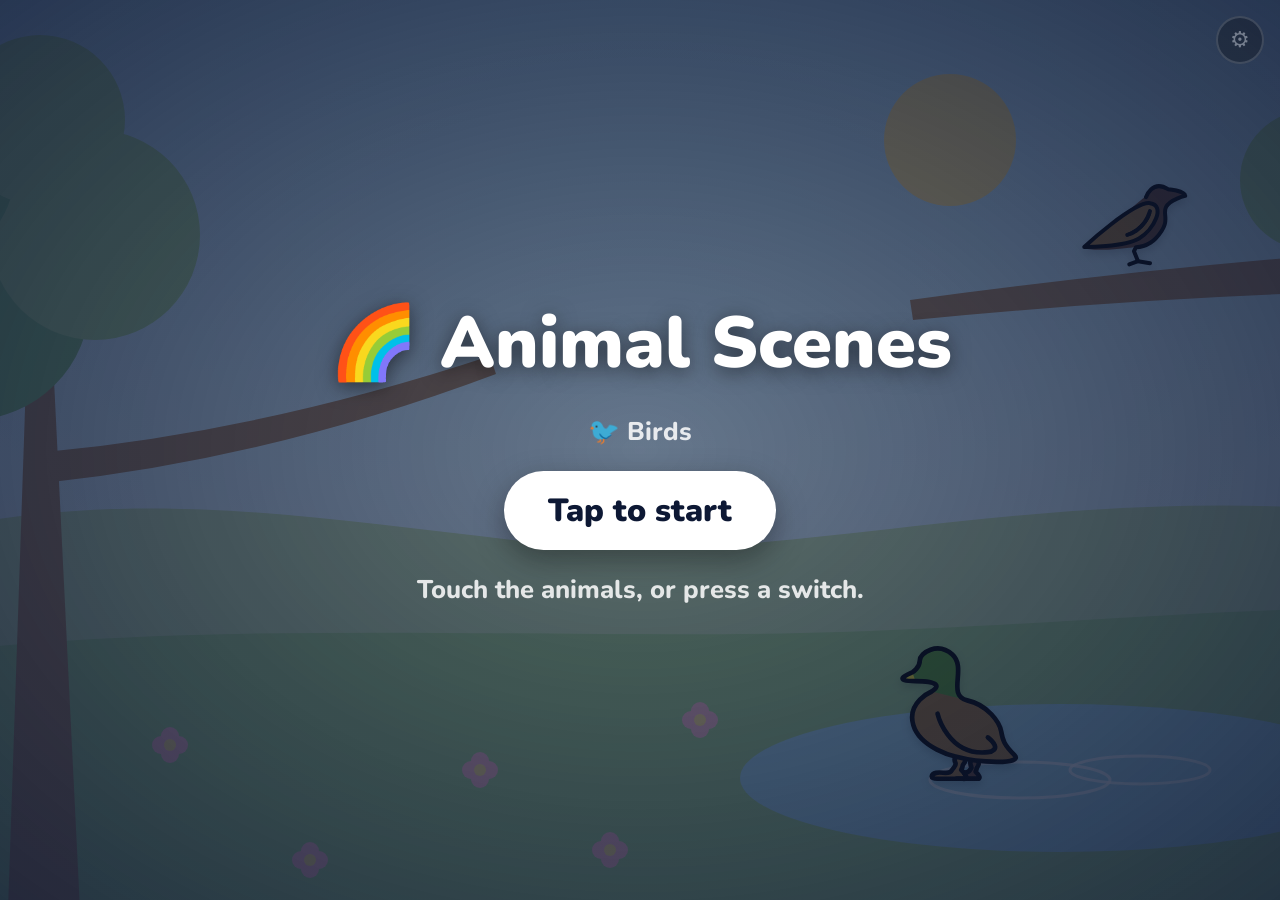
==== scenes.html @ a134624d "Animal Scenes: gentle look changes, leaving animals, tabs, five switches From trying the Birds scene" ====
<!DOCTYPE html>
<html lang="en">
<head>
    <meta charset="UTF-8">
    <meta name="viewport" content="width=device-width, initial-scale=1.0, user-scalable=no">
    <title>Animal Scenes</title>
    <link rel="stylesheet" href="shared/fonts.css">
    <link rel="stylesheet" href="shared/hold.css">
    <link rel="stylesheet" href="scenes/scenes.css">
</head>
<body>

<!-- ══ THE SCENE ══ -->
<div class="stage" id="stage" aria-label="Animal scene">
    <div id="bg"></div>
    <div id="layer"></div>
</div>
<div class="labels" id="labels" hidden></div>

<!-- ══ START: one tap starts the sound and goes full screen ══ -->
<div class="start" id="start">
    <h1>🌈 Animal Scenes</h1>
    <p id="start-theme"></p>
    <button class="start-btn" id="start-btn">Tap to start</button>
    <p>Touch the animals, or press a switch.</p>
</div>

<!-- ══ THE ADULT'S CORNER: hold ⚙ for set-up ══ -->
<div class="corner">
    <button id="settings-btn" class="settings-btn" aria-label="Set-up — press and hold">
        <svg class="hold-ring" viewBox="0 0 36 36" aria-hidden="true"><circle cx="18" cy="18" r="16"/></svg>⚙
    </button>
    <div class="hold-hint" id="hold-hint">Hold ⚙ for set-up</div>
</div>

<!-- ══ SET-UP ══ -->
<div class="setup" id="setup" hidden>
    <div class="setup-box">
        <div class="setup-head">
            <h2>⚙ Set-up</h2>
            <button class="setup-done" onclick="closeSetup()">✓ Done</button>
        </div>
        <div class="setup-tabs" id="setup-tabs">
            <button class="setup-tab" data-tab="scene">🎨 Scene</button>
            <button class="setup-tab" data-tab="switches">🎛️ Switches</button>
            <button class="setup-tab" data-tab="sound">🔊 Sound</button>
        </div>
        <div class="setup-body" id="setup-body"></div>
        <div class="setup-foot">
            <button class="setup-exit" onclick="leaveScenes()">← Animal World</button>
            <span class="setup-saved">Changes are saved on this device</span>
        </div>
    </div>
</div>

<script src="shared/themes.js"></script>
<script src="shared/switches.js"></script>
<script src="shared/hold.js"></script>
<script src="scenes/art.js"></script>
<script src="scenes/scenes.js"></script>
<script src="scenes/setup.js"></script>

</body>
</html>
---- shared/fonts.css ----
/* Shared by Animal Activities and Animal Scenes. */
/* Nunito is bundled in fonts/ (SIL Open Font License, see fonts/OFL.txt) so the
   app looks the same with no internet. One variable font file covers every weight. */
@font-face {
    font-family: 'Nunito';
    font-style: normal;
    font-weight: 700 900;
    font-display: swap;
    src: url(../fonts/nunito-latin-ext.woff2) format('woff2');
    unicode-range: U+0100-02BA, U+02BD-02C5, U+02C7-02CC, U+02CE-02D7, U+02DD-02FF, U+0304, U+0308, U+0329, U+1D00-1DBF, U+1E00-1E9F, U+1EF2-1EFF, U+2020, U+20A0-20AB, U+20AD-20C0, U+2113, U+2C60-2C7F, U+A720-A7FF;
}
@font-face {
    font-family: 'Nunito';
    font-style: normal;
    font-weight: 700 900;
    font-display: swap;
    src: url(../fonts/nunito-latin.woff2) format('woff2');
    unicode-range: U+0000-00FF, U+0131, U+0152-0153, U+02BB-02BC, U+02C6, U+02DA, U+02DC, U+0304, U+0308, U+0329, U+2000-206F, U+20AC, U+2122, U+2191, U+2193, U+2212, U+2215, U+FEFF, U+FFFD;
}
---- shared/hold.css ----
/* The ⚙ settings button, shared by Animal Activities and Animal Scenes. */
/* Settings button: opens on a hold, with a ring that fills while held */
.settings-btn {
    position: relative;
    width: 48px;
    height: 48px;
    border-radius: 50%;
    background: rgba(0,0,0,0.55);
    color: rgba(255,255,255,0.8);
    border: 2px solid rgba(255,255,255,0.3);
    font-size: 1.4rem;
    line-height: 1;
    cursor: pointer;
    touch-action: none;
    -webkit-touch-callout: none;
}
.hold-ring {
    position: absolute;
    inset: -6px;
    width: calc(100% + 12px);
    height: calc(100% + 12px);
    transform: rotate(-90deg);
    pointer-events: none;
}
.hold-ring circle {
    fill: none;
    stroke: #FFD700;
    stroke-width: 3;
    stroke-linecap: round;
    stroke-dasharray: 100.6;
    stroke-dashoffset: 100.6;
}
.settings-btn.holding .hold-ring circle {
    stroke-dashoffset: 0;
    transition: stroke-dashoffset 2s linear;
}
.hold-hint {
    position: absolute;
    right: 0;
    bottom: calc(100% + 10px);
    white-space: nowrap;
    background: rgba(0,0,0,0.8);
    color: #fff;
    font-weight: 800;
    font-size: 0.9rem;
    padding: 8px 14px;
    border-radius: 12px;
    opacity: 0;
    pointer-events: none;
    transition: opacity 0.2s;
}
.hold-hint.visible { opacity: 1; }
---- scenes/scenes.css ----
/* ── ANIMAL SCENES ── */
*, *::before, *::after { box-sizing: border-box; margin: 0; padding: 0; -webkit-tap-highlight-color: transparent; user-select: none; }

html, body { height: 100%; overflow: hidden; background: #0d1834; }
body { font-family: 'Nunito', 'Arial Rounded MT Bold', Arial, sans-serif; color: #fff; }

/* The scene is drawn 16:9 and always fills the screen, trimming the edges on
   other shapes, so spot positions (% of the scene) line up with the drawing. */
.stage {
    position: absolute;
    left: 50%;
    top: 50%;
    width: max(100vw, calc(100vh * 16 / 9));
    aspect-ratio: 16 / 9;
    transform: translate(-50%, -50%);
    overflow: hidden;
    touch-action: manipulation;
    cursor: pointer;
    --pace: 1;                                  /* the Speed setting scales every timing */
}
.stage svg.bg { position: absolute; inset: 0; width: 100%; height: 100%; display: block; }

/* ── Animals ── */
/* OpenMoji art leaves ~14% empty below the feet, so sink the picture to stand on its spot */
.animal {
    position: absolute;
    transform: translate(-50%, -86%);
    cursor: pointer;
    filter: drop-shadow(0 4px 4px rgba(0,0,0,.18));
}
.animal[hidden] { display: none; }
.animal img { display: block; width: 100%; height: auto; pointer-events: none; transform-origin: 50% 100%;
    animation: bob calc(3.4s * var(--pace)) ease-in-out infinite alternate; }
.animal.moving { transition: left calc(3s * var(--pace)) cubic-bezier(.45,.05,.35,1), top calc(3s * var(--pace)) cubic-bezier(.45,.05,.35,1); }
.animal.moving img        { animation: flap .35s ease-in-out infinite alternate; }
.animal.walk.moving img   { animation: step .45s ease-in-out infinite alternate; }
.animal.swim.moving img   { animation: bob 1s ease-in-out infinite alternate; }
.animal.flip img          { scale: -1 1; }
.animal.hop img           { animation: hop .7s ease-out 1; }
.animal.flip.hop img      { animation-name: hop-flipped; }
@keyframes bob  { from { translate: 0 0; } to { translate: 0 -3%; } }
@keyframes flap { from { rotate: -4deg; } to { rotate: 4deg; } }
@keyframes step { from { translate: 0 0; rotate: -2deg; } to { translate: 0 -4%; rotate: 2deg; } }
@keyframes hop  { 0% { translate: 0 0; scale: 1 1; } 25% { translate: 0 -22%; scale: .95 1.06; } 55% { translate: 0 0; scale: 1.06 .94; } 100% { translate: 0 0; scale: 1 1; } }
@keyframes hop-flipped { 0% { translate: 0 0; scale: -1 1; } 25% { translate: 0 -22%; scale: -.95 1.06; } 55% { translate: 0 0; scale: -1.06 .94; } 100% { translate: 0 0; scale: -1 1; } }

/* ── Things that happen: notes rising when an animal calls, ripples where touched ── */
.note { position: absolute; pointer-events: none; font-size: 2.2vw; font-weight: 900; color: #fff;
    text-shadow: 0 2px 6px rgba(0,0,0,.35); animation: rise calc(2.2s * var(--pace)) ease-out forwards; }
.bubble-fx { position: absolute; pointer-events: none; border-radius: 50%; border: 2px solid rgba(255,255,255,.8);
    background: rgba(255,255,255,.18); animation: rise calc(2.4s * var(--pace)) ease-out forwards; }
@keyframes rise { from { opacity: 0; translate: 0 0; } 15% { opacity: 1; } to { opacity: 0; translate: 6px -8vw; } }
.ripple { position: absolute; width: 16px; height: 16px; margin: -8px 0 0 -8px; border-radius: 50%; pointer-events: none;
    border: 3px solid rgba(255,255,255,.75); animation: ripple 1.8s ease-out forwards; }
.look-night .ripple { border-color: rgba(190,210,255,.6); box-shadow: 0 0 18px rgba(160,190,255,.45); }
@keyframes ripple { to { transform: scale(14); opacity: 0; } }

/* ── Switch labels: fixed to the screen, so they're never trimmed ── */
.labels { position: fixed; left: 0; right: 0; top: 2.5vh; display: flex; justify-content: center; flex-wrap: wrap;
    gap: 10px; pointer-events: none; padding: 0 90px; z-index: 5; }
.labels[hidden] { display: none; }
.chip { display: inline-flex; align-items: center; gap: .5em; background: rgba(20,20,40,.55); color: #fff; border-radius: 999px;
    padding: .35em .9em .35em .4em; font-size: clamp(14px, 1.5vw, 24px); font-weight: 900; backdrop-filter: blur(3px); }
.chip i { width: 1.4em; height: 1.4em; border-radius: 50%; display: inline-block; border: 3px solid rgba(255,255,255,.9); }
.chip i.dark { border-color: rgba(255,255,255,.9); }
.chip i.light { border-color: rgba(0,0,0,.45); }

/* ── Start screen: the first tap starts the sound (browsers need one) and goes full screen ── */
.start {
    position: fixed; inset: 0; z-index: 20; display: flex; flex-direction: column; align-items: center; justify-content: center;
    gap: 22px; text-align: center; padding: 20px;
    background: radial-gradient(ellipse at center, rgba(13,24,52,.55), rgba(13,24,52,.85));
    cursor: pointer;
}
.start[hidden] { display: none; }
.start h1 { font-size: clamp(2.4rem, 6vw, 4.5rem); font-weight: 900; text-shadow: 0 4px 20px rgba(0,0,0,.5); }
.start p { font-size: clamp(1.1rem, 2.4vw, 1.6rem); font-weight: 800; color: rgba(255,255,255,.85); }
.start-btn { font: inherit; font-size: clamp(1.4rem, 3vw, 2rem); font-weight: 900; color: #0d1834; background: #fff; border: 0;
    border-radius: 999px; padding: 18px 44px; cursor: pointer; box-shadow: 0 10px 30px rgba(0,0,0,.35); }

/* ── The adult's corner: ⚙ (hold to open), dim so it doesn't draw the eye ── */
/* Above the start screen too, so set-up can be done before starting */
.corner { position: fixed; top: 16px; right: 16px; z-index: 25; }
.corner .settings-btn { opacity: .45; transition: opacity .2s; }
.corner .settings-btn:hover, .corner .settings-btn.holding { opacity: 1; }
.corner .hold-hint { bottom: auto; top: calc(100% + 10px); }

/* ── Scene colours: every shape takes its fill from these, per look ── */
.f-sky1 { stop-color: var(--sky1); } .f-sky2 { stop-color: var(--sky2); }
.f-sun { fill: var(--sun); } .f-moon { fill: var(--moon); } .f-cut { fill: var(--sky1); }
.f-cloud { fill: var(--cloud); } .f-hill { fill: var(--hill); } .f-lawn { fill: var(--lawn); }
.f-trunk { fill: var(--trunk); } .f-leaf { fill: var(--leaf); } .f-leaf2 { fill: var(--leaf2); }
.f-pond { fill: var(--pond); } .f-flower { fill: var(--flower); } .f-centre { fill: var(--sun); }
.f-star { fill: #fff8d8; }
.ring { fill: none; stroke: var(--ring); stroke-width: 3; }

/* ── Look changes fade rather than jump ──
   The colours are registered as real colours so the browser can blend them;
   the sun, moon and stars fade; outlines grow in; the animals' night glow fades. */
@property --sky1   { syntax: '<color>'; inherits: true; initial-value: #0d1834; }
@property --sky2   { syntax: '<color>'; inherits: true; initial-value: #0d1834; }
@property --sun    { syntax: '<color>'; inherits: true; initial-value: #0d1834; }
@property --moon   { syntax: '<color>'; inherits: true; initial-value: #0d1834; }
@property --cloud  { syntax: '<color>'; inherits: true; initial-value: #0d1834; }
@property --hill   { syntax: '<color>'; inherits: true; initial-value: #0d1834; }
@property --lawn   { syntax: '<color>'; inherits: true; initial-value: #0d1834; }
@property --trunk  { syntax: '<color>'; inherits: true; initial-value: #0d1834; }
@property --leaf   { syntax: '<color>'; inherits: true; initial-value: #0d1834; }
@property --leaf2  { syntax: '<color>'; inherits: true; initial-value: #0d1834; }
@property --pond   { syntax: '<color>'; inherits: true; initial-value: #0d1834; }
@property --flower { syntax: '<color>'; inherits: true; initial-value: #0d1834; }
@property --ring   { syntax: '<color>'; inherits: true; initial-value: transparent; }
.stage {
    transition-property: --sky1, --sky2, --sun, --moon, --cloud, --hill, --lawn, --trunk, --leaf, --leaf2, --pond, --flower, --ring;
    transition-duration: 3s;
    transition-timing-function: ease-in-out;
}
.night-only, .day-only { transition: opacity 3s ease-in-out; }
.night-only { opacity: 0; }
.look-night .night-only { opacity: 1; }
.look-night .day-only { opacity: 0; }
.animal { transition: filter 3s ease-in-out; }
.look-night .animal { filter: drop-shadow(0 0 10px rgba(170,200,255,.45)); }

/* Matching outlines: the same black line OpenMoji draws with */
.ol { stroke: #1b1b1b; stroke-width: 0; stroke-linejoin: round; stroke-linecap: round; transition: stroke-width 3s ease-in-out; }
.look-line .ol { stroke-width: 5; }

.scene-birds.look-soft  { --sky1:#b9e0f4; --sky2:#eef8fc; --sun:#ffe28f; --moon:#f3efd2; --cloud:#ffffff; --hill:#bfdcae; --lawn:#a3d08e; --trunk:#a78461; --leaf:#86bf7f; --leaf2:#a9d494; --pond:#a6d8ea; --flower:#f6b9c9; --ring:rgba(255,255,255,.7); }
.scene-birds.look-line  { --sky1:#92d3f5; --sky2:#d9f1fc; --sun:#fcea2b; --moon:#f3efd2; --cloud:#ffffff; --hill:#b1cc33; --lawn:#8ec63f; --trunk:#a57939; --leaf:#5c9e31; --leaf2:#8ec63f; --pond:#61b2e4; --flower:#ea5a47; --ring:rgba(255,255,255,.85); }
.scene-birds.look-night { --sky1:#0d1834; --sky2:#26406d; --sun:#000; --moon:#f3efd2; --cloud:#34477a; --hill:#1b3150; --lawn:#1f3a45; --trunk:#46426a; --leaf:#22455a; --leaf2:#2b5568; --pond:#284e79; --flower:#6d5e96; --ring:rgba(190,210,255,.45); }

/* Gentle ambient motion only: slow drift, sway and twinkle; nothing flashes */
.cloud { animation: drift calc(var(--d) * var(--pace)) linear infinite; }
@keyframes drift { from { transform: translateX(-420px); } to { transform: translateX(1900px); } }
.sway { transform-box: fill-box; transform-origin: 50% 100%; animation: sway calc(var(--d, 7s) * var(--pace)) ease-in-out infinite alternate; }
@keyframes sway { from { transform: rotate(-3deg); } to { transform: rotate(3deg); } }
.ring { transform-box: fill-box; transform-origin: center; animation: ring calc(6s * var(--pace)) ease-out infinite; }
@keyframes ring { from { transform: scale(.4); opacity: .9; } to { transform: scale(1.8); opacity: 0; } }
.f-star { animation: twinkle calc(5s * var(--pace)) ease-in-out infinite alternate; }
@keyframes twinkle { from { opacity: .35; } to { opacity: 1; } }

@media (prefers-reduced-motion: reduce) {
    .cloud, .sway, .ring, .f-star, .animal img { animation: none !important; }
    .stage, .night-only, .day-only, .ol { transition-duration: .01s !important; }
    .animal.moving { transition-duration: .01s; }
}

/* ── Set-up: the adult's full screen, over the scene ── */
.setup {
    position: fixed; inset: 0; z-index: 30; display: flex; align-items: center; justify-content: center;
    background: rgba(8, 12, 30, 0.78); padding: 16px; cursor: default;
}
.setup[hidden] { display: none; }
.setup-box {
    background: #fff; color: #222; border-radius: 28px; width: min(780px, 100%); max-height: 100%;
    display: flex; flex-direction: column; overflow: hidden; box-shadow: 0 20px 60px rgba(0,0,0,.5);
}
.setup-head { display: flex; align-items: center; justify-content: space-between; gap: 12px; padding: 20px 24px 14px; }
.setup-head h2 { font-size: 1.5rem; font-weight: 900; }
.setup-done {
    padding: 12px 26px; border: none; border-radius: 16px; background: linear-gradient(135deg, #4caf50, #81c784);
    color: #fff; font-family: inherit; font-size: 1.15rem; font-weight: 900; cursor: pointer; border-bottom: 4px solid rgba(0,0,0,.2);
}
.setup-tabs { display: flex; gap: 6px; padding: 0 24px; border-bottom: 3px solid #eee; }
.setup-tab {
    flex: 1 1 auto; padding: 12px 8px; border: none; border-bottom: 4px solid transparent; margin-bottom: -3px;
    background: none; font-family: inherit; font-size: 1rem; font-weight: 800; color: #888; cursor: pointer; white-space: nowrap;
}
.setup-tab.active { color: #1a1a2e; border-bottom-color: #1a1a2e; }
.setup-body { padding: 20px 24px; overflow-y: auto; flex: 1; display: grid; gap: 26px; align-content: start; }
.setup-foot { padding: 14px 24px 18px; border-top: 3px solid #eee; display: flex; justify-content: space-between; align-items: center; gap: 12px; flex-wrap: wrap; }
.setup-exit {
    padding: 10px 18px; border: 3px solid #ddd; border-radius: 14px; background: #fff;
    font-family: inherit; font-size: 1rem; font-weight: 800; color: #444; cursor: pointer;
}
.setup-saved { font-size: .85rem; font-weight: 700; color: #999; }
.setup-body section { display: grid; gap: 14px; }
.setup-body h3 { font-size: 1.15rem; font-weight: 900; color: #1a1a2e; }
.setup-note { font-size: .92rem; font-weight: 700; color: #777; line-height: 1.4; }
.opt-group { display: grid; gap: 8px; }
.opt-label { font-size: .8rem; font-weight: 800; color: #777; text-transform: uppercase; letter-spacing: .8px; }
.opts { display: flex; gap: 8px; flex-wrap: wrap; }
.opt, .sw-learn, .sw-remove, .sw-add {
    padding: 11px 14px; border: 3px solid #ddd; border-radius: 14px; background: #f4f4f4;
    font-family: inherit; font-size: .92rem; font-weight: 800; color: #444; cursor: pointer;
}
.opt { flex: 1; min-width: 90px; }
.opt.active { background: #1a1a2e; border-color: #1a1a2e; color: #fff; }
.sw-list { display: grid; gap: 10px; }
.sw { border: 3px solid #eee; border-radius: 16px; padding: 10px 12px; display: grid; gap: 10px; }
.sw.learning { border-color: #FFD700; background: #fffbe6; }
.sw-top { display: flex; align-items: center; gap: 10px; flex-wrap: wrap; }
.sw-colour { width: 38px; height: 38px; border-radius: 50%; border: 3px solid rgba(0,0,0,.15); cursor: pointer; flex-shrink: 0; }
.sw-white, .swatch.sw-white { border-color: #bbb; }
.sw-name { font-weight: 900; }
.sw-binding { font-weight: 800; color: #555; flex: 1; min-width: 120px; }
.sw-binding.unset { color: #aaa; }
.sw.learning .sw-learn { background: #1a1a2e; border-color: #1a1a2e; color: #fff; }
.sw-remove.confirm { border-color: #e53935; color: #e53935; }
.sw-forget { padding: 11px 14px; border: 3px solid #ddd; border-radius: 14px; background: #f4f4f4;
    font-family: inherit; font-size: .92rem; font-weight: 800; color: #444; cursor: pointer; }
.sw-forget:disabled { opacity: .4; cursor: default; }
.sw-hint { font-size: .85rem; font-weight: 700; color: #888; margin-top: -4px; }
.sw-palette { display: flex; flex-wrap: wrap; gap: 8px; padding: 4px 0; }
.sw-palette[hidden] { display: none; }
.swatch { width: 40px; height: 40px; border-radius: 50%; border: 3px solid rgba(0,0,0,.12); cursor: pointer; }
.swatch.active { outline: 4px solid #1a1a2e; outline-offset: 2px; }
.sw-job { display: flex; align-items: center; gap: 10px; flex-wrap: wrap; font-size: .85rem; font-weight: 800; color: #777; }
.sw-job select {
    flex: 1; min-width: 180px; padding: 10px 12px; border: 3px solid #ddd; border-radius: 12px; background: #fff;
    font-family: inherit; font-size: 1rem; font-weight: 800; color: #333;
}
.sw-add { justify-self: start; border-style: dashed; background: #fff; }
.sw-add:disabled { opacity: .5; cursor: default; }
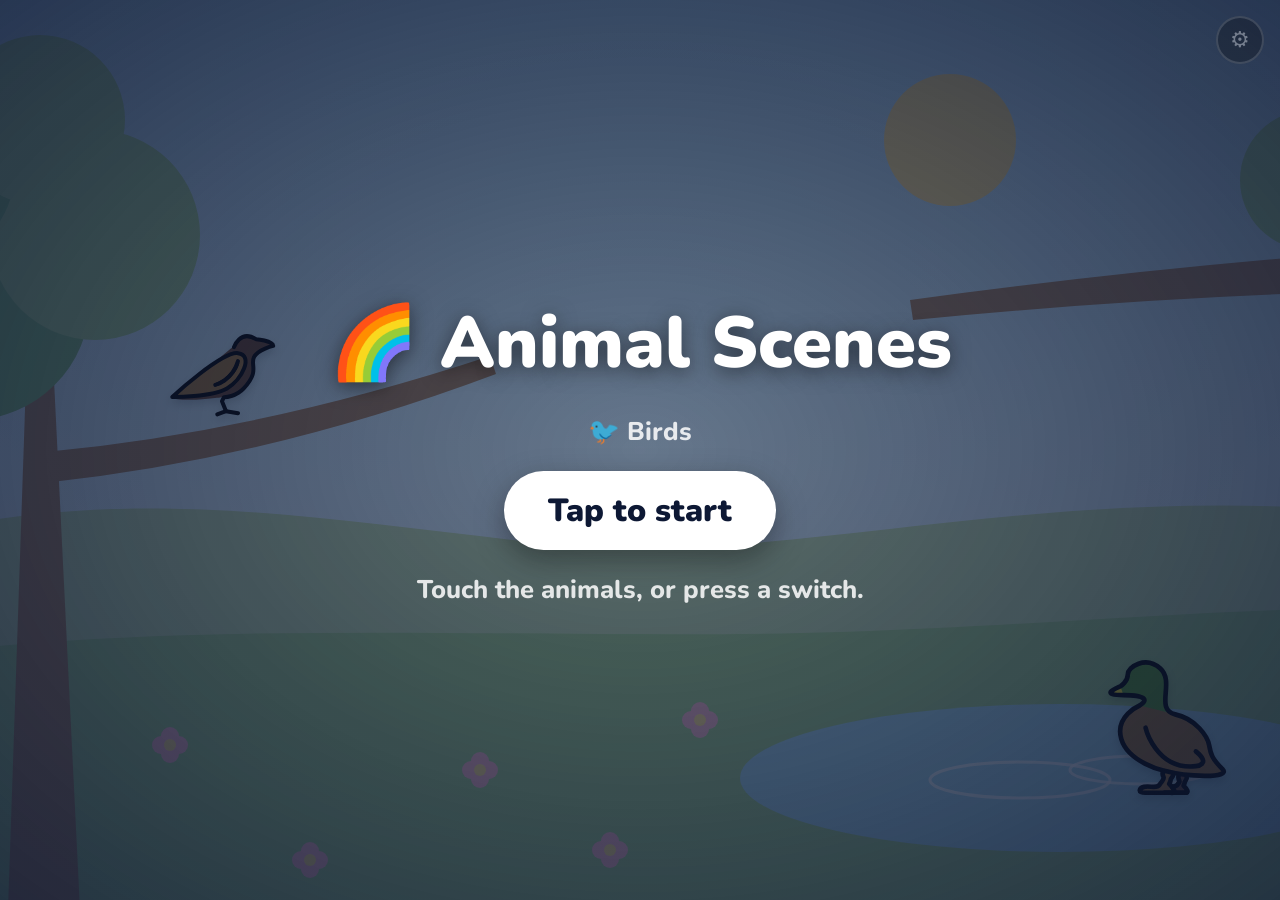
==== commit 3f5bff74: "Animal Scenes: Woodland and Lakeside scenes, and a choice of track Birds becomes the template for ev" ====
--- a/scenes.html
+++ b/scenes.html
@@ -15,6 +15,7 @@
     <div id="bg"></div>
     <div id="layer"></div>
 </div>
+<div class="veil" id="veil"></div>
 <div class="labels" id="labels" hidden></div>
 
 <!-- ══ START: one tap starts the sound and goes full screen ══ -->
--- a/scenes/scenes.css
+++ b/scenes/scenes.css
@@ -92,9 +92,11 @@
 .f-trunk { fill: var(--trunk); } .f-leaf { fill: var(--leaf); } .f-leaf2 { fill: var(--leaf2); }
 .f-pond { fill: var(--pond); } .f-flower { fill: var(--flower); } .f-centre { fill: var(--sun); }
 .f-star { fill: #fff8d8; }
+.f-ray { fill: var(--ray, transparent); }
+.f-stem { fill: none; stroke: var(--leaf); stroke-width: 4; }
 .ring { fill: none; stroke: var(--ring); stroke-width: 3; }
 
-/* ── Look changes fade rather than jump ──
+/* ── Look changes fade rather than jump (over --fade, the "Look changes" setting) ──
    The colours are registered as real colours so the browser can blend them;
    the sun, moon and stars fade; outlines grow in; the animals' night glow fades. */
 @property --sky1   { syntax: '<color>'; inherits: true; initial-value: #0d1834; }
@@ -112,23 +114,35 @@
 @property --ring   { syntax: '<color>'; inherits: true; initial-value: transparent; }
 .stage {
     transition-property: --sky1, --sky2, --sun, --moon, --cloud, --hill, --lawn, --trunk, --leaf, --leaf2, --pond, --flower, --ring;
-    transition-duration: 3s;
+    transition-duration: var(--fade, 5s);
     transition-timing-function: ease-in-out;
 }
-.night-only, .day-only { transition: opacity 3s ease-in-out; }
+.night-only, .day-only { transition: opacity var(--fade, 5s) ease-in-out; }
 .night-only { opacity: 0; }
 .look-night .night-only { opacity: 1; }
 .look-night .day-only { opacity: 0; }
-.animal { transition: filter 3s ease-in-out; }
+.animal { transition: filter var(--fade, 5s) ease-in-out; }
 .look-night .animal { filter: drop-shadow(0 0 10px rgba(170,200,255,.45)); }
 
 /* Matching outlines: the same black line OpenMoji draws with */
-.ol { stroke: #1b1b1b; stroke-width: 0; stroke-linejoin: round; stroke-linecap: round; transition: stroke-width 3s ease-in-out; }
+.ol { stroke: #1b1b1b; stroke-width: 0; stroke-linejoin: round; stroke-linecap: round; transition: stroke-width var(--fade, 5s) ease-in-out; }
 .look-line .ol { stroke-width: 5; }
 
-.scene-birds.look-soft  { --sky1:#b9e0f4; --sky2:#eef8fc; --sun:#ffe28f; --moon:#f3efd2; --cloud:#ffffff; --hill:#bfdcae; --lawn:#a3d08e; --trunk:#a78461; --leaf:#86bf7f; --leaf2:#a9d494; --pond:#a6d8ea; --flower:#f6b9c9; --ring:rgba(255,255,255,.7); }
-.scene-birds.look-line  { --sky1:#92d3f5; --sky2:#d9f1fc; --sun:#fcea2b; --moon:#f3efd2; --cloud:#ffffff; --hill:#b1cc33; --lawn:#8ec63f; --trunk:#a57939; --leaf:#5c9e31; --leaf2:#8ec63f; --pond:#61b2e4; --flower:#ea5a47; --ring:rgba(255,255,255,.85); }
-.scene-birds.look-night { --sky1:#0d1834; --sky2:#26406d; --sun:#000; --moon:#f3efd2; --cloud:#34477a; --hill:#1b3150; --lawn:#1f3a45; --trunk:#46426a; --leaf:#22455a; --leaf2:#2b5568; --pond:#284e79; --flower:#6d5e96; --ring:rgba(190,210,255,.45); }
+.scene-birds-garden.look-soft  { --sky1:#b9e0f4; --sky2:#eef8fc; --sun:#ffe28f; --moon:#f3efd2; --cloud:#ffffff; --hill:#bfdcae; --lawn:#a3d08e; --trunk:#a78461; --leaf:#86bf7f; --leaf2:#a9d494; --pond:#a6d8ea; --flower:#f6b9c9; --ring:rgba(255,255,255,.7); }
+.scene-birds-garden.look-line  { --sky1:#92d3f5; --sky2:#d9f1fc; --sun:#fcea2b; --moon:#f3efd2; --cloud:#ffffff; --hill:#b1cc33; --lawn:#8ec63f; --trunk:#a57939; --leaf:#5c9e31; --leaf2:#8ec63f; --pond:#61b2e4; --flower:#ea5a47; --ring:rgba(255,255,255,.85); }
+.scene-birds-garden.look-night { --sky1:#0d1834; --sky2:#26406d; --sun:#000; --moon:#f3efd2; --cloud:#34477a; --hill:#1b3150; --lawn:#1f3a45; --trunk:#46426a; --leaf:#22455a; --leaf2:#2b5568; --pond:#284e79; --flower:#6d5e96; --ring:rgba(190,210,255,.45); }
+
+.scene-birds-woodland.look-soft  { --sky1:#cfe8d8; --sky2:#eef6ea; --sun:#ffe9a8; --moon:#f3efd2; --cloud:#ffffff; --hill:#bcd2b0; --lawn:#9fbf82; --trunk:#8a6a4d; --leaf:#6fa66b; --leaf2:#95c58a; --pond:#9fd0dd; --flower:#a9a7e8; --ring:rgba(255,255,255,.7); --ray:rgba(255,250,210,.28); }
+.scene-birds-woodland.look-line  { --sky1:#b8e3c4; --sky2:#e3f4dc; --sun:#fcea2b; --moon:#f3efd2; --cloud:#ffffff; --hill:#b1cc33; --lawn:#8ec63f; --trunk:#a57939; --leaf:#3f8a2a; --leaf2:#5c9e31; --pond:#61b2e4; --flower:#8e6bd6; --ring:rgba(255,255,255,.85); --ray:rgba(255,250,200,.3); }
+.scene-birds-woodland.look-night { --sky1:#0b1a2a; --sky2:#1d3440; --sun:#000; --moon:#f3efd2; --cloud:#2c3f5a; --hill:#1a2e33; --lawn:#1c3230; --trunk:#46426a; --leaf:#1e3d3c; --leaf2:#26494a; --pond:#264a6e; --flower:#5c5690; --ring:rgba(190,210,255,.45); --ray:transparent; }
+
+.scene-birds-lake.look-soft  { --sky1:#bfe3f7; --sky2:#f1f8fb; --sun:#ffe28f; --moon:#f3efd2; --cloud:#ffffff; --hill:#b8c9d8; --lawn:#a9d08e; --trunk:#a98b6b; --leaf:#86b87a; --leaf2:#9cc39a; --pond:#8fcbe6; --flower:#f6d38a; --ring:rgba(255,255,255,.7); }
+.scene-birds-lake.look-line  { --sky1:#92d3f5; --sky2:#d9f1fc; --sun:#fcea2b; --moon:#f3efd2; --cloud:#ffffff; --hill:#9b9b9a; --lawn:#8ec63f; --trunk:#a57939; --leaf:#b1cc33; --leaf2:#5c9e31; --pond:#61b2e4; --flower:#f4aa41; --ring:rgba(255,255,255,.85); }
+.scene-birds-lake.look-night { --sky1:#0d1834; --sky2:#26406d; --sun:#000; --moon:#f3efd2; --cloud:#34477a; --hill:#1f2f4d; --lawn:#1f3a45; --trunk:#46426a; --leaf:#25474a; --leaf2:#1d3a40; --pond:#213f66; --flower:#6d5e96; --ring:rgba(190,210,255,.45); }
+
+/* A scene change fades through this veil */
+.veil { position: fixed; inset: 0; z-index: 4; background: #0d1834; opacity: 0; pointer-events: none; transition: opacity .9s ease-in-out; }
+.veil.on { opacity: 1; }
 
 /* Gentle ambient motion only: slow drift, sway and twinkle; nothing flashes */
 .cloud { animation: drift calc(var(--d) * var(--pace)) linear infinite; }
@@ -138,10 +152,12 @@
 .ring { transform-box: fill-box; transform-origin: center; animation: ring calc(6s * var(--pace)) ease-out infinite; }
 @keyframes ring { from { transform: scale(.4); opacity: .9; } to { transform: scale(1.8); opacity: 0; } }
 .f-star { animation: twinkle calc(5s * var(--pace)) ease-in-out infinite alternate; }
+.ray { animation: glow calc(9s * var(--pace)) ease-in-out infinite alternate; }
+@keyframes glow { from { opacity: .35; } to { opacity: 1; } }
 @keyframes twinkle { from { opacity: .35; } to { opacity: 1; } }
 
 @media (prefers-reduced-motion: reduce) {
-    .cloud, .sway, .ring, .f-star, .animal img { animation: none !important; }
+    .cloud, .sway, .ring, .f-star, .ray, .animal img { animation: none !important; }
     .stage, .night-only, .day-only, .ol { transition-duration: .01s !important; }
     .animal.moving { transition-duration: .01s; }
 }
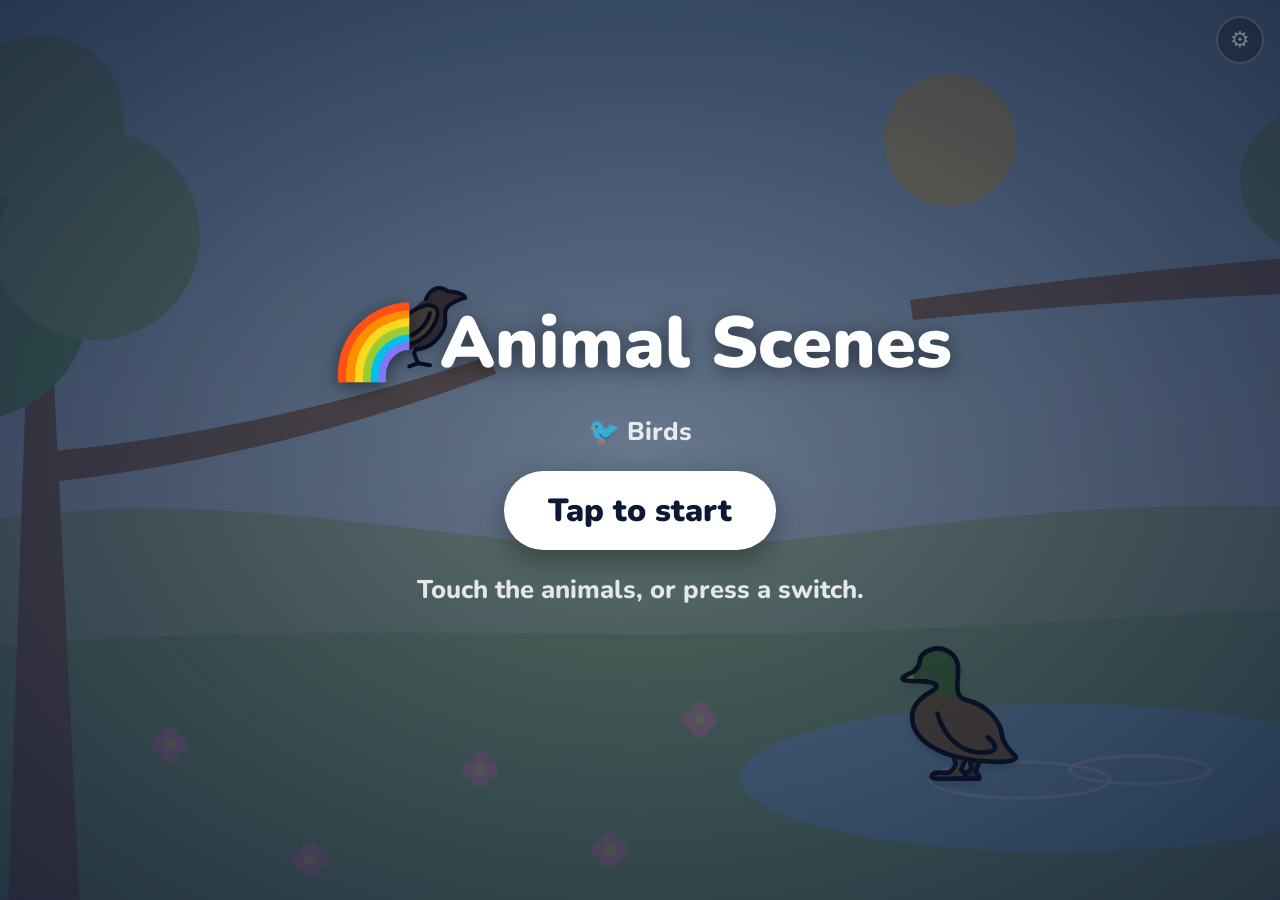
==== commit 3af5f29f: "Animal Scenes: weather — rain, storm, snow, wind, fog and rainbow One weather at a time over any sce" ====
--- a/scenes.html
+++ b/scenes.html
@@ -13,7 +13,9 @@
 <!-- ══ THE SCENE ══ -->
 <div class="stage" id="stage" aria-label="Animal scene">
     <div id="bg"></div>
+    <div class="wx-layer" id="wx-back"><i class="glow" id="glow"></i></div>
     <div id="layer"></div>
+    <div class="wx-layer" id="wx-front"></div>
 </div>
 <div class="veil" id="veil"></div>
 <div class="labels" id="labels" hidden></div>
--- a/scenes/scenes.css
+++ b/scenes/scenes.css
@@ -112,8 +112,14 @@
 @property --pond   { syntax: '<color>'; inherits: true; initial-value: #0d1834; }
 @property --flower { syntax: '<color>'; inherits: true; initial-value: #0d1834; }
 @property --ring   { syntax: '<color>'; inherits: true; initial-value: transparent; }
+@property --rain     { syntax: '<color>'; inherits: true; initial-value: transparent; }
+@property --mist     { syntax: '<color>'; inherits: true; initial-value: transparent; }
+@property --overcast { syntax: '<color>'; inherits: true; initial-value: transparent; }
+@property --storm    { syntax: '<color>'; inherits: true; initial-value: transparent; }
+@property --lean     { syntax: '<angle>'; inherits: true; initial-value: 0deg; }
 .stage {
-    transition-property: --sky1, --sky2, --sun, --moon, --cloud, --hill, --lawn, --trunk, --leaf, --leaf2, --pond, --flower, --ring;
+    transition-property: --sky1, --sky2, --sun, --moon, --cloud, --hill, --lawn, --trunk, --leaf, --leaf2, --pond, --flower, --ring,
+                         --rain, --mist, --overcast, --storm, --lean;
     transition-duration: var(--fade, 5s);
     transition-timing-function: ease-in-out;
 }
@@ -147,8 +153,13 @@
 /* Gentle ambient motion only: slow drift, sway and twinkle; nothing flashes */
 .cloud { animation: drift calc(var(--d) * var(--pace)) linear infinite; }
 @keyframes drift { from { transform: translateX(-420px); } to { transform: translateX(1900px); } }
-.sway { transform-box: fill-box; transform-origin: 50% 100%; animation: sway calc(var(--d, 7s) * var(--pace)) ease-in-out infinite alternate; }
+/* In the wind, trees and reeds also lean over (--lean fades in) and gust (--gust) */
+@property --gust { syntax: '<number>'; inherits: false; initial-value: 1; }
+.sway { transform-box: fill-box; transform-origin: 50% 100%; rotate: calc(var(--lean) * var(--gust));
+    animation: sway calc(var(--d, 7s) * var(--pace)) ease-in-out infinite alternate,
+               gust calc(var(--d, 7s) * .7 * var(--pace)) ease-in-out infinite alternate; }
 @keyframes sway { from { transform: rotate(-3deg); } to { transform: rotate(3deg); } }
+@keyframes gust { from { --gust: .5; } to { --gust: 1.4; } }
 .ring { transform-box: fill-box; transform-origin: center; animation: ring calc(6s * var(--pace)) ease-out infinite; }
 @keyframes ring { from { transform: scale(.4); opacity: .9; } to { transform: scale(1.8); opacity: 0; } }
 .f-star { animation: twinkle calc(5s * var(--pace)) ease-in-out infinite alternate; }
@@ -156,10 +167,79 @@
 @keyframes glow { from { opacity: .35; } to { opacity: 1; } }
 @keyframes twinkle { from { opacity: .35; } to { opacity: 1; } }
 
+/* ── Weather: fades in and out over --fade; see "Weather" in scenes.js ── */
+.look-soft, .look-line { --rain: rgba(90,125,165,.55); --mist: rgba(246,248,251,.85); --overcast: rgba(95,110,135,.38); --storm: rgba(50,60,85,.42); }
+.look-line  { --rain: rgba(55,120,190,.7); }
+.look-night { --rain: rgba(190,210,255,.5); --mist: rgba(140,160,210,.4); --overcast: rgba(4,8,22,.4); --storm: rgba(0,0,8,.4); }
+.wx-wind { --lean: 3deg; }
+.wx-layer { position: absolute; inset: 0; overflow: hidden; pointer-events: none; isolation: isolate; }
+.wx { position: absolute; inset: 0; opacity: 0; transition: opacity var(--fade, 5s) ease-in-out; }
+.wx.on { opacity: 1; }
+.wx-layer i, .wx-layer b { position: absolute; display: block; }
+
+/* A greyer sky (rain, snow), darker still in a storm; the sun goes pale behind cloud and mist */
+.wx-rain:not(.look-night) .f-sun, .wx-storm:not(.look-night) .f-sun,
+.wx-snow:not(.look-night) .f-sun, .wx-fog:not(.look-night) .f-sun { opacity: .3; }
+.overcast { position: absolute; inset: 0; background: linear-gradient(var(--overcast), transparent 78%); }
+.overcast.deep { background: linear-gradient(var(--storm), transparent 90%); }
+
+/* Rain: each drop's track is the height of the scene, tilted a little */
+.rain { position: absolute; inset: -15% -10%; rotate: 10deg; }
+.rain i { top: 0; height: 100%; width: max(2px, .12vw);
+    background: linear-gradient(transparent 92%, var(--rain)); border-radius: 2px;
+    animation: fall calc(var(--d) * var(--pace)) linear infinite; }
+@keyframes fall { from { transform: translateY(-100%); } to { transform: translateY(10%); } }
+.splash { width: 4.5%; aspect-ratio: 4 / 1; margin: -1% 0 0 -2.25%; border-radius: 50%;
+    border: 2px solid rgba(255,255,255,.7); animation: splash calc(1.8s * var(--pace)) ease-out infinite; }
+@keyframes splash { from { transform: scale(.15); opacity: 1; } to { transform: scale(1); opacity: 0; } }
+
+/* Snow: slow, drifting from side to side */
+.snow { position: absolute; inset: -5% 0; }
+.snow i { top: 0; height: 100%; width: 0; animation: fall calc(var(--d) * var(--pace)) linear infinite; }
+.snow b { bottom: 0; width: var(--s); height: var(--s); border-radius: 50%; background: #fff;
+    box-shadow: 0 0 3px rgba(40,60,90,.35); animation: waver calc(var(--w) * var(--pace)) ease-in-out infinite alternate; }
+.look-line .snow b { border: 1.5px solid #1b1b1b; box-shadow: none; }
+@keyframes waver { from { transform: translateX(-1.4vw); } to { transform: translateX(1.4vw); } }
+
+/* Wind: leaves blown across, tumbling; each track is the width of the scene */
+.leaves i { left: 0; width: 100%; height: 0; animation: blow calc(var(--d) * var(--pace)) linear infinite; }
+@keyframes blow { from { transform: translateX(-6%); } to { transform: translateX(106%); } }
+.leaves b { left: 0; width: 2.2vw; aspect-ratio: 5 / 3; border-radius: 0 100% 0 100%; border: 0 solid #1b1b1b;
+    animation: tumble calc(var(--w) * var(--pace)) ease-in-out infinite; }
+.leaves b.c0 { background: var(--leaf); } .leaves b.c1 { background: var(--leaf2); } .leaves b.c2 { background: var(--flower); }
+.look-line .leaves b { border-width: 2px; }
+@keyframes tumble { 0% { transform: translateY(0) rotate(0); } 50% { transform: translateY(-4vw) rotate(200deg); } 100% { transform: translateY(0) rotate(360deg); } }
+
+/* Fog: a haze, and wide bands of mist drifting slowly (each band repeats, so it loops seamlessly) */
+.haze { position: absolute; inset: 0; background: linear-gradient(transparent 10%, var(--mist) 140%); opacity: .8; }
+.mist { position: absolute; left: 0; width: 200%;
+    background: radial-gradient(closest-side, var(--mist), transparent) 0 0 / 25% 100% repeat-x;
+    animation: mist calc(var(--d) * var(--pace)) linear infinite; }
+@keyframes mist { from { transform: translateX(0); } to { transform: translateX(-50%); } }
+
+/* Rainbow: in the sky behind the scenery, fading out towards the horizon; fainter at night */
+.rainbow.on { opacity: .7; }
+.rainbow path { fill: none; stroke-width: 17; }
+.rainbow path:nth-child(1) { stroke: #f19a8f; } .rainbow path:nth-child(2) { stroke: #f7c47c; } .rainbow path:nth-child(3) { stroke: #f6e48d; }
+.rainbow path:nth-child(4) { stroke: #a9dc98; } .rainbow path:nth-child(5) { stroke: #95c8ee; } .rainbow path:nth-child(6) { stroke: #c0a6e6; }
+.look-line .rainbow.on { opacity: .85; }
+.look-line .rainbow path:nth-child(1) { stroke: #ea5a47; } .look-line .rainbow path:nth-child(2) { stroke: #f4aa41; } .look-line .rainbow path:nth-child(3) { stroke: #fcea2b; }
+.look-line .rainbow path:nth-child(4) { stroke: #5c9e31; } .look-line .rainbow path:nth-child(5) { stroke: #61b2e4; } .look-line .rainbow path:nth-child(6) { stroke: #b399c8; }
+.look-night .rainbow.on { opacity: .3; }
+
+/* Thunder: one slow, soft glow in the sky (a second to brighten), never a flash; above the
+   darker sky but behind the animals */
+.glow { left: var(--gx, 50%); top: -35%; width: 70%; height: 95%; transform: translateX(-50%); opacity: 0; z-index: 1;
+    background: radial-gradient(closest-side, rgba(255,250,232,.55), transparent); }
+.glow.strike { animation: strike 4s ease-in-out; }
+@keyframes strike { 0% { opacity: 0; } 25% { opacity: 1; } 40% { opacity: .8; } 100% { opacity: 0; } }
+
 @media (prefers-reduced-motion: reduce) {
-    .cloud, .sway, .ring, .f-star, .ray, .animal img { animation: none !important; }
+    .cloud, .sway, .ring, .f-star, .ray, .animal img, .mist { animation: none !important; }
     .stage, .night-only, .day-only, .ol { transition-duration: .01s !important; }
     .animal.moving { transition-duration: .01s; }
+    /* Weather that only makes sense moving is left out; the sky, mist and rainbow stay */
+    .rain, .snow, .leaves, .splash, .glow { display: none !important; }
 }
 
 /* ── Set-up: the adult's full screen, over the scene ── */
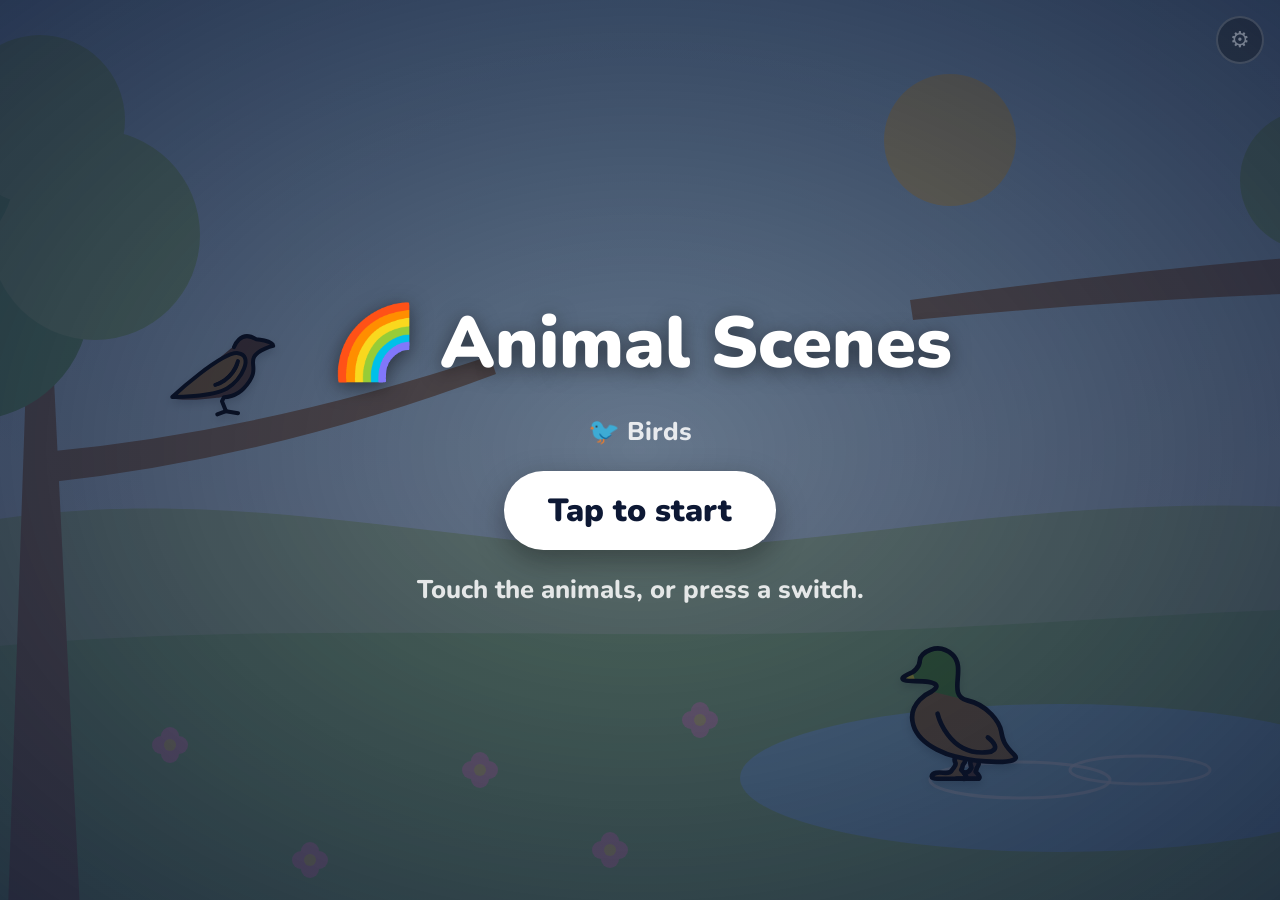
==== commit 5d1bf997: "Animal Scenes: weather that builds up, lightning bolts, better snow, presets Weather now has three s" ====
--- a/scenes.html
+++ b/scenes.html
@@ -13,7 +13,7 @@
 <!-- ══ THE SCENE ══ -->
 <div class="stage" id="stage" aria-label="Animal scene">
     <div id="bg"></div>
-    <div class="wx-layer" id="wx-back"><i class="glow" id="glow"></i></div>
+    <div class="wx-layer" id="wx-back"></div>
     <div id="layer"></div>
     <div class="wx-layer" id="wx-front"></div>
 </div>
@@ -44,7 +44,9 @@
             <button class="setup-done" onclick="closeSetup()">✓ Done</button>
         </div>
         <div class="setup-tabs" id="setup-tabs">
+            <button class="setup-tab" data-tab="presets">⭐ Presets</button>
             <button class="setup-tab" data-tab="scene">🎨 Scene</button>
+            <button class="setup-tab" data-tab="weather">🌦️ Weather</button>
             <button class="setup-tab" data-tab="switches">🎛️ Switches</button>
             <button class="setup-tab" data-tab="sound">🔊 Sound</button>
         </div>
@@ -61,6 +63,7 @@
 <script src="shared/hold.js"></script>
 <script src="scenes/art.js"></script>
 <script src="scenes/scenes.js"></script>
+<script src="scenes/presets.js"></script>
 <script src="scenes/setup.js"></script>
 
 </body>
--- a/scenes/scenes.css
+++ b/scenes/scenes.css
@@ -167,21 +167,27 @@
 @keyframes glow { from { opacity: .35; } to { opacity: 1; } }
 @keyframes twinkle { from { opacity: .35; } to { opacity: 1; } }
 
-/* ── Weather: fades in and out over --fade; see "Weather" in scenes.js ── */
+/* ── Weather: fades in and out over --fade; see "Weather" in scenes.js ──
+   Strength is wx-s1, wx-s2 or wx-s3 on the stage: things marked lv2 / lv3 fade in
+   at that strength, and the sky, haze, lean and ground follow it. */
 .look-soft, .look-line { --rain: rgba(90,125,165,.55); --mist: rgba(246,248,251,.85); --overcast: rgba(95,110,135,.38); --storm: rgba(50,60,85,.42); }
 .look-line  { --rain: rgba(55,120,190,.7); }
 .look-night { --rain: rgba(190,210,255,.5); --mist: rgba(140,160,210,.4); --overcast: rgba(4,8,22,.4); --storm: rgba(0,0,8,.4); }
-.wx-wind { --lean: 3deg; }
 .wx-layer { position: absolute; inset: 0; overflow: hidden; pointer-events: none; isolation: isolate; }
 .wx { position: absolute; inset: 0; opacity: 0; transition: opacity var(--fade, 5s) ease-in-out; }
 .wx.on { opacity: 1; }
 .wx-layer i, .wx-layer b { position: absolute; display: block; }
-
-/* A greyer sky (rain, snow), darker still in a storm; the sun goes pale behind cloud and mist */
+.wx .fill { position: absolute; inset: 0; }
+.lv2, .lv3 { transition: opacity 3s ease-in-out; }
+.wx-s1 .lv2, .wx-s1 .lv3, .wx-s2 .lv3 { opacity: 0; }
+
+/* A greyer sky (rain, snow), darker as it gets stronger and in a storm; the sun goes pale */
 .wx-rain:not(.look-night) .f-sun, .wx-storm:not(.look-night) .f-sun,
 .wx-snow:not(.look-night) .f-sun, .wx-fog:not(.look-night) .f-sun { opacity: .3; }
-.overcast { position: absolute; inset: 0; background: linear-gradient(var(--overcast), transparent 78%); }
+.overcast { position: absolute; inset: 0; background: linear-gradient(var(--overcast), transparent 78%); transition: opacity 3s ease-in-out; }
 .overcast.deep { background: linear-gradient(var(--storm), transparent 90%); }
+.wx-s1 .overcast:not(.deep) { opacity: .55; }
+.wx-s2 .overcast:not(.deep) { opacity: .8; }
 
 /* Rain: each drop's track is the height of the scene, tilted a little */
 .rain { position: absolute; inset: -15% -10%; rotate: 10deg; }
@@ -193,15 +199,28 @@
     border: 2px solid rgba(255,255,255,.7); animation: splash calc(1.8s * var(--pace)) ease-out infinite; }
 @keyframes splash { from { transform: scale(.15); opacity: 1; } to { transform: scale(1); opacity: 0; } }
 
-/* Snow: slow, drifting from side to side */
-.snow { position: absolute; inset: -5% 0; }
+/* Snow: soft flakes at three depths (d0 far and slow, d2 near, big and quicker),
+   each drifting from side to side; heavier snow settles and whitens the ground */
+.snow { position: absolute; inset: -5% -3%; }
 .snow i { top: 0; height: 100%; width: 0; animation: fall calc(var(--d) * var(--pace)) linear infinite; }
-.snow b { bottom: 0; width: var(--s); height: var(--s); border-radius: 50%; background: #fff;
-    box-shadow: 0 0 3px rgba(40,60,90,.35); animation: waver calc(var(--w) * var(--pace)) ease-in-out infinite alternate; }
-.look-line .snow b { border: 1.5px solid #1b1b1b; box-shadow: none; }
-@keyframes waver { from { transform: translateX(-1.4vw); } to { transform: translateX(1.4vw); } }
-
-/* Wind: leaves blown across, tumbling; each track is the width of the scene */
+.snow b { bottom: 0; width: var(--s); height: var(--s); margin-left: calc(var(--s) / -2); border-radius: 50%;
+    background: radial-gradient(circle, #fff 38%, rgba(232,240,248,.9) 55%, rgba(255,255,255,0) 72%);
+    animation: waver calc(var(--w) * var(--pace)) ease-in-out infinite alternate; }
+.snow b.crystal { border-radius: 0; background: url("data:image/svg+xml,%3Csvg xmlns='http://www.w3.org/2000/svg' viewBox='-50 -50 100 100' fill='none' stroke-linecap='round' stroke-linejoin='round'%3E%3Cg stroke='rgba%2890%2C110%2C140%2C0.4%29' stroke-width='10'%3E%3Cpath transform='rotate%280%29' d='M0 0V-44M0-16l-11-11M0-16l11-11M0-31l-8-8M0-31l8-8'/%3E%3Cpath transform='rotate%2860%29' d='M0 0V-44M0-16l-11-11M0-16l11-11M0-31l-8-8M0-31l8-8'/%3E%3Cpath transform='rotate%28120%29' d='M0 0V-44M0-16l-11-11M0-16l11-11M0-31l-8-8M0-31l8-8'/%3E%3Cpath transform='rotate%28180%29' d='M0 0V-44M0-16l-11-11M0-16l11-11M0-31l-8-8M0-31l8-8'/%3E%3Cpath transform='rotate%28240%29' d='M0 0V-44M0-16l-11-11M0-16l11-11M0-31l-8-8M0-31l8-8'/%3E%3Cpath transform='rotate%28300%29' d='M0 0V-44M0-16l-11-11M0-16l11-11M0-31l-8-8M0-31l8-8'/%3E%3C/g%3E%3Cg stroke='white' stroke-width='5'%3E%3Cpath transform='rotate%280%29' d='M0 0V-44M0-16l-11-11M0-16l11-11M0-31l-8-8M0-31l8-8'/%3E%3Cpath transform='rotate%2860%29' d='M0 0V-44M0-16l-11-11M0-16l11-11M0-31l-8-8M0-31l8-8'/%3E%3Cpath transform='rotate%28120%29' d='M0 0V-44M0-16l-11-11M0-16l11-11M0-31l-8-8M0-31l8-8'/%3E%3Cpath transform='rotate%28180%29' d='M0 0V-44M0-16l-11-11M0-16l11-11M0-31l-8-8M0-31l8-8'/%3E%3Cpath transform='rotate%28240%29' d='M0 0V-44M0-16l-11-11M0-16l11-11M0-31l-8-8M0-31l8-8'/%3E%3Cpath transform='rotate%28300%29' d='M0 0V-44M0-16l-11-11M0-16l11-11M0-31l-8-8M0-31l8-8'/%3E%3C/g%3E%3C/svg%3E") center / contain no-repeat;
+    animation: waver calc(var(--w) * var(--pace)) ease-in-out infinite alternate, spin calc(var(--r) * var(--pace)) linear infinite; }
+.look-line .snow b.crystal { background: url("data:image/svg+xml,%3Csvg xmlns='http://www.w3.org/2000/svg' viewBox='-50 -50 100 100' fill='none' stroke-linecap='round' stroke-linejoin='round'%3E%3Cg stroke='%231b1b1b' stroke-width='10'%3E%3Cpath transform='rotate%280%29' d='M0 0V-44M0-16l-11-11M0-16l11-11M0-31l-8-8M0-31l8-8'/%3E%3Cpath transform='rotate%2860%29' d='M0 0V-44M0-16l-11-11M0-16l11-11M0-31l-8-8M0-31l8-8'/%3E%3Cpath transform='rotate%28120%29' d='M0 0V-44M0-16l-11-11M0-16l11-11M0-31l-8-8M0-31l8-8'/%3E%3Cpath transform='rotate%28180%29' d='M0 0V-44M0-16l-11-11M0-16l11-11M0-31l-8-8M0-31l8-8'/%3E%3Cpath transform='rotate%28240%29' d='M0 0V-44M0-16l-11-11M0-16l11-11M0-31l-8-8M0-31l8-8'/%3E%3Cpath transform='rotate%28300%29' d='M0 0V-44M0-16l-11-11M0-16l11-11M0-31l-8-8M0-31l8-8'/%3E%3C/g%3E%3Cg stroke='white' stroke-width='5'%3E%3Cpath transform='rotate%280%29' d='M0 0V-44M0-16l-11-11M0-16l11-11M0-31l-8-8M0-31l8-8'/%3E%3Cpath transform='rotate%2860%29' d='M0 0V-44M0-16l-11-11M0-16l11-11M0-31l-8-8M0-31l8-8'/%3E%3Cpath transform='rotate%28120%29' d='M0 0V-44M0-16l-11-11M0-16l11-11M0-31l-8-8M0-31l8-8'/%3E%3Cpath transform='rotate%28180%29' d='M0 0V-44M0-16l-11-11M0-16l11-11M0-31l-8-8M0-31l8-8'/%3E%3Cpath transform='rotate%28240%29' d='M0 0V-44M0-16l-11-11M0-16l11-11M0-31l-8-8M0-31l8-8'/%3E%3Cpath transform='rotate%28300%29' d='M0 0V-44M0-16l-11-11M0-16l11-11M0-31l-8-8M0-31l8-8'/%3E%3C/g%3E%3C/svg%3E") center / contain no-repeat; border: 0; }
+@keyframes spin { to { rotate: 360deg; } }
+.snow .d0 b { opacity: .55; }
+.snow .d1 b { opacity: .85; }
+.look-line .snow .d1 b:not(.crystal), .look-line .snow .d2 b:not(.crystal) { background: #fff; border: 1.5px solid #1b1b1b; }
+@keyframes waver { from { transform: translateX(calc(var(--x) * -1)); } to { transform: translateX(var(--x)); } }
+.stage.wx-snow.wx-s2:not(.look-night) { --lawn: #dce8d8; --hill: #e1eae4; }
+.stage.wx-snow.wx-s3:not(.look-night) { --lawn: #f1f5f8; --hill: #eaf0f5; }
+.stage.wx-snow.wx-s2.look-night { --lawn: #30475a; --hill: #2e445c; }
+.stage.wx-snow.wx-s3.look-night { --lawn: #4b6082; --hill: #45597c; }
+
+/* Wind: leaves blown across, tumbling; each track is the width of the scene. Trees lean more as it strengthens. */
+.wx-wind.wx-s1 { --lean: 2deg; } .wx-wind.wx-s2 { --lean: 3.5deg; } .wx-wind.wx-s3 { --lean: 5deg; }
 .leaves i { left: 0; width: 100%; height: 0; animation: blow calc(var(--d) * var(--pace)) linear infinite; }
 @keyframes blow { from { transform: translateX(-6%); } to { transform: translateX(106%); } }
 .leaves b { left: 0; width: 2.2vw; aspect-ratio: 5 / 3; border-radius: 0 100% 0 100%; border: 0 solid #1b1b1b;
@@ -210,36 +229,47 @@
 .look-line .leaves b { border-width: 2px; }
 @keyframes tumble { 0% { transform: translateY(0) rotate(0); } 50% { transform: translateY(-4vw) rotate(200deg); } 100% { transform: translateY(0) rotate(360deg); } }
 
-/* Fog: a haze, and wide bands of mist drifting slowly (each band repeats, so it loops seamlessly) */
-.haze { position: absolute; inset: 0; background: linear-gradient(transparent 10%, var(--mist) 140%); opacity: .8; }
+/* Fog: a haze and wide bands of mist drifting slowly (each band repeats, so it loops
+   seamlessly), with lighter bands low down in front of the animals */
+.haze { position: absolute; inset: 0; background: linear-gradient(transparent 10%, var(--mist) 140%); opacity: .95; transition: opacity 3s ease-in-out; }
+.wx-s1 .haze { opacity: .5; } .wx-s2 .haze { opacity: .75; }
 .mist { position: absolute; left: 0; width: 200%;
     background: radial-gradient(closest-side, var(--mist), transparent) 0 0 / 25% 100% repeat-x;
     animation: mist calc(var(--d) * var(--pace)) linear infinite; }
 @keyframes mist { from { transform: translateX(0); } to { transform: translateX(-50%); } }
-
-/* Rainbow: in the sky behind the scenery, fading out towards the horizon; fainter at night */
-.rainbow.on { opacity: .7; }
-.rainbow path { fill: none; stroke-width: 17; }
-.rainbow path:nth-child(1) { stroke: #f19a8f; } .rainbow path:nth-child(2) { stroke: #f7c47c; } .rainbow path:nth-child(3) { stroke: #f6e48d; }
-.rainbow path:nth-child(4) { stroke: #a9dc98; } .rainbow path:nth-child(5) { stroke: #95c8ee; } .rainbow path:nth-child(6) { stroke: #c0a6e6; }
-.look-line .rainbow.on { opacity: .85; }
-.look-line .rainbow path:nth-child(1) { stroke: #ea5a47; } .look-line .rainbow path:nth-child(2) { stroke: #f4aa41; } .look-line .rainbow path:nth-child(3) { stroke: #fcea2b; }
-.look-line .rainbow path:nth-child(4) { stroke: #5c9e31; } .look-line .rainbow path:nth-child(5) { stroke: #61b2e4; } .look-line .rainbow path:nth-child(6) { stroke: #b399c8; }
-.look-night .rainbow.on { opacity: .3; }
-
-/* Thunder: one slow, soft glow in the sky (a second to brighten), never a flash; above the
-   darker sky but behind the animals */
-.glow { left: var(--gx, 50%); top: -35%; width: 70%; height: 95%; transform: translateX(-50%); opacity: 0; z-index: 1;
-    background: radial-gradient(closest-side, rgba(255,250,232,.55), transparent); }
-.glow.strike { animation: strike 4s ease-in-out; }
-@keyframes strike { 0% { opacity: 0; } 25% { opacity: 1; } 40% { opacity: .8; } 100% { opacity: 0; } }
+.front-fog { position: absolute; inset: 0; opacity: .5; }
+
+/* Rainbow: in the sky behind the scenery, fading out towards the horizon; brighter
+   as it strengthens, with a second bow at full strength; fainter at night */
+.rainbow.on { opacity: .8; }
+.look-line .rainbow.on { opacity: .9; }
+.look-night .rainbow.on { opacity: .35; }
+.rainbow .bows { transition: opacity 3s ease-in-out; }
+.wx-s1 .rainbow .bows { opacity: .55; } .wx-s2 .rainbow .bows { opacity: .8; }
+.rainbow .second { opacity: .5; }
+.wx-s1 .rainbow .second, .wx-s2 .rainbow .second { opacity: 0; }
+.rainbow path { fill: none; }
+.rb1 { stroke: #f19a8f; } .rb2 { stroke: #f7c47c; } .rb3 { stroke: #f6e48d; } .rb4 { stroke: #a9dc98; } .rb5 { stroke: #95c8ee; } .rb6 { stroke: #c0a6e6; }
+.look-line .rb1 { stroke: #ea5a47; } .look-line .rb2 { stroke: #f4aa41; } .look-line .rb3 { stroke: #fcea2b; }
+.look-line .rb4 { stroke: #5c9e31; } .look-line .rb5 { stroke: #61b2e4; } .look-line .rb6 { stroke: #b399c8; }
+
+/* Thunder: a faint, thin bolt that fades in over a quarter of a second and out over
+   a second and a half, with no flicker. It's drawn into the scene behind the hills and
+   trees, so it comes down out of the darker sky and meets the horizon. */
+.bolt { opacity: 0; }
+.bolt path { fill: none; stroke-linejoin: round; stroke-linecap: round; }
+.bolt .bolt-halo { stroke: rgba(255,250,225,.2); stroke-width: 16; }
+.bolt .bolt-core { stroke: rgba(255,253,240,.8); stroke-width: 4; }
+.look-line .bolt .bolt-core { stroke: rgba(252,234,43,.9); }
+.bolt.strike { animation: bolt 1.9s ease-out; }
+@keyframes bolt { 0% { opacity: 0; } 14% { opacity: .85; } 28% { opacity: .75; } 100% { opacity: 0; } }
 
 @media (prefers-reduced-motion: reduce) {
     .cloud, .sway, .ring, .f-star, .ray, .animal img, .mist { animation: none !important; }
     .stage, .night-only, .day-only, .ol { transition-duration: .01s !important; }
     .animal.moving { transition-duration: .01s; }
-    /* Weather that only makes sense moving is left out; the sky, mist and rainbow stay */
-    .rain, .snow, .leaves, .splash, .glow { display: none !important; }
+    /* Weather that only makes sense moving is left out; the sky, mist, rainbow and snowy ground stay */
+    .rain, .snow, .leaves, .splash, .bolt { display: none !important; }
 }
 
 /* ── Set-up: the adult's full screen, over the scene ── */
@@ -258,7 +288,7 @@
     padding: 12px 26px; border: none; border-radius: 16px; background: linear-gradient(135deg, #4caf50, #81c784);
     color: #fff; font-family: inherit; font-size: 1.15rem; font-weight: 900; cursor: pointer; border-bottom: 4px solid rgba(0,0,0,.2);
 }
-.setup-tabs { display: flex; gap: 6px; padding: 0 24px; border-bottom: 3px solid #eee; }
+.setup-tabs { display: flex; flex-shrink: 0; gap: 6px; padding: 0 24px; border-bottom: 3px solid #eee; overflow-x: auto; }
 .setup-tab {
     flex: 1 1 auto; padding: 12px 8px; border: none; border-bottom: 4px solid transparent; margin-bottom: -3px;
     background: none; font-family: inherit; font-size: 1rem; font-weight: 800; color: #888; cursor: pointer; white-space: nowrap;
@@ -309,3 +339,26 @@
 }
 .sw-add { justify-self: start; border-style: dashed; background: #fff; }
 .sw-add:disabled { opacity: .5; cursor: default; }
+
+/* Presets */
+.preset-list { display: grid; gap: 10px; }
+.preset { border: 3px solid #eee; border-radius: 16px; padding: 12px 14px; display: grid; gap: 8px; }
+.preset.in-use { border-color: #1a1a2e; }
+.preset-top { display: flex; align-items: center; gap: 10px; flex-wrap: wrap; }
+.preset-name { font-size: 1.1rem; font-weight: 900; flex: 1; min-width: 160px; }
+.preset-state { font-size: .85rem; font-weight: 800; color: #4caf50; }
+.preset-use { padding: 11px 22px; border: none; border-radius: 14px; background: #1a1a2e; color: #fff;
+    font-family: inherit; font-size: 1rem; font-weight: 900; cursor: pointer; }
+.preset-sum { font-size: .88rem; font-weight: 700; color: #777; line-height: 1.45; }
+.preset-tools { display: flex; gap: 8px; flex-wrap: wrap; }
+.preset-tools button, .preset-restore, .preset-add {
+    padding: 8px 12px; border: 3px solid #ddd; border-radius: 12px; background: #f4f4f4;
+    font-family: inherit; font-size: .85rem; font-weight: 800; color: #444; cursor: pointer; }
+.preset-tools button.confirm { border-color: #e53935; color: #e53935; }
+.preset-linkline { font-size: .82rem; font-weight: 700; color: #555; word-break: break-all; user-select: text; }
+.preset-linkline[hidden] { display: none; }
+.preset-new { display: flex; gap: 10px; flex-wrap: wrap; }
+.preset-new input, .preset-name input { flex: 1; min-width: 160px; padding: 10px 12px; border: 3px solid #ddd; border-radius: 12px;
+    font-family: inherit; font-size: 1rem; font-weight: 800; color: #333; user-select: text; }
+.preset-add { border-style: dashed; background: #fff; font-size: .92rem; }
+.preset-restore { justify-self: start; }
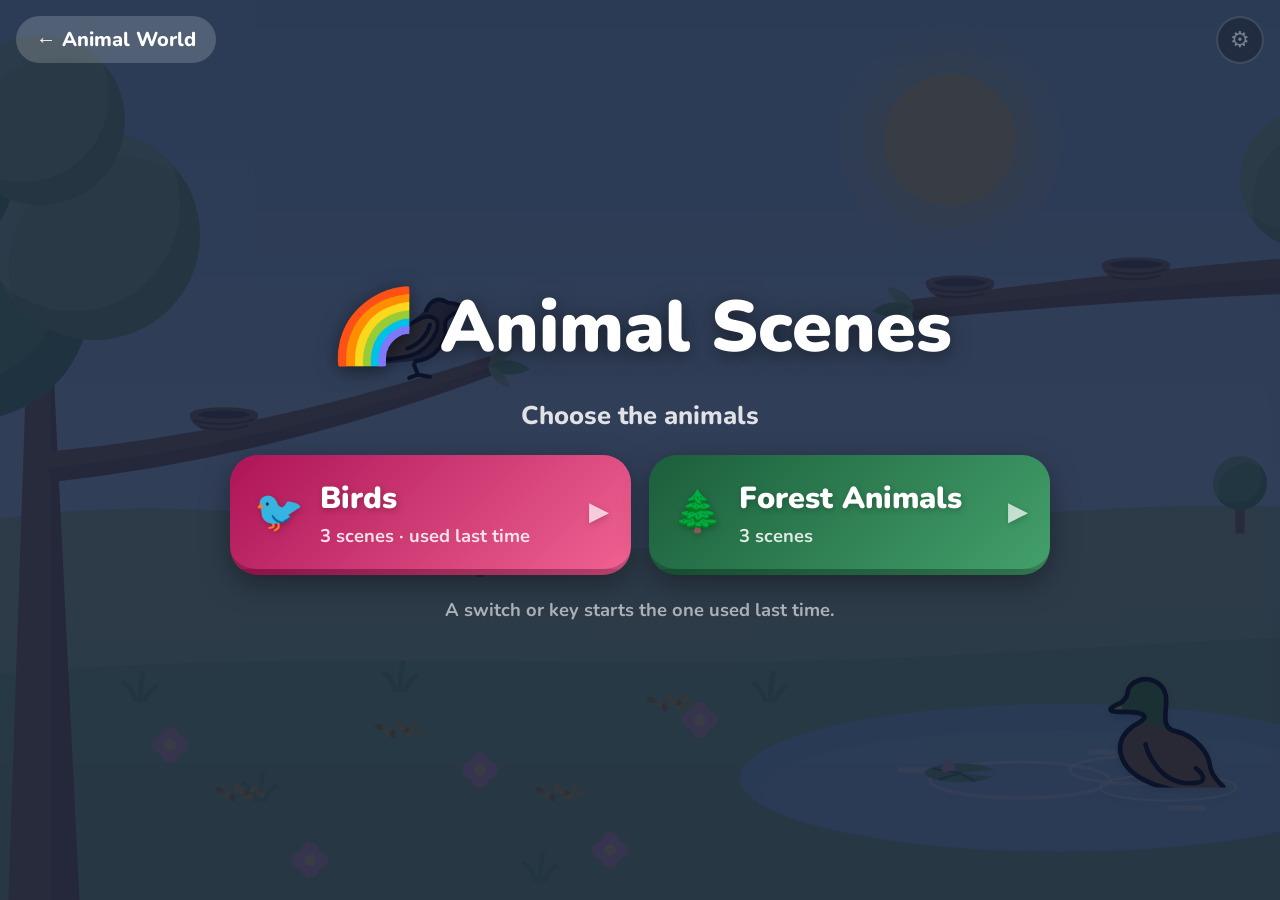
==== commit e31f2cff: "Animal Scenes: choose the animals first, on the start screen Opening Animal Scenes now shows a theme" ====
--- a/scenes.html
+++ b/scenes.html
@@ -20,12 +20,21 @@
 <div class="veil" id="veil"></div>
 <div class="labels" id="labels" hidden></div>
 
-<!-- ══ START: one tap starts the sound and goes full screen ══ -->
-<div class="start" id="start">
+<!-- ══ START: choose the animals; that tap starts the sound and goes full screen ══ -->
+<!-- (Opened with a preset's link, it just says the preset's name and "Tap to start".) -->
+<div class="start choosing" id="start">
+    <a class="start-back" href="index.html">← Animal World</a>
     <h1>🌈 Animal Scenes</h1>
-    <p id="start-theme"></p>
-    <button class="start-btn" id="start-btn">Tap to start</button>
-    <p>Touch the animals, or press a switch.</p>
+    <div class="start-choose" id="start-choose">
+        <p>Choose the animals</p>
+        <div class="start-themes" id="start-themes"></div>
+        <p class="start-hint">A switch or key starts the one used last time.</p>
+    </div>
+    <div class="start-go" id="start-go" hidden>
+        <p id="start-theme"></p>
+        <button class="start-btn" id="start-btn">Tap to start</button>
+        <p>Touch the animals, or press a switch.</p>
+    </div>
 </div>
 
 <!-- ══ THE ADULT'S CORNER: hold ⚙ for set-up ══ -->
@@ -53,6 +62,7 @@
         <div class="setup-body" id="setup-body"></div>
         <div class="setup-foot">
             <button class="setup-exit" onclick="leaveScenes()">← Animal World</button>
+            <button class="setup-exit" onclick="chooseAnimals()">🔄 Choose animals</button>
             <span class="setup-saved">Changes are saved on this device</span>
         </div>
     </div>
--- a/scenes/scenes.css
+++ b/scenes/scenes.css
@@ -21,26 +21,90 @@
 .stage svg.bg { position: absolute; inset: 0; width: 100%; height: 100%; display: block; }
 
 /* ── Animals ── */
-/* OpenMoji art leaves ~14% empty below the feet, so sink the picture to stand on its spot */
+/* OpenMoji pictures leave empty space below the feet, different for each (--foot: how far
+   down the picture its feet are, from art.js), so the picture is raised to stand on its spot */
 .animal {
     position: absolute;
-    transform: translate(-50%, -86%);
+    z-index: 3;                                 /* scenes.js puts nearer animals in front (standAt) */
+    transform: translate(-50%, calc(var(--foot, 86%) * -1));
     cursor: pointer;
     filter: drop-shadow(0 4px 4px rgba(0,0,0,.18));
 }
 .animal[hidden] { display: none; }
-.animal img { display: block; width: 100%; height: auto; pointer-events: none; transform-origin: 50% 100%;
+.animal .body { display: block; }
+.animal img { display: block; width: 100%; height: auto; pointer-events: none; transform-origin: 50% var(--foot, 86%);
     animation: bob calc(3.4s * var(--pace)) ease-in-out infinite alternate; }
+/* Birds on a branch or the ground breathe rather than bob, so their feet stay put */
+.animal:not(.on-water) img { animation-name: breathe; }
+@keyframes breathe { from { transform: none; } to { transform: scale(1.012, 1.03); } }
+/* Water birds settle into the water: cut off at the waterline (bobbing and calls lift
+   them through it), with a ring round them; flying, they're whole */
+.animal.on-water .body { clip-path: polygon(-50% -60%, 150% -60%, 150% 160%, -50% 160%); transition: clip-path 1.2s ease-out; }
+.animal.on-water:not(.moving) .body { clip-path: polygon(-50% -60%, 150% -60%, 150% var(--foot), -50% var(--foot)); }
+.wake { position: absolute; left: 50%; top: var(--foot); width: 82%; aspect-ratio: 5 / 1; translate: -50% -50%;
+    border-radius: 50%; border: max(2px, .18vw) solid var(--wake, rgba(255,255,255,.75)); background: rgba(255,255,255,.12);
+    opacity: 0; transition: opacity 1s ease-in-out; }
+.animal:not(.moving) .wake { opacity: 1; animation: wake calc(4s * var(--pace)) ease-in-out infinite alternate; }
+@keyframes wake { from { scale: .92 .9; } to { scale: 1.06 1.05; } }
+.look-night { --wake: rgba(190,210,255,.5); }
+.look-line  { --wake: rgba(255,255,255,.9); }
+
+/* Animals that hide (pictures that are only a head) peep over a bush or log drawn in
+   front of them: cut off at the line the bush hides (--foot), and sunk below it to come
+   and go (.down), so they rise up from behind it */
+.cover { position: absolute; z-index: 2; width: 15%; aspect-ratio: 2 / 1; translate: -50% -30%; pointer-events: none; }
+.cover svg { display: block; width: 100%; height: 100%; overflow: visible; }
+.animal.on-hide { z-index: 1; clip-path: polygon(-50% -60%, 150% -60%, 150% var(--foot), -50% var(--foot)); }
+.animal.on-hide .body { transition: translate calc(1.2s * var(--pace)) cubic-bezier(.3,.1,.3,1); }
+.animal.on-hide.down .body { translate: 0 105%; }
+.animal.peek.moving { transition: filter var(--fade, 5s) ease-in-out; }
+.animal.peek.moving img { animation-name: breathe; }
+/* Bats hang upside down under the branch, and turn the right way up to fly */
+.animal.hang .body { transition: rotate calc(.8s * var(--pace)) ease-in-out; }
+.animal.hang:not(.moving) .body { rotate: 180deg; }
+
+/* Empty places (see PLACE_ART in scenes.js): a nest, seeds or a lily pad, fading as an
+   animal heads there. Subtle is just that; Clear adds a warm glow, a gentle swell and a
+   twinkling star above. The drawing's spot is 62/70 of the way down. */
+.place { position: absolute; z-index: 2; width: 6.5%; aspect-ratio: 10 / 7; translate: -50% -88.6%; pointer-events: none;
+    opacity: 0; transition: opacity 1.5s ease-in-out; }
+.place.free { opacity: 1; }
+.place svg { position: absolute; inset: 0; width: 100%; height: 100%; overflow: visible; }
+.p-trunk { fill: var(--trunk); } .p-leaf { fill: var(--leaf); } .p-pond { fill: var(--pond); } .p-flower { fill: var(--flower); }
+.p-hollow { fill: var(--shade); fill-opacity: .4; }
+.p-twig, .p-vein { fill: none; stroke: var(--shade); stroke-opacity: .35; stroke-width: 2; stroke-linecap: round; }
+.p-seed { fill: #e7c25a; } .p-seed2 { fill: #c99a3e; }
+.look-night .p-seed { fill: #8d7a4c; } .look-night .p-seed2 { fill: #74633f; }
+.p-cap { fill: var(--cap); } .p-stalk { fill: #f6efe0; } .p-berry { fill: #d9473f; }
+.look-night .p-stalk { fill: #8e97b5; } .look-night .p-berry { fill: #8a4f78; }
+.p-autumn1 { fill: #e58a3c; } .p-autumn2 { fill: #d4553f; } .p-autumn3 { fill: #e6b63e; }
+.look-night .p-autumn1 { fill: #8a6448; } .look-night .p-autumn2 { fill: #7e4a4c; } .look-night .p-autumn3 { fill: #857350; }
+.o { stroke: #1b1b1b; stroke-width: 0; stroke-linejoin: round; }
+.look-line .o { stroke-width: 2.2; }
+.p-star { fill: #fff6c8; opacity: 0; transform-box: fill-box; transform-origin: center; }
+.look-line .p-star { fill: #fcea2b; stroke: #1b1b1b; stroke-width: 2; }
+.look-night .p-star { fill: #d6e0ff; }
+.p-thing { transform-box: fill-box; transform-origin: 50% 100%; }
+[data-places="clear"] .place::before { content: ''; position: absolute; left: -35%; right: -35%; top: 45%; bottom: -25%;
+    background: radial-gradient(closest-side, var(--mark), transparent); }
+[data-places="clear"] .p-star { opacity: 1; animation: twinkle-star calc(3s * var(--pace)) ease-in-out infinite alternate; }
+[data-places="clear"] .p-thing { animation: swell calc(3s * var(--pace)) ease-in-out infinite alternate; }
+@keyframes twinkle-star { from { opacity: .35; scale: .75; } to { opacity: 1; scale: 1.1; } }
+@keyframes swell { from { scale: 1; } to { scale: 1.1; } }
+.look-soft, .look-line { --mark: rgba(255,244,200,.85); }
+.look-night { --mark: rgba(190,210,255,.4); }
 .animal.moving { transition: left calc(3s * var(--pace)) cubic-bezier(.45,.05,.35,1), top calc(3s * var(--pace)) cubic-bezier(.45,.05,.35,1); }
 .animal.moving img        { animation: flap .35s ease-in-out infinite alternate; }
 .animal.walk.moving img   { animation: step .45s ease-in-out infinite alternate; }
 .animal.swim.moving img   { animation: bob 1s ease-in-out infinite alternate; }
+.animal.bound.moving img  { animation: bound .5s ease-in-out infinite alternate; }
 .animal.flip img          { scale: -1 1; }
 .animal.hop img           { animation: hop .7s ease-out 1; }
 .animal.flip.hop img      { animation-name: hop-flipped; }
 @keyframes bob  { from { translate: 0 0; } to { translate: 0 -3%; } }
 @keyframes flap { from { rotate: -4deg; } to { rotate: 4deg; } }
 @keyframes step { from { translate: 0 0; rotate: -2deg; } to { translate: 0 -4%; rotate: 2deg; } }
+@keyframes bound { from { translate: 0 0; } to { translate: 0 -14%; } }
 @keyframes hop  { 0% { translate: 0 0; scale: 1 1; } 25% { translate: 0 -22%; scale: .95 1.06; } 55% { translate: 0 0; scale: 1.06 .94; } 100% { translate: 0 0; scale: 1 1; } }
 @keyframes hop-flipped { 0% { translate: 0 0; scale: -1 1; } 25% { translate: 0 -22%; scale: -.95 1.06; } 55% { translate: 0 0; scale: -1.06 .94; } 100% { translate: 0 0; scale: -1 1; } }
 
@@ -77,6 +141,25 @@
 .start p { font-size: clamp(1.1rem, 2.4vw, 1.6rem); font-weight: 800; color: rgba(255,255,255,.85); }
 .start-btn { font: inherit; font-size: clamp(1.4rem, 3vw, 2rem); font-weight: 900; color: #0d1834; background: #fff; border: 0;
     border-radius: 999px; padding: 18px 44px; cursor: pointer; box-shadow: 0 10px 30px rgba(0,0,0,.35); }
+.start-choose, .start-go { display: flex; flex-direction: column; align-items: center; gap: 22px; width: 100%; }
+.start-choose[hidden], .start-go[hidden] { display: none; }
+.start.choosing { cursor: default; background: rgba(13,24,52,.82); }
+.start .start-hint { font-size: clamp(.95rem, 1.8vw, 1.15rem); font-weight: 700; color: rgba(255,255,255,.6); }
+.start-back { position: absolute; top: 16px; left: 16px; color: #fff; text-decoration: none; font-weight: 800;
+    font-size: clamp(1rem, 2vw, 1.25rem); background: rgba(255,255,255,.18); border-radius: 999px; padding: 10px 20px; }
+/* The theme buttons match Animal Activities' theme picker (styles.css) */
+.start-themes { display: grid; grid-template-columns: repeat(auto-fit, minmax(290px, 1fr)); gap: 18px; width: 100%; max-width: 820px; }
+.theme-btn { display: flex; align-items: center; gap: 16px; padding: 20px 24px; border: none; border-radius: 28px; font-family: inherit;
+    font-size: clamp(1.3rem, 3.4vw, 1.9rem); font-weight: 900; color: #fff; cursor: pointer; min-height: 120px;
+    box-shadow: 0 10px 30px rgba(0,0,0,.35); text-shadow: 1px 2px 6px rgba(0,0,0,.25); border-bottom: 6px solid rgba(0,0,0,.2);
+    transition: transform .12s ease, box-shadow .12s ease; }
+.theme-btn:active { transform: scale(.96); box-shadow: 0 4px 12px rgba(0,0,0,.3); }
+.theme-btn .btn-icon  { font-size: clamp(1.8rem, 4.6vw, 2.5rem); flex-shrink: 0; }
+.theme-btn .btn-label { flex: 1; text-align: left; display: flex; flex-direction: column; gap: 4px; }
+.theme-btn .btn-arrow { opacity: .7; font-size: 1.5rem; }
+.theme-btn .front-sub { font-size: clamp(.95rem, 2.2vw, 1.15rem); font-weight: 700; opacity: .85; text-shadow: none; }
+.btn-forest { background: linear-gradient(135deg, #1b5e3b, #43a06b); }
+.btn-birds  { background: linear-gradient(135deg, #ad1457, #f06292); }
 
 /* ── The adult's corner: ⚙ (hold to open), dim so it doesn't draw the eye ── */
 /* Above the start screen too, so set-up can be done before starting */
@@ -95,6 +178,24 @@
 .f-ray { fill: var(--ray, transparent); }
 .f-stem { fill: none; stroke: var(--leaf); stroke-width: 4; }
 .ring { fill: none; stroke: var(--ring); stroke-width: 3; }
+/* Light and shade (see art.js): see-through, so they suit every palette; gentler at night */
+.stage { --shade: #13213a; --shade-a: .13; --light-a: .2; }
+.look-line  { --shade-a: .16; --light-a: .22; }
+.look-night { --shade-a: .22; --light-a: .06; }
+.s-shade { stop-color: var(--shade); stop-opacity: var(--shade-a); }
+.s-light { stop-color: #fff; stop-opacity: var(--light-a); }
+.shade-ball { fill: url(#sc-shade); } .light-ball { fill: url(#sc-light); }
+.shade-side { fill: url(#sc-side); } .shade-belly { fill: url(#sc-belly); opacity: .55; } .light-glint { fill: url(#sc-glint); }
+.shade-flat { fill: var(--shade); fill-opacity: var(--shade-a); }
+.light-flat { fill: #fff; fill-opacity: var(--light-a); }
+.shine { fill: none; stroke: #fff; stroke-opacity: .7; stroke-width: 5; stroke-linecap: round;
+    animation: twinkle calc(6s * var(--pace)) ease-in-out infinite alternate; }
+.look-night .shine { stroke: #bcd0ff; stroke-opacity: .35; }
+.plank { fill: none; stroke: var(--shade); stroke-opacity: calc(var(--shade-a) * 1.6); stroke-width: 3; }
+.reflect { opacity: .3; }
+.grass { fill: none; stroke: var(--leaf); stroke-width: 5; stroke-linecap: round; }
+.f-cap { fill: var(--cap); } .f-stalk, .f-dot { fill: var(--cloud); } .f-rock { fill: var(--rock); }
+.stick { fill: none; stroke: var(--shade); stroke-opacity: calc(var(--shade-a) * 2.2); stroke-width: 4; stroke-linecap: round; }
 
 /* ── Look changes fade rather than jump (over --fade, the "Look changes" setting) ──
    The colours are registered as real colours so the browser can blend them;
@@ -111,6 +212,8 @@
 @property --leaf2  { syntax: '<color>'; inherits: true; initial-value: #0d1834; }
 @property --pond   { syntax: '<color>'; inherits: true; initial-value: #0d1834; }
 @property --flower { syntax: '<color>'; inherits: true; initial-value: #0d1834; }
+@property --cap    { syntax: '<color>'; inherits: true; initial-value: #0d1834; }
+@property --rock   { syntax: '<color>'; inherits: true; initial-value: #0d1834; }
 @property --ring   { syntax: '<color>'; inherits: true; initial-value: transparent; }
 @property --rain     { syntax: '<color>'; inherits: true; initial-value: transparent; }
 @property --mist     { syntax: '<color>'; inherits: true; initial-value: transparent; }
@@ -118,7 +221,7 @@
 @property --storm    { syntax: '<color>'; inherits: true; initial-value: transparent; }
 @property --lean     { syntax: '<angle>'; inherits: true; initial-value: 0deg; }
 .stage {
-    transition-property: --sky1, --sky2, --sun, --moon, --cloud, --hill, --lawn, --trunk, --leaf, --leaf2, --pond, --flower, --ring,
+    transition-property: --sky1, --sky2, --sun, --moon, --cloud, --hill, --lawn, --trunk, --leaf, --leaf2, --pond, --flower, --cap, --rock, --ring,
                          --rain, --mist, --overcast, --storm, --lean;
     transition-duration: var(--fade, 5s);
     transition-timing-function: ease-in-out;
@@ -145,6 +248,18 @@
 .scene-birds-lake.look-soft  { --sky1:#bfe3f7; --sky2:#f1f8fb; --sun:#ffe28f; --moon:#f3efd2; --cloud:#ffffff; --hill:#b8c9d8; --lawn:#a9d08e; --trunk:#a98b6b; --leaf:#86b87a; --leaf2:#9cc39a; --pond:#8fcbe6; --flower:#f6d38a; --ring:rgba(255,255,255,.7); }
 .scene-birds-lake.look-line  { --sky1:#92d3f5; --sky2:#d9f1fc; --sun:#fcea2b; --moon:#f3efd2; --cloud:#ffffff; --hill:#9b9b9a; --lawn:#8ec63f; --trunk:#a57939; --leaf:#b1cc33; --leaf2:#5c9e31; --pond:#61b2e4; --flower:#f4aa41; --ring:rgba(255,255,255,.85); }
 .scene-birds-lake.look-night { --sky1:#0d1834; --sky2:#26406d; --sun:#000; --moon:#f3efd2; --cloud:#34477a; --hill:#1f2f4d; --lawn:#1f3a45; --trunk:#46426a; --leaf:#25474a; --leaf2:#1d3a40; --pond:#213f66; --flower:#6d5e96; --ring:rgba(190,210,255,.45); }
+
+.scene-forest-woodland.look-soft  { --sky1:#cfe8d8; --sky2:#eef6ea; --sun:#ffe9a8; --moon:#f3efd2; --cloud:#ffffff; --hill:#bcd2b0; --lawn:#9fbf82; --trunk:#8a6a4d; --leaf:#6fa66b; --leaf2:#95c58a; --pond:#9fd0dd; --flower:#a9a7e8; --cap:#e2735f; --rock:#b8b4aa; --ring:rgba(255,255,255,.7); --ray:rgba(255,250,210,.28); }
+.scene-forest-woodland.look-line  { --sky1:#b8e3c4; --sky2:#e3f4dc; --sun:#fcea2b; --moon:#f3efd2; --cloud:#ffffff; --hill:#b1cc33; --lawn:#8ec63f; --trunk:#a57939; --leaf:#3f8a2a; --leaf2:#5c9e31; --pond:#61b2e4; --flower:#8e6bd6; --cap:#ea5a47; --rock:#9b9b9a; --ring:rgba(255,255,255,.85); --ray:rgba(255,250,200,.3); }
+.scene-forest-woodland.look-night { --sky1:#0b1a2a; --sky2:#1d3440; --sun:#000; --moon:#f3efd2; --cloud:#2c3f5a; --hill:#1a2e33; --lawn:#1c3230; --trunk:#46426a; --leaf:#1e3d3c; --leaf2:#26494a; --pond:#264a6e; --flower:#5c5690; --cap:#6a4568; --rock:#39445c; --ring:rgba(190,210,255,.45); --ray:transparent; }
+
+.scene-forest-river.look-soft  { --sky1:#bfe3f7; --sky2:#eff8f4; --sun:#ffe28f; --moon:#f3efd2; --cloud:#ffffff; --hill:#b7cdc6; --lawn:#a3c98a; --trunk:#9a7652; --leaf:#6fa66b; --leaf2:#8fbf84; --pond:#8fcbe6; --flower:#f6d38a; --cap:#e2735f; --rock:#bab4a8; --ring:rgba(255,255,255,.7); }
+.scene-forest-river.look-line  { --sky1:#92d3f5; --sky2:#d9f1fc; --sun:#fcea2b; --moon:#f3efd2; --cloud:#ffffff; --hill:#b1cc33; --lawn:#8ec63f; --trunk:#a57939; --leaf:#3f8a2a; --leaf2:#5c9e31; --pond:#61b2e4; --flower:#f4aa41; --cap:#ea5a47; --rock:#9b9b9a; --ring:rgba(255,255,255,.85); }
+.scene-forest-river.look-night { --sky1:#0d1834; --sky2:#26406d; --sun:#000; --moon:#f3efd2; --cloud:#34477a; --hill:#1c2f45; --lawn:#1f3a45; --trunk:#46426a; --leaf:#1f4046; --leaf2:#27505a; --pond:#213f66; --flower:#6d5e96; --cap:#6a4568; --rock:#3a4660; --ring:rgba(190,210,255,.45); }
+
+.scene-forest-clearing.look-soft  { --sky1:#c3e4f3; --sky2:#f2f8ec; --sun:#ffe28f; --moon:#f3efd2; --cloud:#ffffff; --hill:#c4d9b6; --lawn:#b0d58d; --trunk:#a0785a; --leaf:#6fa66b; --leaf2:#95c58a; --pond:#9fd3e6; --flower:#f3b6c8; --cap:#e2735f; --rock:#c0b9ad; --ring:rgba(255,255,255,.7); }
+.scene-forest-clearing.look-line  { --sky1:#92d3f5; --sky2:#d9f1fc; --sun:#fcea2b; --moon:#f3efd2; --cloud:#ffffff; --hill:#b1cc33; --lawn:#8ec63f; --trunk:#a57939; --leaf:#3f8a2a; --leaf2:#5c9e31; --pond:#61b2e4; --flower:#ea5a47; --cap:#ea5a47; --rock:#9b9b9a; --ring:rgba(255,255,255,.85); }
+.scene-forest-clearing.look-night { --sky1:#0d1834; --sky2:#26406d; --sun:#000; --moon:#f3efd2; --cloud:#34477a; --hill:#1b3150; --lawn:#1f3a45; --trunk:#46426a; --leaf:#22455a; --leaf2:#2b5568; --pond:#284e79; --flower:#6d5e96; --cap:#6a4568; --rock:#3a4660; --ring:rgba(190,210,255,.45); }
 
 /* A scene change fades through this veil */
 .veil { position: fixed; inset: 0; z-index: 4; background: #0d1834; opacity: 0; pointer-events: none; transition: opacity .9s ease-in-out; }
@@ -168,8 +283,10 @@
 @keyframes twinkle { from { opacity: .35; } to { opacity: 1; } }
 
 /* ── Weather: fades in and out over --fade; see "Weather" in scenes.js ──
-   Strength is wx-s1, wx-s2 or wx-s3 on the stage: things marked lv2 / lv3 fade in
-   at that strength, and the sky, haze, lean and ground follow it. */
+   Strength is st1 … st5 on each weather's own layers, so weather fading out keeps
+   the strength it had: things marked lv2 … lv5 fade in from that strength, and the
+   sky, slant and haze follow it. The stage's wx-s1 … wx-s5 sets the lean of the
+   trees and the snowy ground. */
 .look-soft, .look-line { --rain: rgba(90,125,165,.55); --mist: rgba(246,248,251,.85); --overcast: rgba(95,110,135,.38); --storm: rgba(50,60,85,.42); }
 .look-line  { --rain: rgba(55,120,190,.7); }
 .look-night { --rain: rgba(190,210,255,.5); --mist: rgba(140,160,210,.4); --overcast: rgba(4,8,22,.4); --storm: rgba(0,0,8,.4); }
@@ -178,98 +295,141 @@
 .wx.on { opacity: 1; }
 .wx-layer i, .wx-layer b { position: absolute; display: block; }
 .wx .fill { position: absolute; inset: 0; }
-.lv2, .lv3 { transition: opacity 3s ease-in-out; }
-.wx-s1 .lv2, .wx-s1 .lv3, .wx-s2 .lv3 { opacity: 0; }
-
-/* A greyer sky (rain, snow), darker as it gets stronger and in a storm; the sun goes pale */
+.lv2, .lv3, .lv4, .lv5 { transition: opacity 1.2s ease-in-out; }
+.st1 :is(.lv2, .lv3, .lv4, .lv5), .st2 :is(.lv3, .lv4, .lv5), .st3 :is(.lv4, .lv5), .st4 .lv5 { opacity: 0; }
+
+/* A greyer sky (rain, snow), darker at each step and in a storm; the sun goes pale */
 .wx-rain:not(.look-night) .f-sun, .wx-storm:not(.look-night) .f-sun,
 .wx-snow:not(.look-night) .f-sun, .wx-fog:not(.look-night) .f-sun { opacity: .3; }
-.overcast { position: absolute; inset: 0; background: linear-gradient(var(--overcast), transparent 78%); transition: opacity 3s ease-in-out; }
+.overcast { position: absolute; inset: 0; background: linear-gradient(var(--overcast), transparent 78%); transition: opacity 1.5s ease-in-out; }
 .overcast.deep { background: linear-gradient(var(--storm), transparent 90%); }
-.wx-s1 .overcast:not(.deep) { opacity: .55; }
-.wx-s2 .overcast:not(.deep) { opacity: .8; }
-
-/* Rain: each drop's track is the height of the scene, tilted a little */
-.rain { position: absolute; inset: -15% -10%; rotate: 10deg; }
+.overcast.deeper { background: linear-gradient(var(--storm), var(--storm) 35%, transparent 100%); }
+.st1 .overcast:not(.deep) { opacity: .3; } .st2 .overcast:not(.deep) { opacity: .5; }
+.st3 .overcast:not(.deep) { opacity: .7; } .st4 .overcast:not(.deep) { opacity: .85; }
+/* (a storm's deep sky is there from the start, rain's from 4; a storm's deeper one from 3) */
+.st1 .overcast.deep:not(.lv4) { opacity: .5; } .st2 .overcast.deep:not(.lv4) { opacity: .7; }
+.st3 .overcast.deep:not(.lv4) { opacity: .85; } .st4 .overcast.deep.lv4 { opacity: .6; }
+.st3 .overcast.deeper { opacity: .45; } .st4 .overcast.deeper { opacity: .75; }
+
+/* Rain: each drop's track is the height of the scene; stronger rain slants more,
+   and its drops are longer and faster (set per drop) */
+.rain { position: absolute; inset: -32% -8%; rotate: 6deg; transition: rotate 2s ease-in-out; }
+.st2 .rain { rotate: 8deg; } .st3 .rain { rotate: 11deg; } .st4 .rain { rotate: 16deg; } .st5 .rain { rotate: 22deg; }
+/* A downpour: a low spray of mist over the ground and water, behind the animals */
+.spray { position: absolute; left: 0; right: 0; bottom: 0; height: 45%; background: linear-gradient(transparent, var(--spray)); }
+.look-soft, .look-line { --spray: rgba(220,228,238,.4); }
+.look-night { --spray: rgba(150,170,210,.2); }
 .rain i { top: 0; height: 100%; width: max(2px, .12vw);
-    background: linear-gradient(transparent 92%, var(--rain)); border-radius: 2px;
+    background: linear-gradient(transparent calc(100% - var(--len, 8%)), var(--rain)); border-radius: 2px;
     animation: fall calc(var(--d) * var(--pace)) linear infinite; }
 @keyframes fall { from { transform: translateY(-100%); } to { transform: translateY(10%); } }
 .splash { width: 4.5%; aspect-ratio: 4 / 1; margin: -1% 0 0 -2.25%; border-radius: 50%;
-    border: 2px solid rgba(255,255,255,.7); animation: splash calc(1.8s * var(--pace)) ease-out infinite; }
+    border: 2px solid rgba(255,255,255,.7); animation: splash calc(1.6s * var(--pace)) ease-out infinite; }
 @keyframes splash { from { transform: scale(.15); opacity: 1; } to { transform: scale(1); opacity: 0; } }
 
-/* Snow: soft flakes at three depths (d0 far and slow, d2 near, big and quicker),
-   each drifting from side to side; heavier snow settles and whitens the ground */
-.snow { position: absolute; inset: -5% -3%; }
+/* Snow: six-armed crystals at three depths (d0 far and slow, d2 near, big and
+   quicker), turning and drifting; stronger snow slants into a blizzard, and settles
+   on the ground, which whitens a step at a time */
+.snow { position: absolute; inset: -34% -8%; rotate: 0deg; transition: rotate 2s ease-in-out; }
+.st3 .snow { rotate: 5deg; } .st4 .snow { rotate: 13deg; } .st5 .snow { rotate: 25deg; }
+/* A blizzard: white bands of blowing snow, and a white-out rising from the ground */
+.blowing { position: absolute; inset: 0; --mist: rgba(255,255,255,.45); }
+.look-night .blowing { --mist: rgba(200,215,240,.3); }
+.whiteout { position: absolute; inset: 0; background: linear-gradient(transparent 30%, rgba(242,246,250,.4)); }
+.whiteout.lv5 { background: linear-gradient(rgba(242,246,250,.1), rgba(242,246,250,.2)); }
+.look-night .whiteout { background: linear-gradient(transparent, rgba(160,180,215,.3)); }
+.look-night .whiteout.lv5 { background: rgba(160,180,215,.15); }
 .snow i { top: 0; height: 100%; width: 0; animation: fall calc(var(--d) * var(--pace)) linear infinite; }
-.snow b { bottom: 0; width: var(--s); height: var(--s); margin-left: calc(var(--s) / -2); border-radius: 50%;
-    background: radial-gradient(circle, #fff 38%, rgba(232,240,248,.9) 55%, rgba(255,255,255,0) 72%);
-    animation: waver calc(var(--w) * var(--pace)) ease-in-out infinite alternate; }
-.snow b.crystal { border-radius: 0; background: url("data:image/svg+xml,%3Csvg xmlns='http://www.w3.org/2000/svg' viewBox='-50 -50 100 100' fill='none' stroke-linecap='round' stroke-linejoin='round'%3E%3Cg stroke='rgba%2890%2C110%2C140%2C0.4%29' stroke-width='10'%3E%3Cpath transform='rotate%280%29' d='M0 0V-44M0-16l-11-11M0-16l11-11M0-31l-8-8M0-31l8-8'/%3E%3Cpath transform='rotate%2860%29' d='M0 0V-44M0-16l-11-11M0-16l11-11M0-31l-8-8M0-31l8-8'/%3E%3Cpath transform='rotate%28120%29' d='M0 0V-44M0-16l-11-11M0-16l11-11M0-31l-8-8M0-31l8-8'/%3E%3Cpath transform='rotate%28180%29' d='M0 0V-44M0-16l-11-11M0-16l11-11M0-31l-8-8M0-31l8-8'/%3E%3Cpath transform='rotate%28240%29' d='M0 0V-44M0-16l-11-11M0-16l11-11M0-31l-8-8M0-31l8-8'/%3E%3Cpath transform='rotate%28300%29' d='M0 0V-44M0-16l-11-11M0-16l11-11M0-31l-8-8M0-31l8-8'/%3E%3C/g%3E%3Cg stroke='white' stroke-width='5'%3E%3Cpath transform='rotate%280%29' d='M0 0V-44M0-16l-11-11M0-16l11-11M0-31l-8-8M0-31l8-8'/%3E%3Cpath transform='rotate%2860%29' d='M0 0V-44M0-16l-11-11M0-16l11-11M0-31l-8-8M0-31l8-8'/%3E%3Cpath transform='rotate%28120%29' d='M0 0V-44M0-16l-11-11M0-16l11-11M0-31l-8-8M0-31l8-8'/%3E%3Cpath transform='rotate%28180%29' d='M0 0V-44M0-16l-11-11M0-16l11-11M0-31l-8-8M0-31l8-8'/%3E%3Cpath transform='rotate%28240%29' d='M0 0V-44M0-16l-11-11M0-16l11-11M0-31l-8-8M0-31l8-8'/%3E%3Cpath transform='rotate%28300%29' d='M0 0V-44M0-16l-11-11M0-16l11-11M0-31l-8-8M0-31l8-8'/%3E%3C/g%3E%3C/svg%3E") center / contain no-repeat;
+.snow b { bottom: 0; width: var(--s); height: var(--s); margin-left: calc(var(--s) / -2);
+    background: url("data:image/svg+xml,%3Csvg xmlns='http://www.w3.org/2000/svg' viewBox='-50 -50 100 100' fill='none' stroke-linecap='round' stroke-linejoin='round'%3E%3Cg stroke='rgba%2890%2C110%2C140%2C0.4%29' stroke-width='10'%3E%3Cpath transform='rotate%280%29' d='M0 0V-44M0-16l-11-11M0-16l11-11M0-31l-8-8M0-31l8-8'/%3E%3Cpath transform='rotate%2860%29' d='M0 0V-44M0-16l-11-11M0-16l11-11M0-31l-8-8M0-31l8-8'/%3E%3Cpath transform='rotate%28120%29' d='M0 0V-44M0-16l-11-11M0-16l11-11M0-31l-8-8M0-31l8-8'/%3E%3Cpath transform='rotate%28180%29' d='M0 0V-44M0-16l-11-11M0-16l11-11M0-31l-8-8M0-31l8-8'/%3E%3Cpath transform='rotate%28240%29' d='M0 0V-44M0-16l-11-11M0-16l11-11M0-31l-8-8M0-31l8-8'/%3E%3Cpath transform='rotate%28300%29' d='M0 0V-44M0-16l-11-11M0-16l11-11M0-31l-8-8M0-31l8-8'/%3E%3C/g%3E%3Cg stroke='white' stroke-width='5'%3E%3Cpath transform='rotate%280%29' d='M0 0V-44M0-16l-11-11M0-16l11-11M0-31l-8-8M0-31l8-8'/%3E%3Cpath transform='rotate%2860%29' d='M0 0V-44M0-16l-11-11M0-16l11-11M0-31l-8-8M0-31l8-8'/%3E%3Cpath transform='rotate%28120%29' d='M0 0V-44M0-16l-11-11M0-16l11-11M0-31l-8-8M0-31l8-8'/%3E%3Cpath transform='rotate%28180%29' d='M0 0V-44M0-16l-11-11M0-16l11-11M0-31l-8-8M0-31l8-8'/%3E%3Cpath transform='rotate%28240%29' d='M0 0V-44M0-16l-11-11M0-16l11-11M0-31l-8-8M0-31l8-8'/%3E%3Cpath transform='rotate%28300%29' d='M0 0V-44M0-16l-11-11M0-16l11-11M0-31l-8-8M0-31l8-8'/%3E%3C/g%3E%3C/svg%3E") center / contain no-repeat;
     animation: waver calc(var(--w) * var(--pace)) ease-in-out infinite alternate, spin calc(var(--r) * var(--pace)) linear infinite; }
-.look-line .snow b.crystal { background: url("data:image/svg+xml,%3Csvg xmlns='http://www.w3.org/2000/svg' viewBox='-50 -50 100 100' fill='none' stroke-linecap='round' stroke-linejoin='round'%3E%3Cg stroke='%231b1b1b' stroke-width='10'%3E%3Cpath transform='rotate%280%29' d='M0 0V-44M0-16l-11-11M0-16l11-11M0-31l-8-8M0-31l8-8'/%3E%3Cpath transform='rotate%2860%29' d='M0 0V-44M0-16l-11-11M0-16l11-11M0-31l-8-8M0-31l8-8'/%3E%3Cpath transform='rotate%28120%29' d='M0 0V-44M0-16l-11-11M0-16l11-11M0-31l-8-8M0-31l8-8'/%3E%3Cpath transform='rotate%28180%29' d='M0 0V-44M0-16l-11-11M0-16l11-11M0-31l-8-8M0-31l8-8'/%3E%3Cpath transform='rotate%28240%29' d='M0 0V-44M0-16l-11-11M0-16l11-11M0-31l-8-8M0-31l8-8'/%3E%3Cpath transform='rotate%28300%29' d='M0 0V-44M0-16l-11-11M0-16l11-11M0-31l-8-8M0-31l8-8'/%3E%3C/g%3E%3Cg stroke='white' stroke-width='5'%3E%3Cpath transform='rotate%280%29' d='M0 0V-44M0-16l-11-11M0-16l11-11M0-31l-8-8M0-31l8-8'/%3E%3Cpath transform='rotate%2860%29' d='M0 0V-44M0-16l-11-11M0-16l11-11M0-31l-8-8M0-31l8-8'/%3E%3Cpath transform='rotate%28120%29' d='M0 0V-44M0-16l-11-11M0-16l11-11M0-31l-8-8M0-31l8-8'/%3E%3Cpath transform='rotate%28180%29' d='M0 0V-44M0-16l-11-11M0-16l11-11M0-31l-8-8M0-31l8-8'/%3E%3Cpath transform='rotate%28240%29' d='M0 0V-44M0-16l-11-11M0-16l11-11M0-31l-8-8M0-31l8-8'/%3E%3Cpath transform='rotate%28300%29' d='M0 0V-44M0-16l-11-11M0-16l11-11M0-31l-8-8M0-31l8-8'/%3E%3C/g%3E%3C/svg%3E") center / contain no-repeat; border: 0; }
+.look-line .snow b { background-image: url("data:image/svg+xml,%3Csvg xmlns='http://www.w3.org/2000/svg' viewBox='-50 -50 100 100' fill='none' stroke-linecap='round' stroke-linejoin='round'%3E%3Cg stroke='%231b1b1b' stroke-width='10'%3E%3Cpath transform='rotate%280%29' d='M0 0V-44M0-16l-11-11M0-16l11-11M0-31l-8-8M0-31l8-8'/%3E%3Cpath transform='rotate%2860%29' d='M0 0V-44M0-16l-11-11M0-16l11-11M0-31l-8-8M0-31l8-8'/%3E%3Cpath transform='rotate%28120%29' d='M0 0V-44M0-16l-11-11M0-16l11-11M0-31l-8-8M0-31l8-8'/%3E%3Cpath transform='rotate%28180%29' d='M0 0V-44M0-16l-11-11M0-16l11-11M0-31l-8-8M0-31l8-8'/%3E%3Cpath transform='rotate%28240%29' d='M0 0V-44M0-16l-11-11M0-16l11-11M0-31l-8-8M0-31l8-8'/%3E%3Cpath transform='rotate%28300%29' d='M0 0V-44M0-16l-11-11M0-16l11-11M0-31l-8-8M0-31l8-8'/%3E%3C/g%3E%3Cg stroke='white' stroke-width='5'%3E%3Cpath transform='rotate%280%29' d='M0 0V-44M0-16l-11-11M0-16l11-11M0-31l-8-8M0-31l8-8'/%3E%3Cpath transform='rotate%2860%29' d='M0 0V-44M0-16l-11-11M0-16l11-11M0-31l-8-8M0-31l8-8'/%3E%3Cpath transform='rotate%28120%29' d='M0 0V-44M0-16l-11-11M0-16l11-11M0-31l-8-8M0-31l8-8'/%3E%3Cpath transform='rotate%28180%29' d='M0 0V-44M0-16l-11-11M0-16l11-11M0-31l-8-8M0-31l8-8'/%3E%3Cpath transform='rotate%28240%29' d='M0 0V-44M0-16l-11-11M0-16l11-11M0-31l-8-8M0-31l8-8'/%3E%3Cpath transform='rotate%28300%29' d='M0 0V-44M0-16l-11-11M0-16l11-11M0-31l-8-8M0-31l8-8'/%3E%3C/g%3E%3C/svg%3E"); }
+.snow .d0 b { opacity: .6; }
+.snow .d1 b { opacity: .85; }
+@keyframes waver { from { transform: translateX(calc(var(--x) * -1)); } to { transform: translateX(var(--x)); } }
 @keyframes spin { to { rotate: 360deg; } }
-.snow .d0 b { opacity: .55; }
-.snow .d1 b { opacity: .85; }
-.look-line .snow .d1 b:not(.crystal), .look-line .snow .d2 b:not(.crystal) { background: #fff; border: 1.5px solid #1b1b1b; }
-@keyframes waver { from { transform: translateX(calc(var(--x) * -1)); } to { transform: translateX(var(--x)); } }
-.stage.wx-snow.wx-s2:not(.look-night) { --lawn: #dce8d8; --hill: #e1eae4; }
-.stage.wx-snow.wx-s3:not(.look-night) { --lawn: #f1f5f8; --hill: #eaf0f5; }
-.stage.wx-snow.wx-s2.look-night { --lawn: #30475a; --hill: #2e445c; }
-.stage.wx-snow.wx-s3.look-night { --lawn: #4b6082; --hill: #45597c; }
-
-/* Wind: leaves blown across, tumbling; each track is the width of the scene. Trees lean more as it strengthens. */
-.wx-wind.wx-s1 { --lean: 2deg; } .wx-wind.wx-s2 { --lean: 3.5deg; } .wx-wind.wx-s3 { --lean: 5deg; }
-.leaves i { left: 0; width: 100%; height: 0; animation: blow calc(var(--d) * var(--pace)) linear infinite; }
-@keyframes blow { from { transform: translateX(-6%); } to { transform: translateX(106%); } }
+/* Settling snow: the ground whitens from 2, trees frost at 4 and 5, and the water freezes at 5 */
+.stage.wx-snow.wx-s2:not(.look-night) { --lawn: #cfe0c9; --hill: #d6e2d8; }
+.stage.wx-snow.wx-s3:not(.look-night) { --lawn: #dfeadc; --hill: #e2eae6; }
+.stage.wx-snow.wx-s4:not(.look-night) { --lawn: #edf2ef; --hill: #ebf0f3; --leaf: #a9c6a8; --leaf2: #c6dac4; }
+.stage.wx-snow.wx-s5:not(.look-night) { --lawn: #f5f8fa; --hill: #f0f4f8; --leaf: #d0e0d0; --leaf2: #e5eee4; --pond: #d8ebf2; }
+.stage.wx-snow.wx-s2.look-night { --lawn: #273a48; --hill: #273c50; }
+.stage.wx-snow.wx-s3.look-night { --lawn: #32475b; --hill: #31475e; }
+.stage.wx-snow.wx-s4.look-night { --lawn: #3f5572; --hill: #3d5371; --leaf: #33495b; --leaf2: #3c5468; }
+.stage.wx-snow.wx-s5.look-night { --lawn: #4e6486; --hill: #485d80; --leaf: #475d76; --leaf2: #536a84; --pond: #587896; }
+
+/* Wind: leaves blown across, tumbling, each track the width of the scene; from
+   strength 3, white gust streaks too. Trees and reeds lean further at each step. */
+.wx-wind.wx-s1 { --lean: 1.5deg; } .wx-wind.wx-s2 { --lean: 3deg; } .wx-wind.wx-s3 { --lean: 4.5deg; }
+.wx-wind.wx-s4 { --lean: 6.5deg; } .wx-wind.wx-s5 { --lean: 8.5deg; }
+.leaves i, .gusts i { left: 0; width: 100%; height: 0; animation: blow calc(var(--d) * var(--pace)) linear infinite; }
+@keyframes blow { from { transform: translateX(-12%); } to { transform: translateX(106%); } }
 .leaves b { left: 0; width: 2.2vw; aspect-ratio: 5 / 3; border-radius: 0 100% 0 100%; border: 0 solid #1b1b1b;
     animation: tumble calc(var(--w) * var(--pace)) ease-in-out infinite; }
 .leaves b.c0 { background: var(--leaf); } .leaves b.c1 { background: var(--leaf2); } .leaves b.c2 { background: var(--flower); }
 .look-line .leaves b { border-width: 2px; }
 @keyframes tumble { 0% { transform: translateY(0) rotate(0); } 50% { transform: translateY(-4vw) rotate(200deg); } 100% { transform: translateY(0) rotate(360deg); } }
+.gusts b { left: 0; width: 15vw; height: max(3px, .25vw); border-radius: 99px; translate: -100% 0;
+    background: linear-gradient(90deg, transparent, rgba(255,255,255,.95) 60%, transparent);
+    filter: drop-shadow(0 1px 0 rgba(60,90,110,.3)); }
+.look-night .gusts b { background: linear-gradient(90deg, transparent, rgba(190,210,255,.45) 60%, transparent); }
 
 /* Fog: a haze and wide bands of mist drifting slowly (each band repeats, so it loops
-   seamlessly), with lighter bands low down in front of the animals */
-.haze { position: absolute; inset: 0; background: linear-gradient(transparent 10%, var(--mist) 140%); opacity: .95; transition: opacity 3s ease-in-out; }
-.wx-s1 .haze { opacity: .5; } .wx-s2 .haze { opacity: .75; }
+   seamlessly); thicker at each step, with more mist low down in front of the animals */
+.haze { position: absolute; inset: 0; background: linear-gradient(transparent 10%, var(--mist) 140%); transition: opacity 1.5s ease-in-out; }
+.st1 .haze { opacity: .15; } .st2 .haze { opacity: .35; } .st3 .haze { opacity: .6; } .st4 .haze { opacity: .85; }
+/* Thick fog: from 3 a veil over the whole scene behind the animals, from 4 veils in
+   front of them too, until at 5 it's nearly a white-out (touches still work) */
+.haze.high { background: var(--mist); }
+.wx .haze.high { opacity: 0; }
+.st3 > .haze.high.lv3 { opacity: .3; } .st4 > .haze.high.lv3 { opacity: .5; } .st5 > .haze.high.lv3 { opacity: .7; }
+.st4 .front-fog .haze.high.lv4, .st5 .front-fog .haze.high.lv4 { opacity: .35; }
+.st5 .front-fog .haze.high.lv5 { opacity: .45; }
 .mist { position: absolute; left: 0; width: 200%;
     background: radial-gradient(closest-side, var(--mist), transparent) 0 0 / 25% 100% repeat-x;
     animation: mist calc(var(--d) * var(--pace)) linear infinite; }
 @keyframes mist { from { transform: translateX(0); } to { transform: translateX(-50%); } }
-.front-fog { position: absolute; inset: 0; opacity: .5; }
-
-/* Rainbow: in the sky behind the scenery, fading out towards the horizon; brighter
-   as it strengthens, with a second bow at full strength; fainter at night */
-.rainbow.on { opacity: .8; }
-.look-line .rainbow.on { opacity: .9; }
-.look-night .rainbow.on { opacity: .35; }
-.rainbow .bows { transition: opacity 3s ease-in-out; }
-.wx-s1 .rainbow .bows { opacity: .55; } .wx-s2 .rainbow .bows { opacity: .8; }
-.rainbow .second { opacity: .5; }
-.wx-s1 .rainbow .second, .wx-s2 .rainbow .second { opacity: 0; }
+.front-fog { position: absolute; inset: 0; opacity: .45; transition: opacity 1.5s ease-in-out; }
+.st4 .front-fog { opacity: .6; } .st5 .front-fog { opacity: .8; }
+
+/* Rainbow: in the sky behind the scenery, fading out towards the horizon; brighter at
+   each step, with slow sparkles from 3 and a second bow from 4; fainter at night */
+.rainbow.on { opacity: .85; }
+.look-line .rainbow.on { opacity: .95; }
+.look-night .rainbow.on { opacity: .4; }
+.rainbow .bows { transition: opacity 1.5s ease-in-out; }
+.rainbow.st1 .bows { opacity: .25; } .rainbow.st2 .bows { opacity: .45; } .rainbow.st3 .bows { opacity: .7; } .rainbow.st4 .bows { opacity: .85; }
+/* At full strength a soft glow all round the bow */
+.rainbow .halo { fill: none; stroke: rgba(255,250,235,.35); stroke-width: 170; filter: blur(18px); }
+.look-night .rainbow .halo { stroke: rgba(200,210,255,.25); }
+.rainbow .second { opacity: .35; }
+.rainbow.st5 .second { opacity: .6; }
 .rainbow path { fill: none; }
+.rainbow .sparkle { fill: #fffbe8; stroke: none; animation: twinkle calc(3s * var(--pace)) ease-in-out infinite alternate; }
+.look-line .rainbow .sparkle { fill: #fcea2b; }
 .rb1 { stroke: #f19a8f; } .rb2 { stroke: #f7c47c; } .rb3 { stroke: #f6e48d; } .rb4 { stroke: #a9dc98; } .rb5 { stroke: #95c8ee; } .rb6 { stroke: #c0a6e6; }
 .look-line .rb1 { stroke: #ea5a47; } .look-line .rb2 { stroke: #f4aa41; } .look-line .rb3 { stroke: #fcea2b; }
 .look-line .rb4 { stroke: #5c9e31; } .look-line .rb5 { stroke: #61b2e4; } .look-line .rb6 { stroke: #b399c8; }
 
 /* Thunder: a faint, thin bolt that fades in over a quarter of a second and out over
-   a second and a half, with no flicker. It's drawn into the scene behind the hills and
-   trees, so it comes down out of the darker sky and meets the horizon. */
-.bolt { opacity: 0; }
+   a second and a half, with no flicker; a stronger storm makes it a little thicker
+   and brighter (--peak, set in strike()). It's in front of the darkened sky but
+   behind the animals, fading away towards the horizon. */
+.bolt { position: absolute; inset: 0; width: 100%; height: 100%; opacity: 0;
+    -webkit-mask-image: linear-gradient(#000 40%, transparent 70%); mask-image: linear-gradient(#000 40%, transparent 70%); }
 .bolt path { fill: none; stroke-linejoin: round; stroke-linecap: round; }
-.bolt .bolt-halo { stroke: rgba(255,250,225,.2); stroke-width: 16; }
-.bolt .bolt-core { stroke: rgba(255,253,240,.8); stroke-width: 4; }
+.bolt .bolt-halo { stroke: rgba(255,250,225,.2); }
+.bolt .bolt-core { stroke: rgba(255,253,240,.85); }
 .look-line .bolt .bolt-core { stroke: rgba(252,234,43,.9); }
 .bolt.strike { animation: bolt 1.9s ease-out; }
-@keyframes bolt { 0% { opacity: 0; } 14% { opacity: .85; } 28% { opacity: .75; } 100% { opacity: 0; } }
+@keyframes bolt { 0% { opacity: 0; } 14% { opacity: var(--peak, .8); } 28% { opacity: calc(var(--peak, .8) - .1); } 100% { opacity: 0; } }
 
 @media (prefers-reduced-motion: reduce) {
-    .cloud, .sway, .ring, .f-star, .ray, .animal img, .mist { animation: none !important; }
+    .cloud, .sway, .ring, .f-star, .ray, .animal img, .mist, .sparkle, .wake, .p-star, .p-thing, .shine { animation: none !important; }
     .stage, .night-only, .day-only, .ol { transition-duration: .01s !important; }
-    .animal.moving { transition-duration: .01s; }
+    .animal.moving, .animal .body { transition-duration: .01s !important; }
     /* Weather that only makes sense moving is left out; the sky, mist, rainbow and snowy ground stay */
-    .rain, .snow, .leaves, .splash, .bolt { display: none !important; }
+    .rain, .snow, .leaves, .gusts, .splash, .bolt, .blowing { display: none !important; }
 }
 
 /* ── Set-up: the adult's full screen, over the scene ── */
@@ -301,6 +461,8 @@
     font-family: inherit; font-size: 1rem; font-weight: 800; color: #444; cursor: pointer;
 }
 .setup-saved { font-size: .85rem; font-weight: 700; color: #999; }
+/* minmax(0, 1fr): long one-line text (a preset's summary) is cut short rather than widening the box */
+.setup-body, .setup-body section, .preset-list, .preset { grid-template-columns: minmax(0, 1fr); }
 .setup-body section { display: grid; gap: 14px; }
 .setup-body h3 { font-size: 1.15rem; font-weight: 900; color: #1a1a2e; }
 .setup-note { font-size: .92rem; font-weight: 700; color: #777; line-height: 1.4; }
@@ -313,48 +475,60 @@
 }
 .opt { flex: 1; min-width: 90px; }
 .opt.active { background: #1a1a2e; border-color: #1a1a2e; color: #fff; }
+/* Compact rows: the label beside its choices (above them on narrow screens) */
+@media (min-width: 640px) {
+    .opt-group { grid-template-columns: 170px 1fr; align-items: center; gap: 12px; }
+    .opt { padding: 9px 10px; min-width: 70px; }
+}
+.opt-stack { display: grid; gap: 8px; }
 .sw-list { display: grid; gap: 10px; }
-.sw { border: 3px solid #eee; border-radius: 16px; padding: 10px 12px; display: grid; gap: 10px; }
+.sw { border: 3px solid #eee; border-radius: 16px; padding: 8px 10px; display: grid; gap: 4px; }
 .sw.learning { border-color: #FFD700; background: #fffbe6; }
 .sw-top { display: flex; align-items: center; gap: 10px; flex-wrap: wrap; }
-.sw-colour { width: 38px; height: 38px; border-radius: 50%; border: 3px solid rgba(0,0,0,.15); cursor: pointer; flex-shrink: 0; }
+.sw-colour { width: 36px; height: 36px; border-radius: 50%; border: 3px solid rgba(0,0,0,.15); cursor: pointer; flex-shrink: 0; }
 .sw-white, .swatch.sw-white { border-color: #bbb; }
+.sw-id { display: grid; width: 110px; line-height: 1.2; }
 .sw-name { font-weight: 900; }
-.sw-binding { font-weight: 800; color: #555; flex: 1; min-width: 120px; }
+.sw-binding { font-size: .8rem; font-weight: 800; color: #555; }
 .sw-binding.unset { color: #aaa; }
+.sw-top select {
+    flex: 1; min-width: 170px; padding: 8px 10px; border: 3px solid #ddd; border-radius: 12px; background: #fff;
+    font-family: inherit; font-size: 1rem; font-weight: 800; color: #333;
+}
+.sw-top .sw-learn, .sw-top .sw-forget, .sw-top .sw-remove { padding: 8px 12px; }
 .sw.learning .sw-learn { background: #1a1a2e; border-color: #1a1a2e; color: #fff; }
 .sw-remove.confirm { border-color: #e53935; color: #e53935; }
 .sw-forget { padding: 11px 14px; border: 3px solid #ddd; border-radius: 14px; background: #f4f4f4;
     font-family: inherit; font-size: .92rem; font-weight: 800; color: #444; cursor: pointer; }
 .sw-forget:disabled { opacity: .4; cursor: default; }
-.sw-hint { font-size: .85rem; font-weight: 700; color: #888; margin-top: -4px; }
+.sw-hint { font-size: .82rem; font-weight: 700; color: #888; padding-left: 46px; }
 .sw-palette { display: flex; flex-wrap: wrap; gap: 8px; padding: 4px 0; }
 .sw-palette[hidden] { display: none; }
 .swatch { width: 40px; height: 40px; border-radius: 50%; border: 3px solid rgba(0,0,0,.12); cursor: pointer; }
 .swatch.active { outline: 4px solid #1a1a2e; outline-offset: 2px; }
-.sw-job { display: flex; align-items: center; gap: 10px; flex-wrap: wrap; font-size: .85rem; font-weight: 800; color: #777; }
-.sw-job select {
-    flex: 1; min-width: 180px; padding: 10px 12px; border: 3px solid #ddd; border-radius: 12px; background: #fff;
-    font-family: inherit; font-size: 1rem; font-weight: 800; color: #333;
-}
 .sw-add { justify-self: start; border-style: dashed; background: #fff; }
 .sw-add:disabled { opacity: .5; cursor: default; }
 
 /* Presets */
-.preset-list { display: grid; gap: 10px; }
-.preset { border: 3px solid #eee; border-radius: 16px; padding: 12px 14px; display: grid; gap: 8px; }
+.preset-list { display: grid; gap: 8px; }
+.preset { border: 3px solid #eee; border-radius: 16px; padding: 8px 10px 8px 14px; display: grid; gap: 8px; }
 .preset.in-use { border-color: #1a1a2e; }
-.preset-top { display: flex; align-items: center; gap: 10px; flex-wrap: wrap; }
-.preset-name { font-size: 1.1rem; font-weight: 900; flex: 1; min-width: 160px; }
-.preset-state { font-size: .85rem; font-weight: 800; color: #4caf50; }
-.preset-use { padding: 11px 22px; border: none; border-radius: 14px; background: #1a1a2e; color: #fff;
-    font-family: inherit; font-size: 1rem; font-weight: 900; cursor: pointer; }
-.preset-sum { font-size: .88rem; font-weight: 700; color: #777; line-height: 1.45; }
+.preset-top { display: flex; align-items: center; gap: 8px; }
+.preset-main { flex: 1; min-width: 0; }
+.preset-name { font-size: 1.05rem; font-weight: 900; }
+.preset-state { font-size: .8rem; font-weight: 800; color: #4caf50; margin-left: 6px; }
+.preset-use { padding: 9px 18px; border: none; border-radius: 12px; background: #1a1a2e; color: #fff;
+    font-family: inherit; font-size: 1rem; font-weight: 900; cursor: pointer; flex-shrink: 0; }
+/* One line; the whole of it shows on hover */
+.preset-sum { font-size: .82rem; font-weight: 700; color: #777; white-space: nowrap; overflow: hidden; text-overflow: ellipsis; }
 .preset-tools { display: flex; gap: 8px; flex-wrap: wrap; }
-.preset-tools button, .preset-restore, .preset-add {
+.preset-tools[hidden] { display: none; }
+.preset-top .preset-update { flex-shrink: 0; }
+.preset-tools button, .preset-more, .preset-top .preset-update, .preset-restore, .preset-add {
     padding: 8px 12px; border: 3px solid #ddd; border-radius: 12px; background: #f4f4f4;
     font-family: inherit; font-size: .85rem; font-weight: 800; color: #444; cursor: pointer; }
 .preset-tools button.confirm { border-color: #e53935; color: #e53935; }
+.preset-more { padding: 5px 14px; font-size: 1.2rem; line-height: 1.2; flex-shrink: 0; }
 .preset-linkline { font-size: .82rem; font-weight: 700; color: #555; word-break: break-all; user-select: text; }
 .preset-linkline[hidden] { display: none; }
 .preset-new { display: flex; gap: 10px; flex-wrap: wrap; }
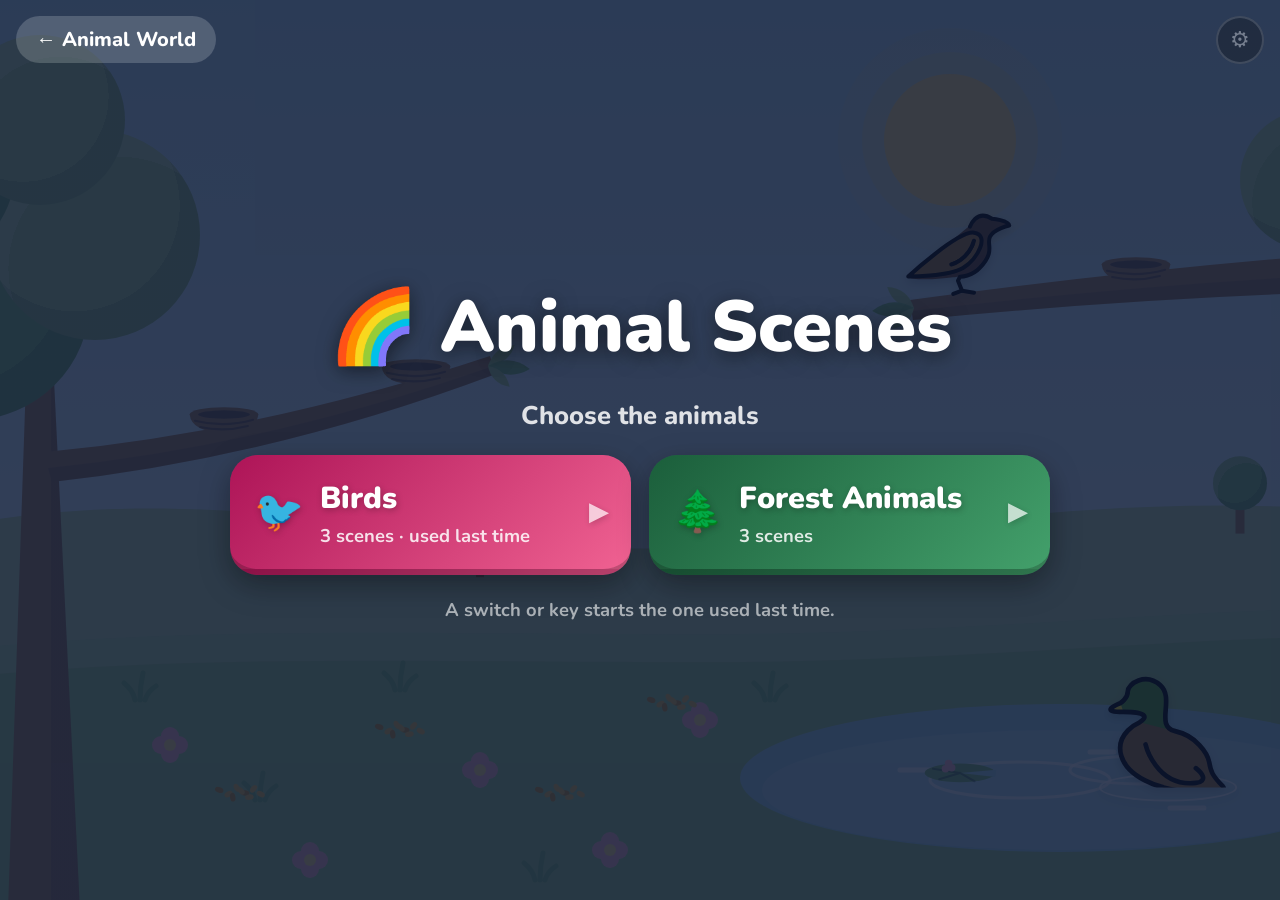
==== commit d68410fe: "Animal Scenes: presets per theme, hold ← to go back, a track for each forest scene Set-up's Presets " ====
--- a/scenes.html
+++ b/scenes.html
@@ -35,6 +35,14 @@
         <button class="start-btn" id="start-btn">Tap to start</button>
         <p>Touch the animals, or press a switch.</p>
     </div>
+</div>
+
+<!-- ══ BACK TO THE CHOICE OF ANIMALS: hold ←, like ⚙, so a passing tap doesn't leave the scene ══ -->
+<div class="corner corner-left" id="back-corner" hidden>
+    <button id="back-btn" class="settings-btn" aria-label="Back to the choice of animals — press and hold">
+        <svg class="hold-ring" viewBox="0 0 36 36" aria-hidden="true"><circle cx="18" cy="18" r="16"/></svg>←
+    </button>
+    <div class="hold-hint" id="back-hint">Hold ← to choose other animals</div>
 </div>
 
 <!-- ══ THE ADULT'S CORNER: hold ⚙ for set-up ══ -->
--- a/scenes/scenes.css
+++ b/scenes/scenes.css
@@ -167,6 +167,11 @@
 .corner .settings-btn { opacity: .45; transition: opacity .2s; }
 .corner .settings-btn:hover, .corner .settings-btn.holding { opacity: 1; }
 .corner .hold-hint { bottom: auto; top: calc(100% + 10px); }
+/* ← back to the choice of animals: the top-left corner, only while a scene is playing,
+   under the start screen and set-up; clear of the switch labels (padded 90px each side) */
+.corner.corner-left { left: 16px; right: auto; z-index: 15; }
+.corner.corner-left[hidden] { display: none; }
+.corner-left .hold-hint { right: auto; left: 0; }
 
 /* ── Scene colours: every shape takes its fill from these, per look ── */
 .f-sky1 { stop-color: var(--sky1); } .f-sky2 { stop-color: var(--sky2); }
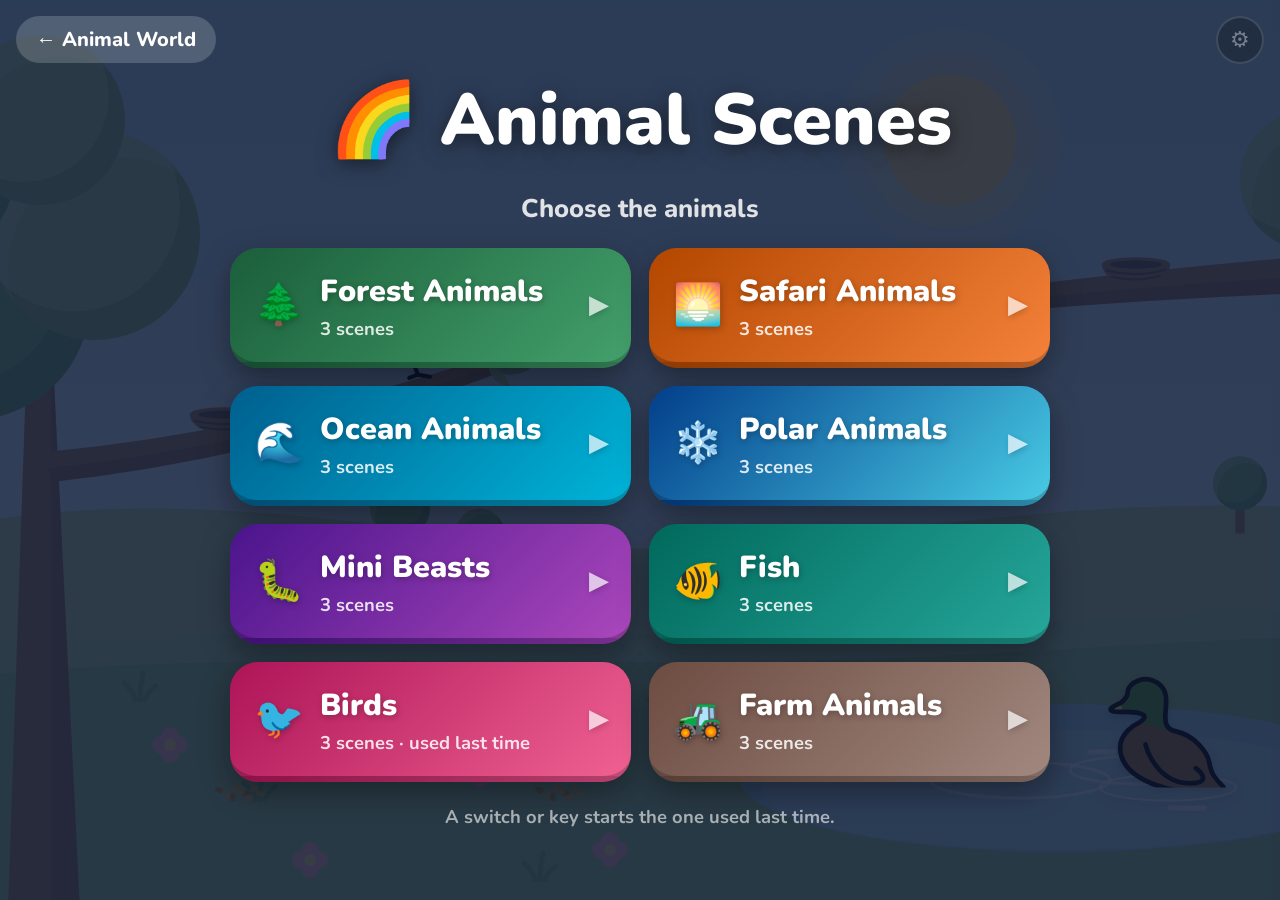
==== commit db620ca5: "Animal Scenes: Safari, Polar, Ocean, Fish and Mini Beasts Every theme now has three scenes. Each sce" ====
--- a/scenes.html
+++ b/scenes.html
@@ -80,6 +80,11 @@
 <script src="shared/switches.js"></script>
 <script src="shared/hold.js"></script>
 <script src="scenes/art.js"></script>
+<script src="scenes/art-safari.js"></script>
+<script src="scenes/art-arctic.js"></script>
+<script src="scenes/art-ocean.js"></script>
+<script src="scenes/art-fish.js"></script>
+<script src="scenes/art-minibeasts.js"></script>
 <script src="scenes/scenes.js"></script>
 <script src="scenes/presets.js"></script>
 <script src="scenes/setup.js"></script>
--- a/scenes/scenes.css
+++ b/scenes/scenes.css
@@ -34,8 +34,14 @@
 .animal .body { display: block; }
 .animal img { display: block; width: 100%; height: auto; pointer-events: none; transform-origin: 50% var(--foot, 86%);
     animation: bob calc(3.4s * var(--pace)) ease-in-out infinite alternate; }
-/* Birds on a branch or the ground breathe rather than bob, so their feet stay put */
-.animal:not(.on-water) img { animation-name: breathe; }
+/* Birds on a branch or the ground breathe rather than bob, so their feet stay put; swimmers bob slowly */
+.animal:not(.on-water):not(.on-swim) img { animation-name: breathe; }
+.animal.on-swim img { animation-duration: calc(4.5s * var(--pace)); }
+/* A spider hangs on its thread, which runs up out of the scene */
+.animal.drop::before { content: ''; position: absolute; left: 50%; bottom: 50%; width: max(1.5px, .12vw); height: 300%;
+    translate: -50% 0; background: var(--thread, rgba(255,255,255,.75)); }
+.look-line .animal.drop::before { background: #1b1b1b; }
+.look-night .animal.drop::before { background: rgba(190,210,255,.5); }
 @keyframes breathe { from { transform: none; } to { transform: scale(1.012, 1.03); } }
 /* Water birds settle into the water: cut off at the waterline (bobbing and calls lift
    them through it), with a ring round them; flying, they're whole */
@@ -49,16 +55,24 @@
 .look-night { --wake: rgba(190,210,255,.5); }
 .look-line  { --wake: rgba(255,255,255,.9); }
 
-/* Animals that hide (pictures that are only a head) peep over a bush or log drawn in
-   front of them: cut off at the line the bush hides (--foot), and sunk below it to come
-   and go (.down), so they rise up from behind it */
+/* Animals that hide (pictures that are only a head) pop up from behind a bush or log,
+   then come forward to sit in front of it (peek() in scenes.js). Behind it (.behind)
+   they're cut off at the line it hides (--foot, the spot) and can sink out of sight
+   (.down); .up lifts them clear of its top; settled, they sit lower, in front. */
 .cover { position: absolute; z-index: 2; width: 15%; aspect-ratio: 2 / 1; translate: -50% -30%; pointer-events: none; }
 .cover svg { display: block; width: 100%; height: 100%; overflow: visible; }
-.animal.on-hide { z-index: 1; clip-path: polygon(-50% -60%, 150% -60%, 150% var(--foot), -50% var(--foot)); }
-.animal.on-hide .body { transition: translate calc(1.2s * var(--pace)) cubic-bezier(.3,.1,.3,1); }
-.animal.on-hide.down .body { translate: 0 105%; }
+.animal.on-hide { z-index: 4; }
+.animal.on-hide.behind { z-index: 1; clip-path: polygon(-50% -60%, 150% -60%, 150% var(--foot), -50% var(--foot)); }
+.animal.on-hide .body { translate: 0 28%; transition: translate calc(.8s * var(--pace)) cubic-bezier(.3,.1,.3,1); }
+.animal.on-hide.up .body { translate: 0 -24%; }
+.animal.on-hide.down .body { translate: 0 110%; }
 .animal.peek.moving { transition: filter var(--fade, 5s) ease-in-out; }
 .animal.peek.moving img { animation-name: breathe; }
+/* Things that grow where they are (coral) swell up from nothing, and shrink away to leave */
+.animal.pop .body { transform-origin: 50% var(--foot); transition: scale calc(.9s * var(--pace)) cubic-bezier(.3,1.3,.5,1); }
+.animal.pop.small .body { scale: 0; }
+.animal.pop.moving { transition: filter var(--fade, 5s) ease-in-out; }
+.animal.pop.moving img { animation-name: breathe; }
 /* Bats hang upside down under the branch, and turn the right way up to fly */
 .animal.hang .body { transition: rotate calc(.8s * var(--pace)) ease-in-out; }
 .animal.hang:not(.moving) .body { rotate: 180deg; }
@@ -77,6 +91,9 @@
 .look-night .p-seed { fill: #8d7a4c; } .look-night .p-seed2 { fill: #74633f; }
 .p-cap { fill: var(--cap); } .p-stalk { fill: #f6efe0; } .p-berry { fill: #d9473f; }
 .look-night .p-stalk { fill: #8e97b5; } .look-night .p-berry { fill: #8a4f78; }
+.p-corn { fill: #f2c64a; } .p-egg { fill: #fbf3e4; }
+.p-straw { fill: none; stroke: #dfbb55; stroke-width: 3.2; stroke-linecap: round; }
+.look-night .p-corn { fill: #8a7a48; } .look-night .p-egg { fill: #a9b1c8; } .look-night .p-straw { stroke: #7d7150; }
 .p-autumn1 { fill: #e58a3c; } .p-autumn2 { fill: #d4553f; } .p-autumn3 { fill: #e6b63e; }
 .look-night .p-autumn1 { fill: #8a6448; } .look-night .p-autumn2 { fill: #7e4a4c; } .look-night .p-autumn3 { fill: #857350; }
 .o { stroke: #1b1b1b; stroke-width: 0; stroke-linejoin: round; }
@@ -160,6 +177,12 @@
 .theme-btn .front-sub { font-size: clamp(.95rem, 2.2vw, 1.15rem); font-weight: 700; opacity: .85; text-shadow: none; }
 .btn-forest { background: linear-gradient(135deg, #1b5e3b, #43a06b); }
 .btn-birds  { background: linear-gradient(135deg, #ad1457, #f06292); }
+.btn-farm   { background: linear-gradient(135deg, #6d4c41, #a1887f); }
+.btn-safari { background: linear-gradient(135deg, #b34700, #f4813a); }
+.btn-ocean  { background: linear-gradient(135deg, #005f8e, #00b4d8); }
+.btn-arctic { background: linear-gradient(135deg, #023e8a, #48cae4); }
+.btn-minibeasts { background: linear-gradient(135deg, #4a148c, #ab47bc); }
+.btn-fish   { background: linear-gradient(135deg, #00695c, #26a69a); }
 
 /* ── The adult's corner: ⚙ (hold to open), dim so it doesn't draw the eye ── */
 /* Above the start screen too, so set-up can be done before starting */
@@ -174,7 +197,7 @@
 .corner-left .hold-hint { right: auto; left: 0; }
 
 /* ── Scene colours: every shape takes its fill from these, per look ── */
-.f-sky1 { stop-color: var(--sky1); } .f-sky2 { stop-color: var(--sky2); }
+.f-sky1 { stop-color: var(--sky1); } .f-sky2 { stop-color: var(--sky2); } .f-deep { fill: var(--sky2); }
 .f-sun { fill: var(--sun); } .f-moon { fill: var(--moon); } .f-cut { fill: var(--sky1); }
 .f-cloud { fill: var(--cloud); } .f-hill { fill: var(--hill); } .f-lawn { fill: var(--lawn); }
 .f-trunk { fill: var(--trunk); } .f-leaf { fill: var(--leaf); } .f-leaf2 { fill: var(--leaf2); }
@@ -200,6 +223,46 @@
 .reflect { opacity: .3; }
 .grass { fill: none; stroke: var(--leaf); stroke-width: 5; stroke-linecap: round; }
 .f-cap { fill: var(--cap); } .f-stalk, .f-dot { fill: var(--cloud); } .f-rock { fill: var(--rock); }
+.f-barn { fill: var(--barn); } .f-hay { fill: var(--hay); } .f-house { fill: var(--house); }
+.f-hay2 { fill: var(--hay); filter: brightness(.9); }
+.vein { fill: none; stroke: var(--shade); stroke-opacity: calc(var(--shade-a) * 1.6); stroke-width: 3; stroke-linecap: round; }
+/* Sea and underwater pieces */
+.wave { fill: none; stroke: var(--cloud); stroke-opacity: .55; stroke-width: 4; stroke-linecap: round; animation: wave calc(8s * var(--pace)) ease-in-out infinite alternate; }
+@keyframes wave { from { translate: -30px 0; } to { translate: 30px 0; } }
+.foam { fill: none; stroke: #fff; stroke-opacity: .85; stroke-width: 10; stroke-linecap: round; stroke-dasharray: 40 18; }
+.look-night .foam { stroke: #b8c8f0; stroke-opacity: .4; }
+.coral { fill: none; stroke-linecap: round; stroke-linejoin: round; } .coral.c1 { stroke: var(--flower); } .coral.c2 { stroke: var(--cap); }
+.coral-ol { fill: none; stroke: #1b1b1b; stroke-linecap: round; stroke-linejoin: round; opacity: 0; transition: opacity var(--fade, 5s); }
+.look-line .coral-ol { opacity: 1; }
+.groove { fill: none; stroke: var(--shade); stroke-opacity: calc(var(--shade-a) * 2); stroke-width: 4; stroke-linecap: round; }
+.tentacle { fill: none; stroke: var(--cap); stroke-linecap: round; }
+.stalk { fill: none; stroke: var(--trunk); stroke-width: 9; stroke-linecap: round; }
+.gravel .g0 { fill: #e2735f; } .gravel .g1 { fill: #6fb7e0; } .gravel .g2 { fill: #f2c64a; } .gravel .g3 { fill: #8fcf8a; }
+.look-night .gravel { opacity: .35; }
+.rise-bubble { fill: rgba(255,255,255,.3); stroke: rgba(255,255,255,.85); stroke-width: 2; animation: bubble-up calc(4.8s * var(--pace)) linear infinite; }
+@keyframes bubble-up { from { translate: 0 0; opacity: 0; } 10% { opacity: 1; } 90% { opacity: 1; } to { translate: 0 -700px; opacity: 0; } }
+.p-bubble { fill: rgba(255,255,255,.35); stroke: #fff !important; stroke-width: 2 !important; } .p-shell { fill: #f6d7c3; }
+.p-foam { fill: none; stroke: #fff; stroke-width: 3; stroke-opacity: .8; } .p-starfish { fill: #f2a65a; }
+.look-night .p-shell { fill: #8e86a8; } .look-night .p-starfish { fill: #8a6a60; } .look-night .p-bubble { stroke: #b8c8f0 !important; }
+.f-soil { fill: var(--soil); } .f-mound { fill: var(--soil); filter: brightness(1.25) saturate(.9); } .f-log { fill: var(--hay); }
+.stem-thick { fill: none; stroke: var(--leaf); stroke-width: 16; stroke-linecap: round; }
+.stem-thin { fill: none; stroke: var(--leaf); stroke-width: 6; stroke-linecap: round; }
+.cane { fill: none; stroke: var(--trunk); stroke-width: 9; stroke-linecap: round; }
+.p-pollen { fill: #f5c542; } .p-drop { fill: rgba(200,235,255,.9); } .p-thread { fill: none; stroke: rgba(255,255,255,.8); stroke-width: 1.5; }
+.p-hole { fill: #3b2a20; fill-opacity: .7; } .p-crumb { fill: var(--soil); }
+.look-night .p-pollen { fill: #8a7a48; } .look-night .p-drop { fill: rgba(150,180,220,.6); }
+.rim { fill: none; stroke: var(--rock); stroke-width: 5; stroke-linecap: round; }
+.look-line .rim { stroke: #1b1b1b; stroke-width: 3; }
+.vine { fill: none; stroke: var(--leaf); stroke-width: 7; stroke-linecap: round; }
+.p-feather { fill: #f4f1ea; } .p-snowball { fill: #ffffff; } .p-floe { fill: #e3f1fa; }
+.look-night .p-feather, .look-night .p-snowball, .look-night .p-floe { fill: #9fb0cf; }
+.p-fruit { fill: #d2694a; } .p-print { fill: var(--shade); fill-opacity: .32; }
+.look-night .p-fruit { fill: #7a4a58; } .look-night .p-print { fill: #000; fill-opacity: .35; }
+.trim { fill: none; stroke: var(--house); stroke-width: 6; stroke-linejoin: round; }
+.straw { fill: none; stroke: var(--shade); stroke-opacity: calc(var(--shade-a) * 1.8); stroke-width: 3; stroke-linecap: round; }
+.twine { fill: none; stroke: var(--barn); stroke-width: 4; opacity: .7; }
+.hedge { fill: none; stroke: var(--leaf); stroke-width: 9; stroke-linecap: round; opacity: .8; }
+.willow { fill: none; stroke: var(--leaf2); stroke-width: 7; stroke-linecap: round; }
 .stick { fill: none; stroke: var(--shade); stroke-opacity: calc(var(--shade-a) * 2.2); stroke-width: 4; stroke-linecap: round; }
 
 /* ── Look changes fade rather than jump (over --fade, the "Look changes" setting) ──
@@ -219,6 +282,10 @@
 @property --flower { syntax: '<color>'; inherits: true; initial-value: #0d1834; }
 @property --cap    { syntax: '<color>'; inherits: true; initial-value: #0d1834; }
 @property --rock   { syntax: '<color>'; inherits: true; initial-value: #0d1834; }
+@property --barn   { syntax: '<color>'; inherits: true; initial-value: #0d1834; }
+@property --hay    { syntax: '<color>'; inherits: true; initial-value: #0d1834; }
+@property --house  { syntax: '<color>'; inherits: true; initial-value: #0d1834; }
+@property --soil   { syntax: '<color>'; inherits: true; initial-value: #0d1834; }
 @property --ring   { syntax: '<color>'; inherits: true; initial-value: transparent; }
 @property --rain     { syntax: '<color>'; inherits: true; initial-value: transparent; }
 @property --mist     { syntax: '<color>'; inherits: true; initial-value: transparent; }
@@ -226,7 +293,7 @@
 @property --storm    { syntax: '<color>'; inherits: true; initial-value: transparent; }
 @property --lean     { syntax: '<angle>'; inherits: true; initial-value: 0deg; }
 .stage {
-    transition-property: --sky1, --sky2, --sun, --moon, --cloud, --hill, --lawn, --trunk, --leaf, --leaf2, --pond, --flower, --cap, --rock, --ring,
+    transition-property: --sky1, --sky2, --sun, --moon, --cloud, --hill, --lawn, --trunk, --leaf, --leaf2, --pond, --flower, --cap, --rock, --barn, --hay, --house, --soil, --ring,
                          --rain, --mist, --overcast, --storm, --lean;
     transition-duration: var(--fade, 5s);
     transition-timing-function: ease-in-out;
@@ -265,6 +332,84 @@
 .scene-forest-clearing.look-soft  { --sky1:#c3e4f3; --sky2:#f2f8ec; --sun:#ffe28f; --moon:#f3efd2; --cloud:#ffffff; --hill:#c4d9b6; --lawn:#b0d58d; --trunk:#a0785a; --leaf:#6fa66b; --leaf2:#95c58a; --pond:#9fd3e6; --flower:#f3b6c8; --cap:#e2735f; --rock:#c0b9ad; --ring:rgba(255,255,255,.7); }
 .scene-forest-clearing.look-line  { --sky1:#92d3f5; --sky2:#d9f1fc; --sun:#fcea2b; --moon:#f3efd2; --cloud:#ffffff; --hill:#b1cc33; --lawn:#8ec63f; --trunk:#a57939; --leaf:#3f8a2a; --leaf2:#5c9e31; --pond:#61b2e4; --flower:#ea5a47; --cap:#ea5a47; --rock:#9b9b9a; --ring:rgba(255,255,255,.85); }
 .scene-forest-clearing.look-night { --sky1:#0d1834; --sky2:#26406d; --sun:#000; --moon:#f3efd2; --cloud:#34477a; --hill:#1b3150; --lawn:#1f3a45; --trunk:#46426a; --leaf:#22455a; --leaf2:#2b5568; --pond:#284e79; --flower:#6d5e96; --cap:#6a4568; --rock:#3a4660; --ring:rgba(190,210,255,.45); }
+
+.scene-farm-farmyard.look-soft  { --sky1:#bfe3f7; --sky2:#f1f8fb; --sun:#ffe28f; --moon:#f3efd2; --cloud:#ffffff; --hill:#c6dcb4; --lawn:#a9d08e; --trunk:#a98561; --leaf:#80b777; --leaf2:#a7cf92; --pond:#9fd3e6; --flower:#f6b9c9; --rock:#e3cf9f; --barn:#d9776a; --hay:#f0d27a; --house:#fbf2df; --ring:rgba(255,255,255,.7); }
+.scene-farm-farmyard.look-line  { --sky1:#92d3f5; --sky2:#d9f1fc; --sun:#fcea2b; --moon:#f3efd2; --cloud:#ffffff; --hill:#b1cc33; --lawn:#8ec63f; --trunk:#a57939; --leaf:#5c9e31; --leaf2:#8ec63f; --pond:#61b2e4; --flower:#ea5a47; --rock:#e2c28c; --barn:#d22f27; --hay:#f1b31c; --house:#ffffff; --ring:rgba(255,255,255,.85); }
+.scene-farm-farmyard.look-night { --sky1:#0d1834; --sky2:#26406d; --sun:#000; --moon:#f3efd2; --cloud:#34477a; --hill:#1b3150; --lawn:#1f3a45; --trunk:#46426a; --leaf:#22455a; --leaf2:#2b5568; --pond:#284e79; --flower:#6d5e96; --rock:#3d4868; --barn:#5a3550; --hay:#5e5a4a; --house:#4a5578; --ring:rgba(190,210,255,.45); }
+
+.scene-farm-fields.look-soft  { --sky1:#b6dff5; --sky2:#f3f9f0; --sun:#ffe28f; --moon:#f3efd2; --cloud:#ffffff; --hill:#bcd9a8; --lawn:#a5d18a; --trunk:#a07a58; --leaf:#78b070; --leaf2:#9fcb88; --pond:#9fd3e6; --flower:#f6d38a; --rock:#d8c49a; --barn:#d9776a; --hay:#efd37e; --house:#fbf2df; --ring:rgba(255,255,255,.7); }
+.scene-farm-fields.look-line  { --sky1:#92d3f5; --sky2:#d9f1fc; --sun:#fcea2b; --moon:#f3efd2; --cloud:#ffffff; --hill:#b1cc33; --lawn:#8ec63f; --trunk:#a57939; --leaf:#3f8a2a; --leaf2:#5c9e31; --pond:#61b2e4; --flower:#f4aa41; --rock:#e2c28c; --barn:#d22f27; --hay:#f1b31c; --house:#ffffff; --ring:rgba(255,255,255,.85); }
+.scene-farm-fields.look-night { --sky1:#0d1834; --sky2:#26406d; --sun:#000; --moon:#f3efd2; --cloud:#34477a; --hill:#1c2f45; --lawn:#1f3a45; --trunk:#46426a; --leaf:#1f4046; --leaf2:#27505a; --pond:#213f66; --flower:#6d5e96; --rock:#3d4868; --barn:#5a3550; --hay:#5e5a4a; --house:#4a5578; --ring:rgba(190,210,255,.45); }
+
+.scene-farm-pond.look-soft  { --sky1:#c3e4f3; --sky2:#f2f8ec; --sun:#ffe28f; --moon:#f3efd2; --cloud:#ffffff; --hill:#c4d9b6; --lawn:#aed58d; --trunk:#a0785a; --leaf:#74ad6c; --leaf2:#9ccb8c; --pond:#95cfe6; --flower:#f3b6c8; --rock:#d8c49a; --barn:#d9776a; --hay:#f0d27a; --house:#fbf2df; --ring:rgba(255,255,255,.7); }
+.scene-farm-pond.look-line  { --sky1:#92d3f5; --sky2:#d9f1fc; --sun:#fcea2b; --moon:#f3efd2; --cloud:#ffffff; --hill:#b1cc33; --lawn:#8ec63f; --trunk:#a57939; --leaf:#3f8a2a; --leaf2:#5c9e31; --pond:#61b2e4; --flower:#ea5a47; --rock:#e2c28c; --barn:#d22f27; --hay:#f1b31c; --house:#ffffff; --ring:rgba(255,255,255,.85); }
+.scene-farm-pond.look-night { --sky1:#0d1834; --sky2:#26406d; --sun:#000; --moon:#f3efd2; --cloud:#34477a; --hill:#1b3150; --lawn:#1f3a45; --trunk:#46426a; --leaf:#22455a; --leaf2:#2b5568; --pond:#284e79; --flower:#6d5e96; --rock:#3d4868; --barn:#5a3550; --hay:#5e5a4a; --house:#4a5578; --ring:rgba(190,210,255,.45); }
+
+.scene-safari-savanna.look-soft  { --sky1:#a9d8ef; --sky2:#fbecc8; --sun:#ffd66e; --moon:#f3efd2; --cloud:#ffffff; --hill:#c9b9a8; --lawn:#e3c77c; --trunk:#8a6a4d; --leaf:#93b060; --leaf2:#b4c774; --pond:#9fcfd8; --flower:#f0a45a; --rock:#c98f66; --hay:#e8c066; --ring:rgba(255,255,255,.7); }
+.scene-safari-savanna.look-line  { --sky1:#92d3f5; --sky2:#fdeaa8; --sun:#fcea2b; --moon:#f3efd2; --cloud:#ffffff; --hill:#b3a594; --lawn:#f1c04c; --trunk:#a57939; --leaf:#5c9e31; --leaf2:#b1cc33; --pond:#61b2e4; --flower:#f4aa41; --rock:#c96a3a; --hay:#e6a722; --ring:rgba(255,255,255,.85); }
+.scene-safari-savanna.look-night { --sky1:#0d1834; --sky2:#3a3d6b; --sun:#000; --moon:#f3efd2; --cloud:#34477a; --hill:#2a2f50; --lawn:#3a3b4e; --trunk:#46426a; --leaf:#26434a; --leaf2:#2f4f55; --pond:#284e79; --flower:#6d5e96; --rock:#4a3d58; --hay:#4c4a52; --ring:rgba(190,210,255,.45); }
+
+.scene-safari-waterhole.look-soft  { --sky1:#b2dcf2; --sky2:#faeed2; --sun:#ffd66e; --moon:#f3efd2; --cloud:#ffffff; --hill:#cdbfa6; --lawn:#dcc682; --trunk:#8f6f52; --leaf:#88ad63; --leaf2:#a9c377; --pond:#93c9d6; --flower:#f0a45a; --rock:#b99472; --hay:#e8c066; --ring:rgba(255,255,255,.7); }
+.scene-safari-waterhole.look-line  { --sky1:#92d3f5; --sky2:#fdeaa8; --sun:#fcea2b; --moon:#f3efd2; --cloud:#ffffff; --hill:#b3a594; --lawn:#f1c04c; --trunk:#a57939; --leaf:#5c9e31; --leaf2:#b1cc33; --pond:#61b2e4; --flower:#f4aa41; --rock:#a1683d; --hay:#e6a722; --ring:rgba(255,255,255,.85); }
+.scene-safari-waterhole.look-night { --sky1:#0d1834; --sky2:#3a3d6b; --sun:#000; --moon:#f3efd2; --cloud:#34477a; --hill:#2a2f50; --lawn:#3a3b4e; --trunk:#46426a; --leaf:#26434a; --leaf2:#2f4f55; --pond:#284e79; --flower:#6d5e96; --rock:#433a50; --hay:#4c4a52; --ring:rgba(190,210,255,.45); }
+
+.scene-safari-jungle.look-soft  { --sky1:#bfe6d2; --sky2:#e6f4dc; --sun:#fff0b0; --moon:#f3efd2; --cloud:#ffffff; --hill:#a9cfa4; --lawn:#7fae68; --trunk:#7d6048; --leaf:#4f9a5a; --leaf2:#78b86f; --pond:#8fc8c8; --flower:#f28c9c; --rock:#9a8f80; --ring:rgba(255,255,255,.7); }
+.scene-safari-jungle.look-line  { --sky1:#a6e0c0; --sky2:#e3f4dc; --sun:#fcea2b; --moon:#f3efd2; --cloud:#ffffff; --hill:#8ec63f; --lawn:#5c9e31; --trunk:#a57939; --leaf:#3f8a2a; --leaf2:#8ec63f; --pond:#61b2e4; --flower:#ea5a47; --rock:#9b9b9a; --ring:rgba(255,255,255,.85); }
+.scene-safari-jungle.look-night { --sky1:#081a1e; --sky2:#12302e; --sun:#000; --moon:#f3efd2; --cloud:#2c3f5a; --hill:#15302c; --lawn:#17302a; --trunk:#3e3a5e; --leaf:#173a33; --leaf2:#1f4a40; --pond:#1f4460; --flower:#5c5690; --rock:#343c50; --ring:rgba(190,210,255,.45); }
+
+/* Polar: --lawn is snow and --rock is ice; snowfall keeps the snow white (not the green-white of a lawn) */
+.scene-arctic-ice.look-soft  { --sky1:#b8daf0; --sky2:#eef6fb; --sun:#ffeab0; --moon:#f3efd2; --cloud:#ffffff; --hill:#c9d9e8; --lawn:#f2f7fb; --trunk:#7d6a5c; --leaf:#4f7f6a; --leaf2:#6f9a84; --pond:#7fb6d6; --flower:#c9a0dc; --rock:#cde5f3; --ring:rgba(255,255,255,.7); }
+.scene-arctic-ice.look-line  { --sky1:#92d3f5; --sky2:#e3f4fc; --sun:#fcea2b; --moon:#f3efd2; --cloud:#ffffff; --hill:#b7c9d8; --lawn:#ffffff; --trunk:#a57939; --leaf:#3f8a2a; --leaf2:#5c9e31; --pond:#61b2e4; --flower:#b399c8; --rock:#bde3f7; --ring:rgba(255,255,255,.85); }
+.scene-arctic-ice.look-night { --sky1:#0a1430; --sky2:#1d3563; --sun:#000; --moon:#f3efd2; --cloud:#2e4170; --hill:#2c3d62; --lawn:#50648c; --trunk:#46426a; --leaf:#1f3d4a; --leaf2:#27505a; --pond:#1b355c; --flower:#6d5e96; --rock:#5d77a3; --ring:rgba(190,210,255,.45); }
+
+.scene-arctic-forest.look-soft  { --sky1:#c3dcee; --sky2:#f0f5f9; --sun:#ffeab0; --moon:#f3efd2; --cloud:#ffffff; --hill:#d8e4ee; --lawn:#f3f7fa; --trunk:#7d6352; --leaf:#46705f; --leaf2:#6a927f; --pond:#8fbfd8; --flower:#c9a0dc; --rock:#d4e6f1; --ring:rgba(255,255,255,.7); }
+.scene-arctic-forest.look-line  { --sky1:#a6d8f2; --sky2:#e8f4fb; --sun:#fcea2b; --moon:#f3efd2; --cloud:#ffffff; --hill:#c9d6e2; --lawn:#ffffff; --trunk:#a57939; --leaf:#2f7a3a; --leaf2:#5c9e31; --pond:#61b2e4; --flower:#b399c8; --rock:#bde3f7; --ring:rgba(255,255,255,.85); }
+.scene-arctic-forest.look-night { --sky1:#0a1430; --sky2:#1d3563; --sun:#000; --moon:#f3efd2; --cloud:#2e4170; --hill:#2c3d62; --lawn:#50648c; --trunk:#46426a; --leaf:#1b3a3f; --leaf2:#244a50; --pond:#1b355c; --flower:#6d5e96; --rock:#5d77a3; --ring:rgba(190,210,255,.45); }
+
+.scene-arctic-tundra.look-soft  { --sky1:#bcd6ee; --sky2:#f3eef2; --sun:#ffe0a8; --moon:#f3efd2; --cloud:#ffffff; --hill:#cfd9e6; --lawn:#f1f5f9; --trunk:#7d6a5c; --leaf:#8a9a78; --leaf2:#a7b394; --pond:#6fa6c9; --flower:#c9a0dc; --rock:#c9dcea; --ring:rgba(255,255,255,.7); }
+.scene-arctic-tundra.look-line  { --sky1:#92d3f5; --sky2:#f1e6f2; --sun:#fcea2b; --moon:#f3efd2; --cloud:#ffffff; --hill:#b7c9d8; --lawn:#ffffff; --trunk:#a57939; --leaf:#6a8a3a; --leaf2:#b1cc33; --pond:#61b2e4; --flower:#b399c8; --rock:#bde3f7; --ring:rgba(255,255,255,.85); }
+.scene-arctic-tundra.look-night { --sky1:#081028; --sky2:#1a2d58; --sun:#000; --moon:#f3efd2; --cloud:#2e4170; --hill:#2c3d62; --lawn:#4b5f88; --trunk:#46426a; --leaf:#3a4a5a; --leaf2:#46566a; --pond:#1b355c; --flower:#6d5e96; --rock:#5a739e; --ring:rgba(190,210,255,.45); }
+.stage.scene-arctic.wx-snow:is(.wx-s2, .wx-s3, .wx-s4, .wx-s5):not(.look-night) { --lawn: #f6f9fc; --hill: #e8eff6; }
+.stage.scene-arctic.wx-snow:is(.wx-s2, .wx-s3, .wx-s4, .wx-s5).look-night { --lawn: #5a6e96; --hill: #3a4c72; }
+
+/* Ocean. Underwater: --sky1 is the water near the surface and --sky2 the deep, --lawn the sand,
+   --flower and --cap the corals, --leaf and --leaf2 the weed, --ray the light */
+.scene-ocean-shore.look-soft  { --sky1:#a9dcf4; --sky2:#eef8fb; --sun:#ffe28f; --moon:#f3efd2; --cloud:#ffffff; --hill:#9fbfa8; --lawn:#f1dfae; --trunk:#9a7a5a; --leaf:#6fa66b; --leaf2:#8fbf84; --pond:#6fbbe0; --flower:#e8735f; --cap:#f28c9c; --rock:#9aa3ab; --ring:rgba(255,255,255,.7); }
+.scene-ocean-shore.look-line  { --sky1:#92d3f5; --sky2:#d9f1fc; --sun:#fcea2b; --moon:#f3efd2; --cloud:#ffffff; --hill:#5c9e31; --lawn:#f7d77c; --trunk:#a57939; --leaf:#5c9e31; --leaf2:#8ec63f; --pond:#3fa2e0; --flower:#ea5a47; --cap:#e67a94; --rock:#9b9b9a; --ring:rgba(255,255,255,.85); }
+.scene-ocean-shore.look-night { --sky1:#0d1834; --sky2:#26406d; --sun:#000; --moon:#f3efd2; --cloud:#34477a; --hill:#1b3150; --lawn:#4a4c66; --trunk:#46426a; --leaf:#22455a; --leaf2:#2b5568; --pond:#1c3a66; --flower:#6d4a6a; --cap:#6d5e96; --rock:#3a4660; --ring:rgba(190,210,255,.45); }
+
+.scene-ocean-reef.look-soft  { --sky1:#86d4ee; --sky2:#2a86be; --sun:#fff4c0; --moon:#f3efd2; --cloud:#e8fbff; --hill:#3f8fbd; --lawn:#f0dca8; --trunk:#6b8a6a; --leaf:#3fa06e; --leaf2:#72c48c; --pond:#5bb4de; --flower:#ff8a72; --cap:#f59ac0; --rock:#8fa3b8; --ring:rgba(255,255,255,.6); --ray:rgba(255,252,220,.22); }
+.scene-ocean-reef.look-line  { --sky1:#7fd6f7; --sky2:#1f7fc4; --sun:#fcea2b; --moon:#f3efd2; --cloud:#ffffff; --hill:#2f86c4; --lawn:#f7d77c; --trunk:#5c9e31; --leaf:#3f8a2a; --leaf2:#8ec63f; --pond:#61b2e4; --flower:#ea5a47; --cap:#e67a94; --rock:#9b9b9a; --ring:rgba(255,255,255,.85); --ray:rgba(255,250,200,.25); }
+.scene-ocean-reef.look-night { --sky1:#0e2a4a; --sky2:#050d22; --sun:#000; --moon:#f3efd2; --cloud:#3a5a8a; --hill:#0f2744; --lawn:#3a4058; --trunk:#2c4a4a; --leaf:#1a4a44; --leaf2:#23584e; --pond:#15345a; --flower:#7a4a6a; --cap:#6a4a8a; --rock:#2e3c58; --ring:rgba(190,210,255,.35); --ray:transparent; }
+
+.scene-ocean-kelp.look-soft  { --sky1:#7ec8d8; --sky2:#1f5f86; --sun:#fff4c0; --moon:#f3efd2; --cloud:#e0f7f5; --hill:#3a7f96; --lawn:#d9c79a; --trunk:#6a7a3a; --leaf:#5a8a3a; --leaf2:#86a84a; --pond:#5aa8c0; --flower:#e8735f; --cap:#f28c9c; --rock:#7a8a98; --ring:rgba(255,255,255,.6); --ray:rgba(255,252,220,.2); }
+.scene-ocean-kelp.look-line  { --sky1:#7fd0e0; --sky2:#1a6a9a; --sun:#fcea2b; --moon:#f3efd2; --cloud:#ffffff; --hill:#2f86a4; --lawn:#e2c28c; --trunk:#6a8a2a; --leaf:#5c9e31; --leaf2:#b1cc33; --pond:#61b2e4; --flower:#ea5a47; --cap:#e67a94; --rock:#9b9b9a; --ring:rgba(255,255,255,.85); --ray:rgba(255,250,200,.25); }
+.scene-ocean-kelp.look-night { --sky1:#0c2638; --sky2:#040a18; --sun:#000; --moon:#f3efd2; --cloud:#34566a; --hill:#0f2a38; --lawn:#34384a; --trunk:#2a3a2a; --leaf:#1c3a2c; --leaf2:#264a34; --pond:#12304a; --flower:#6d4a6a; --cap:#6a4a8a; --rock:#2c3a50; --ring:rgba(190,210,255,.35); --ray:transparent; }
+
+.scene-fish-reef.look-soft  { --sky1:#8ad8f0; --sky2:#2f8cc4; --sun:#fff4c0; --moon:#f3efd2; --cloud:#e8fbff; --hill:#4494c2; --lawn:#f2dfae; --trunk:#6b8a6a; --leaf:#3fa06e; --leaf2:#72c48c; --pond:#5bb4de; --flower:#ffa072; --cap:#f7a6c8; --rock:#93a8bc; --ring:rgba(255,255,255,.6); --ray:rgba(255,252,220,.22); }
+.scene-fish-reef.look-line  { --sky1:#7fd6f7; --sky2:#1f7fc4; --sun:#fcea2b; --moon:#f3efd2; --cloud:#ffffff; --hill:#2f86c4; --lawn:#f7d77c; --trunk:#5c9e31; --leaf:#3f8a2a; --leaf2:#8ec63f; --pond:#61b2e4; --flower:#f4aa41; --cap:#e67a94; --rock:#9b9b9a; --ring:rgba(255,255,255,.85); --ray:rgba(255,250,200,.25); }
+.scene-fish-reef.look-night { --sky1:#0e2a4a; --sky2:#050d22; --sun:#000; --moon:#f3efd2; --cloud:#3a5a8a; --hill:#0f2744; --lawn:#3a4058; --trunk:#2c4a4a; --leaf:#1a4a44; --leaf2:#23584e; --pond:#15345a; --flower:#7a5a4a; --cap:#6a4a8a; --rock:#2e3c58; --ring:rgba(190,210,255,.35); --ray:transparent; }
+
+.scene-fish-tank.look-soft  { --sky1:#a8e4ea; --sky2:#5fb8cc; --sun:#ffd76a; --moon:#f3efd2; --cloud:#f0fdff; --hill:#6fbccc; --lawn:#e9e2cf; --trunk:#9a6a44; --leaf:#4fae6a; --leaf2:#86cf7a; --pond:#7fc8d8; --flower:#e8735f; --cap:#f28c9c; --rock:#b7bfc9; --ring:rgba(255,255,255,.6); --ray:rgba(255,255,255,.2); }
+.scene-fish-tank.look-line  { --sky1:#9fe6f0; --sky2:#3fb0d0; --sun:#fcea2b; --moon:#f3efd2; --cloud:#ffffff; --hill:#3fb0d0; --lawn:#f0e6c8; --trunk:#a57939; --leaf:#3f8a2a; --leaf2:#8ec63f; --pond:#61b2e4; --flower:#ea5a47; --cap:#e67a94; --rock:#c0c0c0; --ring:rgba(255,255,255,.85); --ray:rgba(255,255,255,.25); }
+.scene-fish-tank.look-night { --sky1:#0f2c3e; --sky2:#081826; --sun:#6a5a30; --moon:#f3efd2; --cloud:#3a5a6a; --hill:#123040; --lawn:#34384a; --trunk:#3e3448; --leaf:#1a4a44; --leaf2:#23584e; --pond:#15345a; --flower:#6d4a6a; --cap:#6a4a8a; --rock:#3a4658; --ring:rgba(190,210,255,.35); --ray:transparent; }
+
+.scene-fish-river.look-soft  { --sky1:#a9d8c8; --sky2:#3f7f78; --sun:#fff4c0; --moon:#f3efd2; --cloud:#e8fbf5; --hill:#5a8f82; --lawn:#c9b58a; --trunk:#6e5640; --leaf:#4f8f4a; --leaf2:#7fb06a; --pond:#6fa8a0; --flower:#e8a060; --cap:#d98a8a; --rock:#9a9488; --ring:rgba(255,255,255,.6); --ray:rgba(255,252,220,.2); }
+.scene-fish-river.look-line  { --sky1:#a6e0c8; --sky2:#2f8a7a; --sun:#fcea2b; --moon:#f3efd2; --cloud:#ffffff; --hill:#3f9a7a; --lawn:#d9bf7c; --trunk:#a57939; --leaf:#3f8a2a; --leaf2:#8ec63f; --pond:#61b2a4; --flower:#f4aa41; --cap:#e67a94; --rock:#9b9b9a; --ring:rgba(255,255,255,.85); --ray:rgba(255,250,200,.25); }
+.scene-fish-river.look-night { --sky1:#0e2a2a; --sky2:#051414; --sun:#000; --moon:#f3efd2; --cloud:#34566a; --hill:#0f2a28; --lawn:#34383a; --trunk:#2a2a3a; --leaf:#1c3a2c; --leaf2:#264a34; --pond:#12303a; --flower:#6d4a4a; --cap:#6a4a6a; --rock:#2c3a40; --ring:rgba(190,210,255,.35); --ray:transparent; }
+
+/* Mini beasts: close up; --soil is the earth, --hay the cut wood of the logs */
+.scene-minibeasts-flowers.look-soft  { --sky1:#b6e0f5; --sky2:#f0f8ee; --sun:#ffd65a; --moon:#f3efd2; --cloud:#ffffff; --hill:#bfdcae; --lawn:#9fd07f; --trunk:#8a5a3a; --leaf:#5fae5a; --leaf2:#86c47a; --pond:#9fd3e6; --flower:#f07a8a; --cap:#b58ae0; --rock:#b7b0a6; --soil:#9a6e4c; --hay:#e8c98a; --ring:rgba(255,255,255,.7); }
+.scene-minibeasts-flowers.look-line  { --sky1:#92d3f5; --sky2:#e8f6dc; --sun:#fcea2b; --moon:#f3efd2; --cloud:#ffffff; --hill:#b1cc33; --lawn:#8ec63f; --trunk:#a57939; --leaf:#3f8a2a; --leaf2:#5c9e31; --pond:#61b2e4; --flower:#ea5a47; --cap:#b399c8; --rock:#9b9b9a; --soil:#a57939; --hay:#f1d08a; --ring:rgba(255,255,255,.85); }
+.scene-minibeasts-flowers.look-night { --sky1:#0d1834; --sky2:#26406d; --sun:#6a6030; --moon:#f3efd2; --cloud:#5a6a9a; --hill:#1b3150; --lawn:#1f3a45; --trunk:#46426a; --leaf:#22455a; --leaf2:#2b5568; --pond:#284e79; --flower:#6d4a6a; --cap:#5c5690; --rock:#3a4660; --soil:#3a3448; --hay:#5a5448; --ring:rgba(190,210,255,.45); }
+
+.scene-minibeasts-logs.look-soft  { --sky1:#cfe6d6; --sky2:#eef4e6; --sun:#ffe9a8; --moon:#f3efd2; --cloud:#ffffff; --hill:#b8ceb0; --lawn:#8fb57a; --trunk:#6b4a33; --leaf:#4f8f5a; --leaf2:#72a86a; --pond:#9fd0dd; --flower:#c878c8; --cap:#e2735f; --rock:#a9a39a; --soil:#a4845f; --hay:#e3c692; --ring:rgba(255,255,255,.7); }
+.scene-minibeasts-logs.look-line  { --sky1:#b8e3c4; --sky2:#e3f4dc; --sun:#fcea2b; --moon:#f3efd2; --cloud:#ffffff; --hill:#8ec63f; --lawn:#5c9e31; --trunk:#8a5a2a; --leaf:#3f8a2a; --leaf2:#5c9e31; --pond:#61b2e4; --flower:#b35ab3; --cap:#ea5a47; --rock:#9b9b9a; --soil:#c29a5a; --hay:#f1d08a; --ring:rgba(255,255,255,.85); }
+.scene-minibeasts-logs.look-night { --sky1:#0b1a2a; --sky2:#1d3440; --sun:#000; --moon:#f3efd2; --cloud:#2c3f5a; --hill:#1a2e33; --lawn:#1c3230; --trunk:#3e3a5e; --leaf:#1e3d3c; --leaf2:#26494a; --pond:#264a6e; --flower:#5c4a70; --cap:#6a4568; --rock:#39445c; --soil:#2e2a3a; --hay:#4e4a48; --ring:rgba(190,210,255,.45); }
+
+.scene-minibeasts-veg.look-soft  { --sky1:#b9e0f4; --sky2:#f3f8ec; --sun:#ffe28f; --moon:#f3efd2; --cloud:#ffffff; --hill:#c4d9b6; --lawn:#a8d08a; --trunk:#b08a62; --leaf:#5aa86a; --leaf2:#9ccf8a; --pond:#7fb8d8; --flower:#e8574f; --cap:#f3b6c8; --rock:#b7b0a6; --soil:#8f6446; --hay:#e8c98a; --ring:rgba(255,255,255,.7); }
+.scene-minibeasts-veg.look-line  { --sky1:#92d3f5; --sky2:#e8f6dc; --sun:#fcea2b; --moon:#f3efd2; --cloud:#ffffff; --hill:#b1cc33; --lawn:#8ec63f; --trunk:#a57939; --leaf:#3f8a2a; --leaf2:#8ec63f; --pond:#61b2e4; --flower:#ea5a47; --cap:#e67a94; --rock:#9b9b9a; --soil:#a57939; --hay:#f1d08a; --ring:rgba(255,255,255,.85); }
+.scene-minibeasts-veg.look-night { --sky1:#0d1834; --sky2:#26406d; --sun:#000; --moon:#f3efd2; --cloud:#34477a; --hill:#1b3150; --lawn:#1f3a45; --trunk:#46426a; --leaf:#22455a; --leaf2:#2b5568; --pond:#284e79; --flower:#6d4a6a; --cap:#6d5e96; --rock:#3a4660; --soil:#3a3448; --hay:#5a5448; --ring:rgba(190,210,255,.45); }
 
 /* A scene change fades through this veil */
 .veil { position: fixed; inset: 0; z-index: 4; background: #0d1834; opacity: 0; pointer-events: none; transition: opacity .9s ease-in-out; }
@@ -350,6 +495,19 @@
     animation: waver calc(var(--w) * var(--pace)) ease-in-out infinite alternate, spin calc(var(--r) * var(--pace)) linear infinite; }
 .look-line .snow b { background-image: url("data:image/svg+xml,%3Csvg xmlns='http://www.w3.org/2000/svg' viewBox='-50 -50 100 100' fill='none' stroke-linecap='round' stroke-linejoin='round'%3E%3Cg stroke='%231b1b1b' stroke-width='10'%3E%3Cpath transform='rotate%280%29' d='M0 0V-44M0-16l-11-11M0-16l11-11M0-31l-8-8M0-31l8-8'/%3E%3Cpath transform='rotate%2860%29' d='M0 0V-44M0-16l-11-11M0-16l11-11M0-31l-8-8M0-31l8-8'/%3E%3Cpath transform='rotate%28120%29' d='M0 0V-44M0-16l-11-11M0-16l11-11M0-31l-8-8M0-31l8-8'/%3E%3Cpath transform='rotate%28180%29' d='M0 0V-44M0-16l-11-11M0-16l11-11M0-31l-8-8M0-31l8-8'/%3E%3Cpath transform='rotate%28240%29' d='M0 0V-44M0-16l-11-11M0-16l11-11M0-31l-8-8M0-31l8-8'/%3E%3Cpath transform='rotate%28300%29' d='M0 0V-44M0-16l-11-11M0-16l11-11M0-31l-8-8M0-31l8-8'/%3E%3C/g%3E%3Cg stroke='white' stroke-width='5'%3E%3Cpath transform='rotate%280%29' d='M0 0V-44M0-16l-11-11M0-16l11-11M0-31l-8-8M0-31l8-8'/%3E%3Cpath transform='rotate%2860%29' d='M0 0V-44M0-16l-11-11M0-16l11-11M0-31l-8-8M0-31l8-8'/%3E%3Cpath transform='rotate%28120%29' d='M0 0V-44M0-16l-11-11M0-16l11-11M0-31l-8-8M0-31l8-8'/%3E%3Cpath transform='rotate%28180%29' d='M0 0V-44M0-16l-11-11M0-16l11-11M0-31l-8-8M0-31l8-8'/%3E%3Cpath transform='rotate%28240%29' d='M0 0V-44M0-16l-11-11M0-16l11-11M0-31l-8-8M0-31l8-8'/%3E%3Cpath transform='rotate%28300%29' d='M0 0V-44M0-16l-11-11M0-16l11-11M0-31l-8-8M0-31l8-8'/%3E%3C/g%3E%3C/svg%3E"); }
 .snow .d0 b { opacity: .6; }
+/* Falling leaves: the snow's drift and turn, with autumn leaves, and no slant */
+.st3 .snow.fall, .st4 .snow.fall, .st5 .snow.fall { rotate: 0deg; }
+.snow.fall b { height: calc(var(--s) * .6); border-radius: 0 100% 0 100%; background: #e58a3c; border: 0 solid #1b1b1b; }
+.snow.fall b.c1 { background: #d4553f; } .snow.fall b.c2 { background: #e6b63e; } .snow.fall b.c3 { background: #b8743a; }
+.look-line .snow.fall b { background-image: none; border-width: 2px; }
+.look-night .snow.fall b { filter: brightness(.55) saturate(.7); }
+.snow.fall .d0 b, .snow.fall .d1 b { opacity: 1; }
+/* …and the trees turn golden, then orange */
+.stage.wx-leaves.wx-s3:not(.look-night) { --leaf: #a7b35a; --leaf2: #c7c46e; }
+.stage.wx-leaves.wx-s4:not(.look-night) { --leaf: #c49a45; --leaf2: #d9b75a; }
+.stage.wx-leaves.wx-s5:not(.look-night) { --leaf: #d0803a; --leaf2: #e0a049; --lawn: #b9b877; }
+.stage.wx-leaves.wx-s4.look-night { --leaf: #3e4a3a; --leaf2: #4d5540; }
+.stage.wx-leaves.wx-s5.look-night { --leaf: #4d4436; --leaf2: #5a4f3c; }
 .snow .d1 b { opacity: .85; }
 @keyframes waver { from { transform: translateX(calc(var(--x) * -1)); } to { transform: translateX(var(--x)); } }
 @keyframes spin { to { rotate: 360deg; } }
@@ -367,6 +525,44 @@
    strength 3, white gust streaks too. Trees and reeds lean further at each step. */
 .wx-wind.wx-s1 { --lean: 1.5deg; } .wx-wind.wx-s2 { --lean: 3deg; } .wx-wind.wx-s3 { --lean: 4.5deg; }
 .wx-wind.wx-s4 { --lean: 6.5deg; } .wx-wind.wx-s5 { --lean: 8.5deg; }
+.wx-dust.wx-s1, .wx-current.wx-s1 { --lean: 1.5deg; } .wx-dust.wx-s2, .wx-current.wx-s2 { --lean: 3deg; } .wx-dust.wx-s3, .wx-current.wx-s3 { --lean: 4.5deg; }
+.wx-dust.wx-s4, .wx-current.wx-s4 { --lean: 6.5deg; } .wx-dust.wx-s5, .wx-current.wx-s5 { --lean: 8.5deg; }
+/* Dusty wind: sand specks and a warm haze; a current underwater: pale specks drifting past */
+.leaves.dust b, .leaves.drift b { width: .55vw; aspect-ratio: 1; border-radius: 50%; animation-name: none; }
+.leaves.dust b { background: rgba(214,170,100,.8); } .leaves.drift b { background: rgba(255,255,255,.55); }
+.haze.dusty { background: linear-gradient(transparent 20%, rgba(226,184,120,.45) 130%); }
+.haze.dusty.high { background: rgba(230,196,140,.25); }
+.look-night .leaves.dust b { background: rgba(150,130,110,.6); } .look-night .haze.dusty { background: linear-gradient(transparent, rgba(90,80,70,.4)); }
+.wx-current .gusts b, .wx-dust .gusts b { opacity: .5; }
+/* Bubbles: the snow's drift, rising (no slant), as see-through rings with a shine */
+.st3 .snow.rise, .st4 .snow.rise, .st5 .snow.rise { rotate: 0deg; }
+.snow.rise i { animation-direction: reverse; }
+.snow.rise b { border-radius: 50%; background: radial-gradient(circle at 34% 30%, rgba(255,255,255,.85) 0 14%, rgba(255,255,255,.12) 38%, rgba(255,255,255,.05) 70%);
+    border: max(1.5px, .12vw) solid rgba(255,255,255,.75); animation: waver calc(var(--w) * var(--pace)) ease-in-out infinite alternate; }
+.look-line .snow.rise b { background-image: radial-gradient(circle at 34% 30%, #fff 0 14%, rgba(255,255,255,.2) 40%); border-color: #1b1b1b; }
+.look-night .snow.rise b { border-color: rgba(190,210,255,.5); }
+/* Sunbeams: soft slanting light from the surface, shimmering slowly */
+.beams p, .glow p { position: absolute; inset: 0; margin: 0; }
+.beams i { position: absolute; top: -10%; width: var(--w); height: 90%; rotate: var(--r); transform-origin: 50% 0;
+    background: linear-gradient(rgba(255,252,220,.45), transparent); filter: blur(6px);
+    animation: shimmer calc(var(--d) * var(--pace)) ease-in-out infinite alternate; }
+.look-night .beams i { background: linear-gradient(rgba(180,200,255,.2), transparent); }
+@keyframes shimmer { from { opacity: .35; } to { opacity: 1; } }
+/* Glow: tiny lights twinkling slowly (never flashing) */
+.glow i { position: absolute; width: var(--s); aspect-ratio: 1; border-radius: 50%; background: #d9fff6;
+    box-shadow: 0 0 calc(var(--s) * 2) calc(var(--s) * .6) rgba(120,255,220,.55);
+    animation: twinkle calc(var(--d) * var(--pace)) ease-in-out infinite alternate; }
+/* Northern lights: a darker sky, and ribbons of light rippling slowly; they fade out
+   towards the horizon, like the lightning */
+.dusk { position: absolute; inset: 0; background: linear-gradient(rgba(10,20,50,.55), transparent 65%); }
+.look-night .dusk { background: linear-gradient(rgba(0,0,10,.3), transparent 65%); }
+.aurora { position: absolute; inset: 0; -webkit-mask-image: linear-gradient(#000 30%, transparent 70%); mask-image: linear-gradient(#000 30%, transparent 70%); }
+.aurora i { position: absolute; left: -20%; width: 140%; border-radius: 50%; filter: blur(18px); opacity: .75;
+    animation: ripple-sky calc(var(--d) * var(--pace)) ease-in-out infinite alternate; }
+.aurora .a0 { background: radial-gradient(ellipse at 50% 60%, rgba(90,255,170,.8), rgba(90,255,170,0) 65%); }
+.aurora .a1 { background: radial-gradient(ellipse at 50% 60%, rgba(120,230,255,.7), rgba(120,230,255,0) 65%); }
+.aurora .a2 { background: radial-gradient(ellipse at 50% 60%, rgba(230,130,255,.6), rgba(230,130,255,0) 65%); }
+@keyframes ripple-sky { from { transform: translateX(-8%) skewX(-12deg) scaleY(.8); } to { transform: translateX(8%) skewX(12deg) scaleY(1.15); } }
 .leaves i, .gusts i { left: 0; width: 100%; height: 0; animation: blow calc(var(--d) * var(--pace)) linear infinite; }
 @keyframes blow { from { transform: translateX(-12%); } to { transform: translateX(106%); } }
 .leaves b { left: 0; width: 2.2vw; aspect-ratio: 5 / 3; border-radius: 0 100% 0 100%; border: 0 solid #1b1b1b;
@@ -435,6 +631,7 @@
     .animal.moving, .animal .body { transition-duration: .01s !important; }
     /* Weather that only makes sense moving is left out; the sky, mist, rainbow and snowy ground stay */
     .rain, .snow, .leaves, .gusts, .splash, .bolt, .blowing { display: none !important; }
+    .aurora i, .beams i, .glow i { animation: none !important; }
 }
 
 /* ── Set-up: the adult's full screen, over the scene ── */
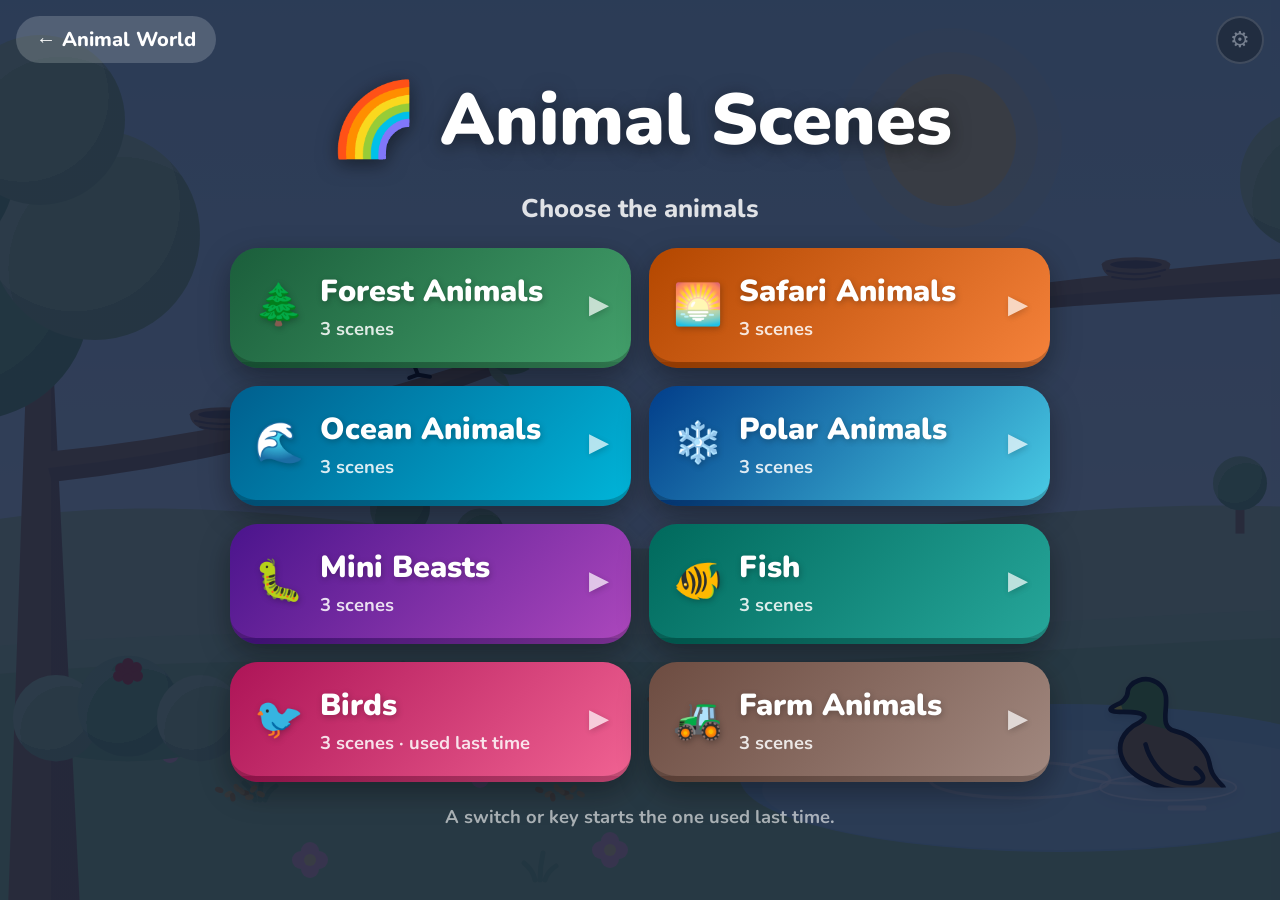
==== commit a7407f7d: "The adult's buttons open on a tap, not a two-second hold The owner asked for no holds anywhere. The " ====
--- a/scenes.html
+++ b/scenes.html
@@ -37,20 +37,14 @@
     </div>
 </div>
 
-<!-- ══ BACK TO THE CHOICE OF ANIMALS: hold ←, like ⚙, so a passing tap doesn't leave the scene ══ -->
+<!-- ══ BACK TO THE CHOICE OF ANIMALS: tap ←; dim and cornered, like ⚙ ══ -->
 <div class="corner corner-left" id="back-corner" hidden>
-    <button id="back-btn" class="settings-btn" aria-label="Back to the choice of animals — press and hold">
-        <svg class="hold-ring" viewBox="0 0 36 36" aria-hidden="true"><circle cx="18" cy="18" r="16"/></svg>←
-    </button>
-    <div class="hold-hint" id="back-hint">Hold ← to choose other animals</div>
+    <button id="back-btn" class="settings-btn" aria-label="Back to the choice of animals">←</button>
 </div>
 
-<!-- ══ THE ADULT'S CORNER: hold ⚙ for set-up ══ -->
+<!-- ══ THE ADULT'S CORNER: tap ⚙ for set-up ══ -->
 <div class="corner">
-    <button id="settings-btn" class="settings-btn" aria-label="Set-up — press and hold">
-        <svg class="hold-ring" viewBox="0 0 36 36" aria-hidden="true"><circle cx="18" cy="18" r="16"/></svg>⚙
-    </button>
-    <div class="hold-hint" id="hold-hint">Hold ⚙ for set-up</div>
+    <button id="settings-btn" class="settings-btn" aria-label="Set-up">⚙</button>
 </div>
 
 <!-- ══ SET-UP ══ -->
--- a/shared/hold.css
+++ b/shared/hold.css
@@ -1,5 +1,5 @@
 /* The ⚙ settings button, shared by Animal Activities and Animal Scenes. */
-/* Settings button: opens on a hold, with a ring that fills while held */
+/* Settings button: a plain tap opens it; dim, small and cornered so it stays the adult's. */
 .settings-btn {
     position: relative;
     width: 48px;
@@ -11,42 +11,6 @@
     font-size: 1.4rem;
     line-height: 1;
     cursor: pointer;
-    touch-action: none;
+    touch-action: manipulation;
     -webkit-touch-callout: none;
 }
-.hold-ring {
-    position: absolute;
-    inset: -6px;
-    width: calc(100% + 12px);
-    height: calc(100% + 12px);
-    transform: rotate(-90deg);
-    pointer-events: none;
-}
-.hold-ring circle {
-    fill: none;
-    stroke: #FFD700;
-    stroke-width: 3;
-    stroke-linecap: round;
-    stroke-dasharray: 100.6;
-    stroke-dashoffset: 100.6;
-}
-.settings-btn.holding .hold-ring circle {
-    stroke-dashoffset: 0;
-    transition: stroke-dashoffset 2s linear;
-}
-.hold-hint {
-    position: absolute;
-    right: 0;
-    bottom: calc(100% + 10px);
-    white-space: nowrap;
-    background: rgba(0,0,0,0.8);
-    color: #fff;
-    font-weight: 800;
-    font-size: 0.9rem;
-    padding: 8px 14px;
-    border-radius: 12px;
-    opacity: 0;
-    pointer-events: none;
-    transition: opacity 0.2s;
-}
-.hold-hint.visible { opacity: 1; }
--- a/scenes/scenes.css
+++ b/scenes/scenes.css
@@ -1,5 +1,6 @@
 /* ── ANIMAL SCENES ── */
-*, *::before, *::after { box-sizing: border-box; margin: 0; padding: 0; -webkit-tap-highlight-color: transparent; user-select: none; }
+*, *::before, *::after { box-sizing: border-box; margin: 0; padding: 0; -webkit-tap-highlight-color: transparent;
+    -webkit-touch-callout: none; user-select: none; }   /* no long-press callout on iPads */
 
 html, body { height: 100%; overflow: hidden; background: #0d1834; }
 body { font-family: 'Nunito', 'Arial Rounded MT Bold', Arial, sans-serif; color: #fff; }
@@ -67,6 +68,13 @@
 .animal.on-hide.up .body { translate: 0 -24%; }
 .animal.on-hide.down .body { translate: 0 110%; }
 .animal.peek.moving { transition: filter var(--fade, 5s) ease-in-out; }
+/* Swimmers that surface rise out of the water at their spot (cut off at the waterline) and dive to leave */
+.animal.surface.moving, .animal.surface.down { clip-path: polygon(-50% -60%, 150% -60%, 150% var(--foot), -50% var(--foot)); }
+.animal.surface .body { transition: translate calc(1s * var(--pace)) cubic-bezier(.3,.1,.3,1); }
+.animal.surface.down .body { translate: 0 105%; }
+.animal.surface.moving, .animal.pathing { transition: filter var(--fade, 5s) ease-in-out, opacity var(--fade, 5s) ease-in-out; }
+.animal.surface.moving img { animation-name: bob; }
+.animal.climb.moving img { animation: step .4s ease-in-out infinite alternate; }
 .animal.peek.moving img { animation-name: breathe; }
 /* Things that grow where they are (coral) swell up from nothing, and shrink away to leave */
 .animal.pop .body { transform-origin: 50% var(--foot); transition: scale calc(.9s * var(--pace)) cubic-bezier(.3,1.3,.5,1); }
@@ -76,6 +84,14 @@
 /* Bats hang upside down under the branch, and turn the right way up to fly */
 .animal.hang .body { transition: rotate calc(.8s * var(--pace)) ease-in-out; }
 .animal.hang:not(.moving) .body { rotate: 180deg; }
+/* Pictures drawn from above with the head at the top (the ant and beetle) are turned to face
+   the way they go (`turn` in art.js: the angle facing left), and turn the other way instead of
+   being mirrored — seen from above there is no near side to mirror. Their `foot` is 50, the
+   middle of the picture, which is what the turn goes round. */
+.animal.turn .body { rotate: var(--turn, 0deg); transition: rotate calc(.6s * var(--pace)) ease-in-out; }
+.animal.turn.flip .body { rotate: calc(var(--turn, 0deg) * -1); }
+.animal.turn.flip img { scale: none; }
+.animal.turn.flip.hop img { animation-name: hop; }
 
 /* Empty places (see PLACE_ART in scenes.js): a nest, seeds or a lily pad, fading as an
    animal heads there. Subtle is just that; Clear adds a warm glow, a gentle swell and a
@@ -184,17 +200,15 @@
 .btn-minibeasts { background: linear-gradient(135deg, #4a148c, #ab47bc); }
 .btn-fish   { background: linear-gradient(135deg, #00695c, #26a69a); }
 
-/* ── The adult's corner: ⚙ (hold to open), dim so it doesn't draw the eye ── */
+/* ── The adult's corner: ⚙, dim so it doesn't draw the eye ── */
 /* Above the start screen too, so set-up can be done before starting */
 .corner { position: fixed; top: 16px; right: 16px; z-index: 25; }
 .corner .settings-btn { opacity: .45; transition: opacity .2s; }
-.corner .settings-btn:hover, .corner .settings-btn.holding { opacity: 1; }
-.corner .hold-hint { bottom: auto; top: calc(100% + 10px); }
+.corner .settings-btn:hover { opacity: 1; }
 /* ← back to the choice of animals: the top-left corner, only while a scene is playing,
    under the start screen and set-up; clear of the switch labels (padded 90px each side) */
 .corner.corner-left { left: 16px; right: auto; z-index: 15; }
 .corner.corner-left[hidden] { display: none; }
-.corner-left .hold-hint { right: auto; left: 0; }
 
 /* ── Scene colours: every shape takes its fill from these, per look ── */
 .f-sky1 { stop-color: var(--sky1); } .f-sky2 { stop-color: var(--sky2); } .f-deep { fill: var(--sky2); }
@@ -244,7 +258,7 @@
 .p-bubble { fill: rgba(255,255,255,.35); stroke: #fff !important; stroke-width: 2 !important; } .p-shell { fill: #f6d7c3; }
 .p-foam { fill: none; stroke: #fff; stroke-width: 3; stroke-opacity: .8; } .p-starfish { fill: #f2a65a; }
 .look-night .p-shell { fill: #8e86a8; } .look-night .p-starfish { fill: #8a6a60; } .look-night .p-bubble { stroke: #b8c8f0 !important; }
-.f-soil { fill: var(--soil); } .f-mound { fill: var(--soil); filter: brightness(1.25) saturate(.9); } .f-log { fill: var(--hay); }
+.f-soil { fill: var(--soil); } .f-can { fill: var(--pond); } .f-mound { fill: var(--soil); filter: brightness(1.25) saturate(.9); } .f-log { fill: var(--hay); }
 .stem-thick { fill: none; stroke: var(--leaf); stroke-width: 16; stroke-linecap: round; }
 .stem-thin { fill: none; stroke: var(--leaf); stroke-width: 6; stroke-linecap: round; }
 .cane { fill: none; stroke: var(--trunk); stroke-width: 9; stroke-linecap: round; }
@@ -302,7 +316,11 @@
 .night-only { opacity: 0; }
 .look-night .night-only { opacity: 1; }
 .look-night .day-only { opacity: 0; }
-.animal { transition: filter var(--fade, 5s) ease-in-out; }
+.animal { transition: filter var(--fade, 5s) ease-in-out, opacity var(--fade, 5s) ease-in-out; }
+/* Fog: animals further back (--depth, from standAt) fade into the mist, more as it thickens */
+.animal { opacity: calc(1 - var(--fogged, 0) * var(--depth, 0)); }
+.wx-fog.wx-s1 { --fogged: .15; } .wx-fog.wx-s2 { --fogged: .3; } .wx-fog.wx-s3 { --fogged: .45; }
+.wx-fog.wx-s4 { --fogged: .6; } .wx-fog.wx-s5 { --fogged: .72; }
 .look-night .animal { filter: drop-shadow(0 0 10px rgba(170,200,255,.45)); }
 
 /* Matching outlines: the same black line OpenMoji draws with */
@@ -528,7 +546,9 @@
 .wx-dust.wx-s1, .wx-current.wx-s1 { --lean: 1.5deg; } .wx-dust.wx-s2, .wx-current.wx-s2 { --lean: 3deg; } .wx-dust.wx-s3, .wx-current.wx-s3 { --lean: 4.5deg; }
 .wx-dust.wx-s4, .wx-current.wx-s4 { --lean: 6.5deg; } .wx-dust.wx-s5, .wx-current.wx-s5 { --lean: 8.5deg; }
 /* Dusty wind: sand specks and a warm haze; a current underwater: pale specks drifting past */
-.leaves.dust b, .leaves.drift b { width: .55vw; aspect-ratio: 1; border-radius: 50%; animation-name: none; }
+.leaves.snowy b { background: rgba(255,255,255,.9); width: .45vw; }
+.look-night .leaves.snowy b { background: rgba(200,215,245,.7); }
+.leaves.dust b, .leaves.drift b, .leaves.snowy b { width: .55vw; aspect-ratio: 1; border-radius: 50%; animation-name: none; }
 .leaves.dust b { background: rgba(214,170,100,.8); } .leaves.drift b { background: rgba(255,255,255,.55); }
 .haze.dusty { background: linear-gradient(transparent 20%, rgba(226,184,120,.45) 130%); }
 .haze.dusty.high { background: rgba(230,196,140,.25); }
